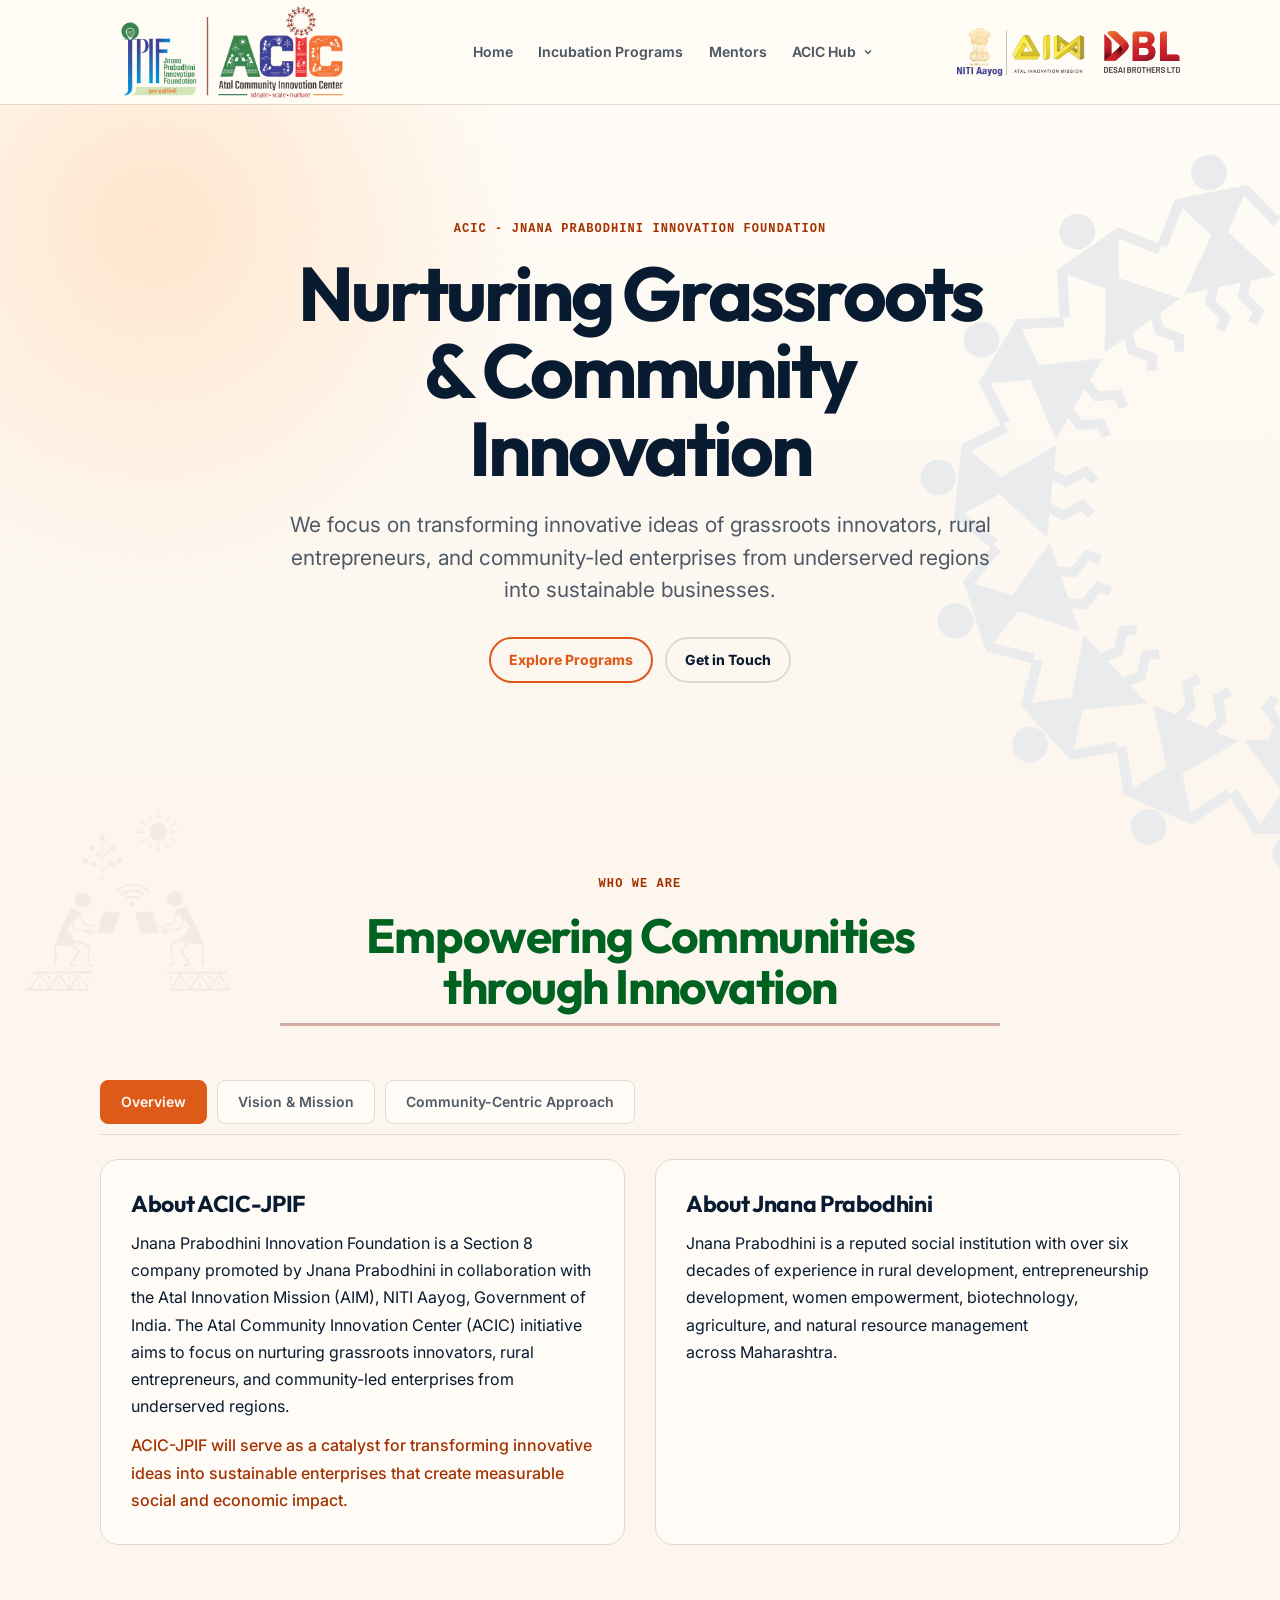
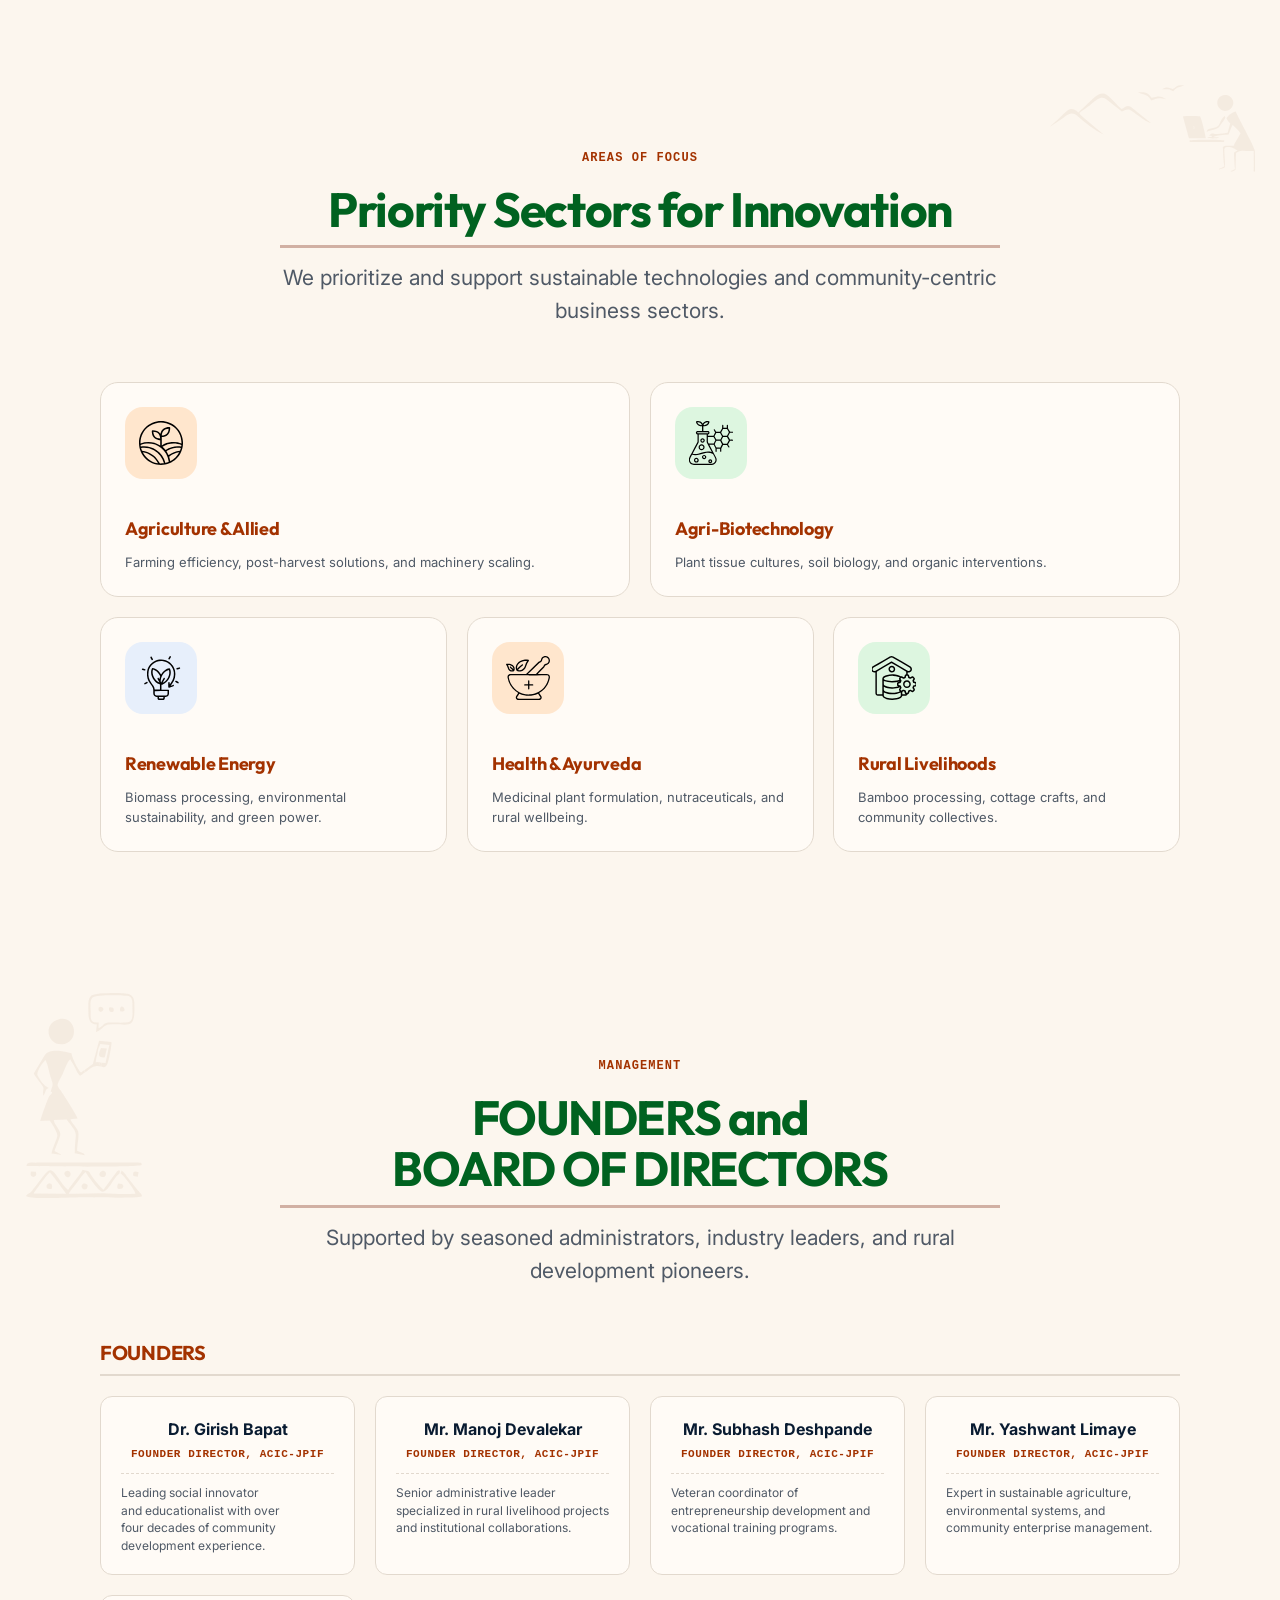
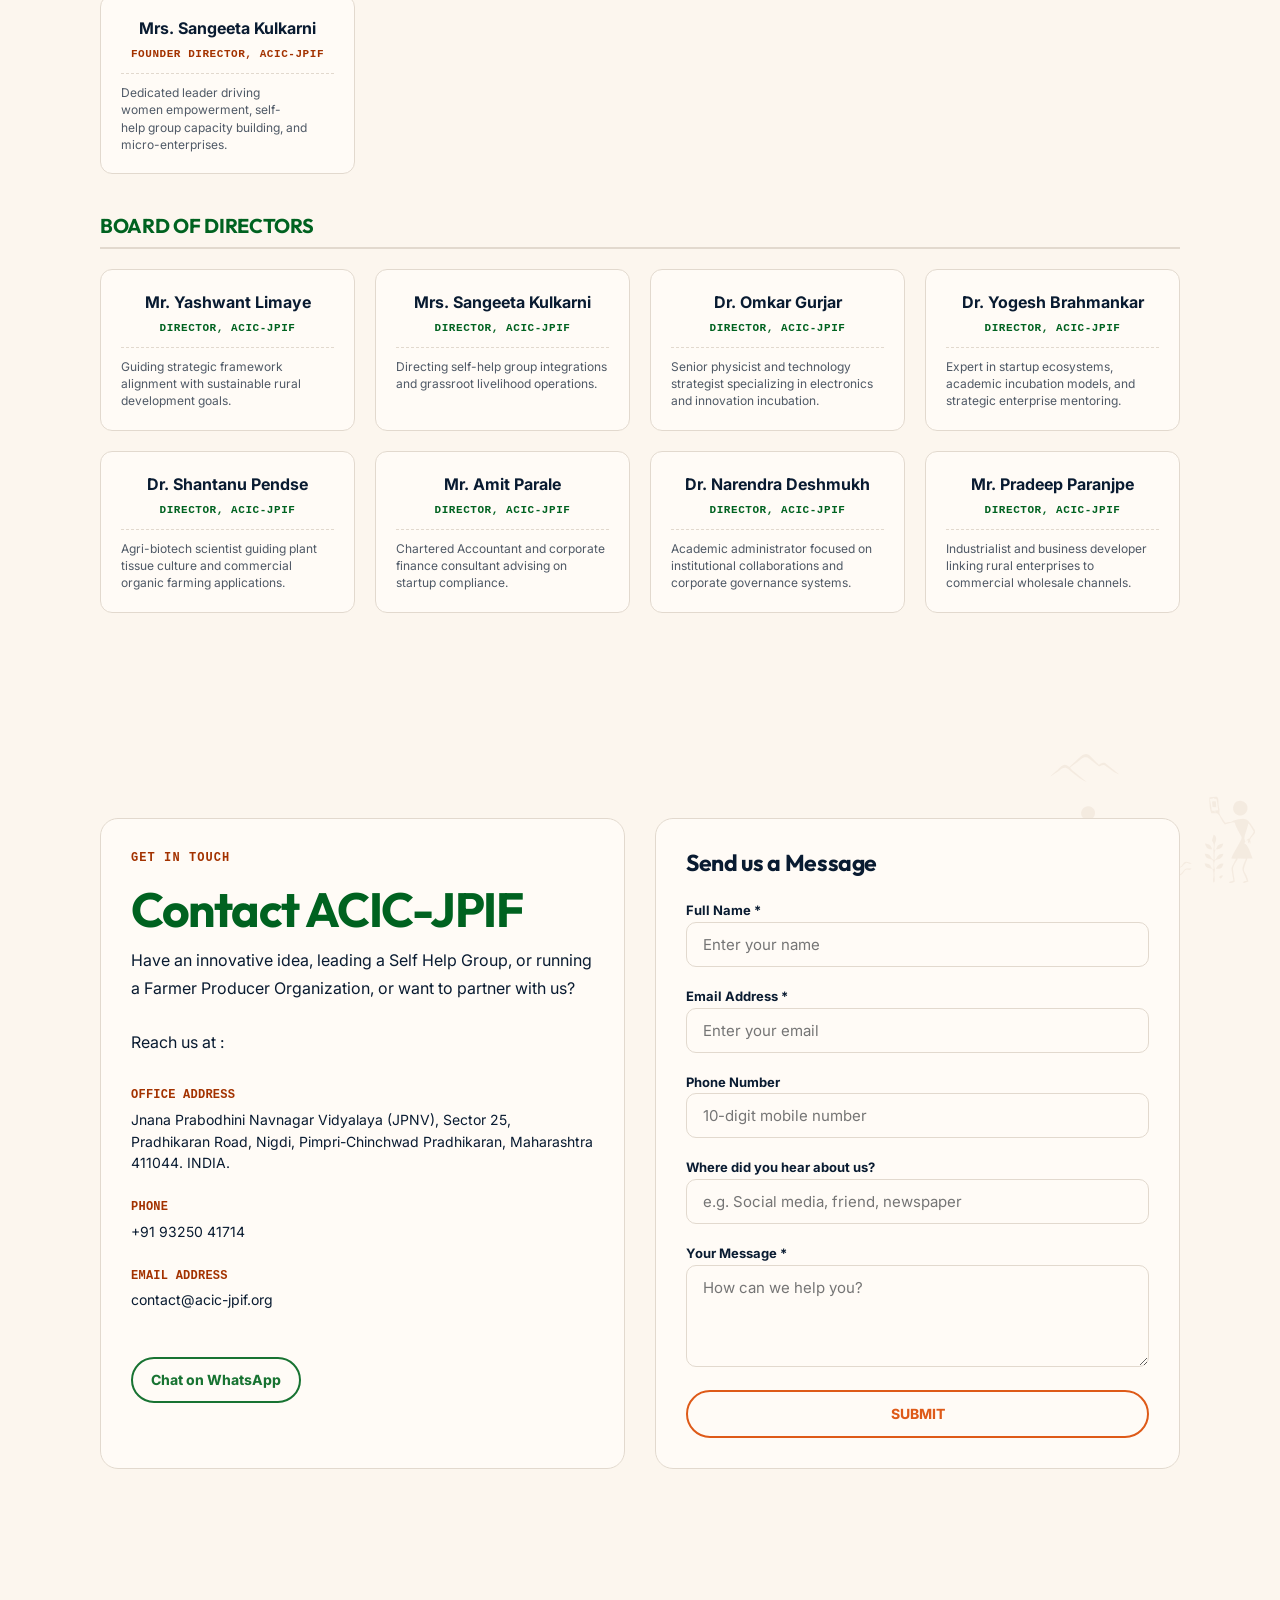
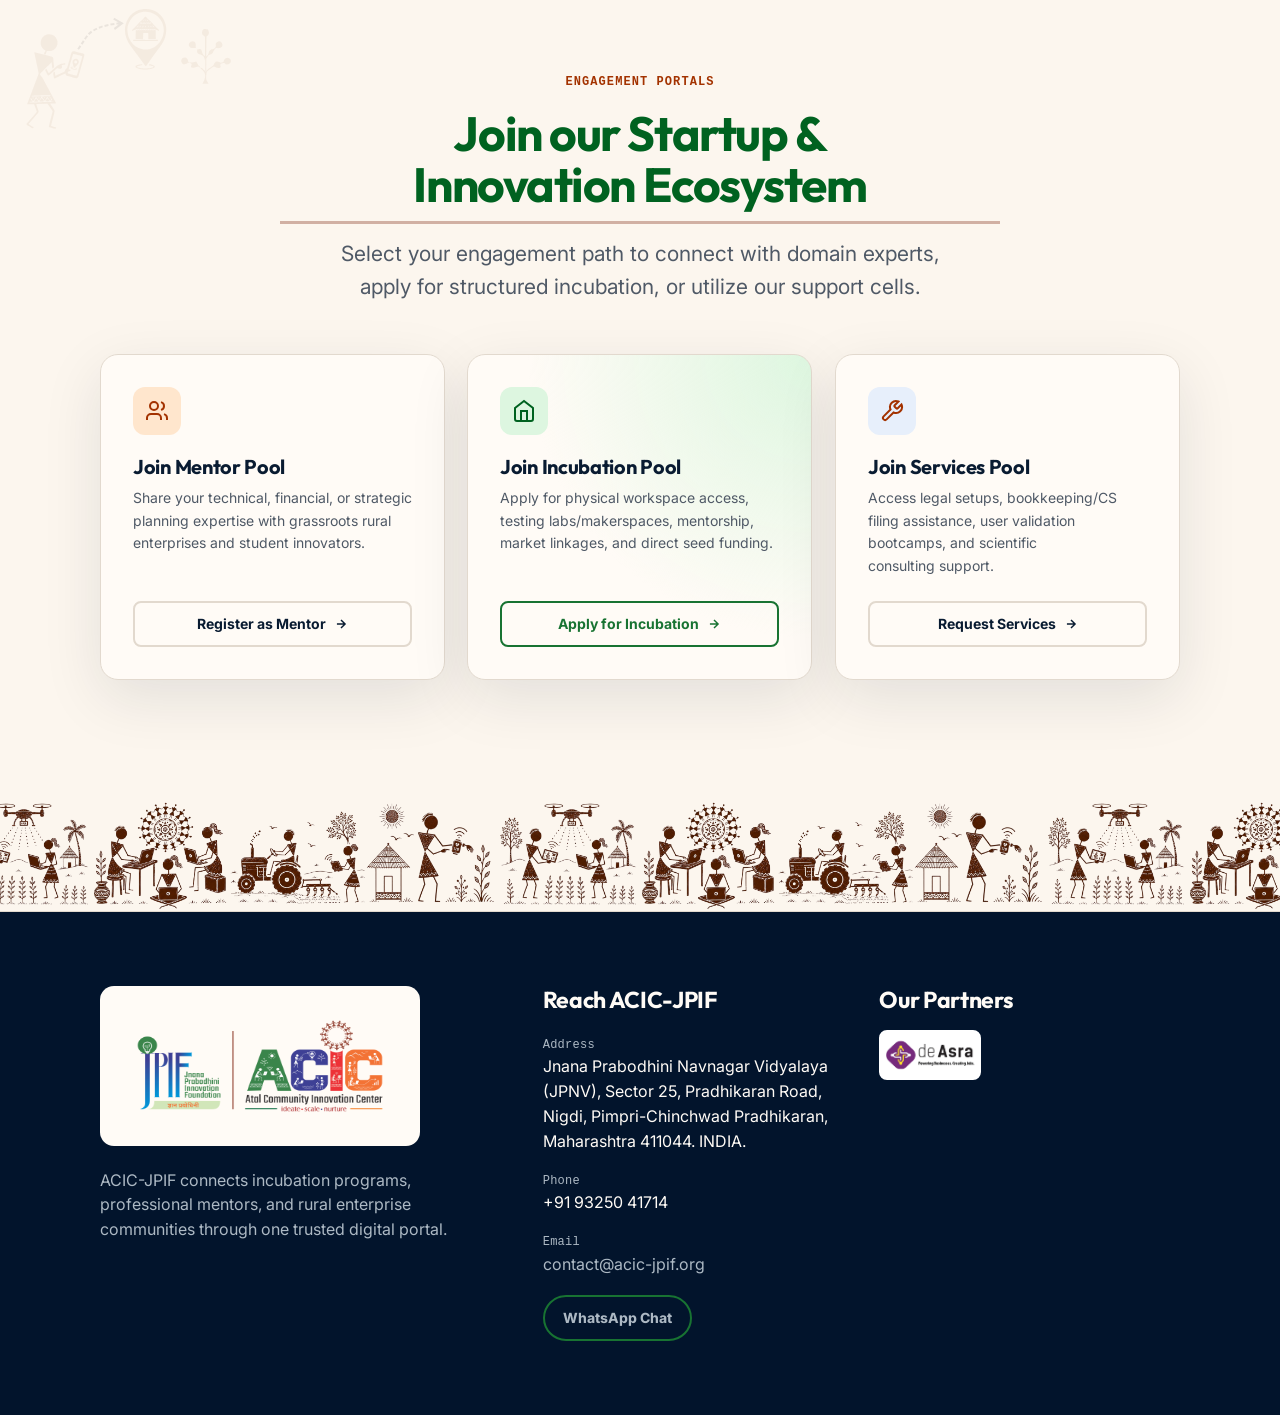
==== index.html @ b5fc8b55 "Add drift fade-in scroll animations for section background ornaments" ====
<!doctype html>
<html lang="en">
<head>
  <script>(function(){
    var data = {};
    var api = {
      getItem: function(k){ return Object.prototype.hasOwnProperty.call(data, k) ? data[k] : null; },
      setItem: function(k, v){ data[k] = String(v); },
      removeItem: function(k){ delete data[k]; },
      clear: function(){ data = {}; },
      key: function(i){ return Object.keys(data)[i] || null; }
    };
    Object.defineProperty(api, 'length', { get: function(){ return Object.keys(data).length; } });
    return api;
  }
  function tryShim(name){
    var works = false;
    try { works = !!window[name] && typeof window[name].getItem === 'function'; void window[name].length; }
    catch (_) { works = false; }
    if (works) return;
    try { Object.defineProperty(window, name, { configurable: true, value: makeStore() }); }
    catch (_) { try { window[name] = makeStore(); } catch (__) {} }
  }
  tryShim('localStorage');
  tryShim('sessionStorage');
  })();</script>
  <meta charset="utf-8" />
  <meta name="viewport" content="width=device-width, initial-scale=1" />
  <title>ACIC-Jnana Prabodhini Innovation Foundation (ACIC-JPIF)</title>
  <link rel="stylesheet" href="index.css?v=1.11" />
</head>
<body>
  <header class="topnav" data-od-id="topnav">
    <div class="container topnav-inner">
      <a class="brand-lockup" href="index.html#home" aria-label="ACIC-JPIF home">
        <img src="Images/JPIF%20ACIC%20LOGO.png" alt="JPIF ACIC logo" width="280" height="140" />
      </a>
      <nav id="primary-nav" class="navlinks" aria-label="Primary navigation">
        <a href="index.html">Home</a>
        <a href="program-detail.html">Incubation Programs</a>
        <a href="mentors.html">Mentors</a>
        <div class="nav-dropdown">
          <button class="nav-dropdown-toggle" type="button" aria-expanded="false">
            ACIC Hub
            <svg width="12" height="12" viewBox="0 0 24 24" fill="none" stroke="currentColor" stroke-width="3" style="vertical-align:middle; margin-left:2px;"><path d="m6 9 6 6 6-6"/></svg>
          </button>
          <div class="nav-dropdown-menu">
            <a href="support-cell.html">Startup Hub</a>
            <a href="community-hub.html">Community Hub</a>
            <a href="https://www.deasra.in/" target="_blank" rel="noopener noreferrer">Training Hub</a>
          </div>
        </div>
      </nav>
      <div class="topnav-logos" aria-label="Host Institute Ecosystem Partners">
        <img src="Images/NITI%20AIM%20logo.png" alt="NITI Aayog (AIM) logo" class="nav-logo logo-niti" />
        <img src="Images/DBL%20LOGO%20PNG.png" alt="Desai Brothers Ltd (DBL) logo" class="nav-logo logo-dbl" />
      </div>
      <button class="nav-toggle" type="button" aria-label="Toggle navigation menu" aria-expanded="false" aria-controls="primary-nav">
        <svg viewBox="0 0 24 24" fill="none" stroke="currentColor" stroke-width="2" aria-hidden="true"><path d="M4 6h16M4 12h16M4 18h16"/></svg>
      </button>
    </div>
  </header>

  <main id="home">
    <!-- Hero Section -->
    <section class="section hero" data-od-id="hero">
      <div class="container hero-grid">
        <div class="hero-copy">
          <p class="eyebrow">ACIC - Jnana Prabodhini Innovation Foundation</p>
          <h1>Nurturing Grassroots & Community Innovation</h1>
          <p class="lead">We focus on transforming innovative ideas of grassroots innovators, rural entrepreneurs, and community-led enterprises from underserved regions into sustainable businesses.</p>
          <div class="hero-actions">
            <a class="btn btn-primary" href="program-detail.html">Explore Programs</a>
            <a class="btn btn-secondary" href="index.html#contact">Get in Touch</a>
          </div>

        </div>
      </div>
    </section>

    <!-- About Section -->
    <section class="section decor-left decor-el-1" id="about" data-od-id="about-jpif">
      <div class="container">
        <div class="section-head">
          <div>
            <p class="eyebrow">who we are</p>
            <h2>Empowering Communities through Innovation</h2>
          </div>
        </div>
        
        <div class="about-tabs" role="tablist" aria-label="About tabs">
          <button type="button" class="about-tab-btn active" role="tab" aria-selected="true" aria-controls="pane-overview" id="tab-overview" onclick="switchAboutTab('overview')">Overview</button>
          <button type="button" class="about-tab-btn" role="tab" aria-selected="false" aria-controls="pane-vision" id="tab-vision" onclick="switchAboutTab('vision')">Vision & Mission</button>
          <button type="button" class="about-tab-btn" role="tab" aria-selected="false" aria-controls="pane-approach" id="tab-approach" onclick="switchAboutTab('approach')">Community-Centric Approach</button>
        </div>

        <div id="pane-overview" class="about-pane active" role="tabpanel" aria-labelledby="tab-overview">
          <div class="grid-2">
            <div class="card">
              <h3>About ACIC-JPIF</h3>
              <p style="margin-top:12px; line-height: 1.7;">Jnana Prabodhini Innovation Foundation is a Section 8 company promoted by Jnana Prabodhini in collaboration with the Atal Innovation Mission (AIM), NITI Aayog, Government of India. The Atal Community Innovation Center (ACIC) initiative aims to focus on nurturing grassroots innovators, rural entrepreneurs, and community-led enterprises from underserved regions.</p>
              <p style="margin-top:12px; line-height: 1.7; font-weight: 500; color: var(--accent-text);">ACIC-JPIF will serve as a catalyst for transforming innovative ideas into sustainable enterprises that create measurable social and economic impact.</p>
            </div>
            <div class="card">
              <h3>About Jnana Prabodhini</h3>
              <p style="margin-top:12px; line-height: 1.7;">Jnana Prabodhini is a reputed social institution with over six decades of experience in rural development, entrepreneurship development, women empowerment, biotechnology, agriculture, and natural resource management across Maharashtra.</p>
            </div>
          </div>
        </div>

        <div id="pane-vision" class="about-pane" role="tabpanel" aria-labelledby="tab-vision">
          <div class="grid-2">
            <div class="card">
              <h3>Our Vision</h3>
              <ul style="margin-top:12px; padding-left:20px; display:grid; gap:10px; line-height: 1.6;">
                <li>Promote grassroots innovation and entrepreneurship in underserved communities.</li>
                <li>Support startups aligned with Sustainable Development Goals (SDGs).</li>
                <li>Enable rural innovators to build financially sustainable enterprises.</li>
                <li>Create an inclusive innovation ecosystem connecting communities, institutions, mentors, and markets.</li>
              </ul>
            </div>
            <div class="card">
              <h3>Our Mission</h3>
              <ul style="margin-top:12px; padding-left:20px; display:grid; gap:10px; line-height: 1.6;">
                <li>Identify and nurture innovators from rural and semi-urban areas.</li>
                <li>Build entrepreneurship capabilities among youth, women, SHGs, farmers, FPOs, and community organizations.</li>
                <li>Provide incubation, mentoring, technical, and business support to startups.</li>
                <li>Facilitate market access, partnerships, and funding opportunities.</li>
                <li>Develop scalable solutions in agriculture, biotechnology, renewable energy, sustainability, and health sectors.</li>
              </ul>
            </div>
          </div>
        </div>

        <div id="pane-approach" class="about-pane" role="tabpanel" aria-labelledby="tab-approach">
          <div class="card">
            <h3>Bottom-Up Community Incubation</h3>
            <p style="margin-top:12px; line-height: 1.7;">The incubation model is designed around a bottom-up community entrepreneurship approach, specifically catering to underserved collective groups and local talent pools.</p>
            <div class="grid-2" style="margin-top: 24px;">
              <div>
                <h4 style="font-weight: 700; margin-bottom: 10px;">Key Target Groups</h4>
                <ul style="padding-left: 20px; display: grid; gap: 6px; font-size:14px; color: var(--muted);">
                  <li>Self Help Groups (SHGs)</li>
                  <li>Farmers and Farmer Producer Organizations (FPOs)</li>
                  <li>Rural Youth</li>
                  <li>Students & Researchers</li>
                  <li>Entrepreneurs</li>
                  <li>Voluntary Organizations</li>
                  <li>Ayurvedic Practitioners</li>
                </ul>
              </div>
              <div>
                <h4 style="font-weight: 700; margin-bottom: 10px;">Key Interventions</h4>
                <ul style="padding-left: 20px; display: grid; gap: 6px; font-size:14px; color: var(--muted);">
                  <li>Design Thinking Workshops</li>
                  <li>Ideathons & Hackathons</li>
                  <li>Capacity-Building Programs</li>
                  <li>Entrepreneurship Mentoring</li>
                  <li>Outreach & Exposure Activities</li>
                  <li>Market Linkage & Partnership Support</li>
                </ul>
              </div>
            </div>
          </div>
        </div>
      </div>
    </section>

    <!-- Focus Sectors Section -->
    <section class="section decor-right decor-el-2" id="sectors" data-od-id="focus-sectors">
      <div class="container">
        <div class="section-head">
          <div>
            <p class="eyebrow">areas of focus</p>
            <h2>Priority Sectors for Innovation</h2>
            <p class="lead">We prioritize and support sustainable technologies and community-centric business sectors.</p>
          </div>
        </div>
        <div class="grid-5">
          <div class="sector-card">
            <div class="iconbox" aria-hidden="true" style="background:var(--saffron-soft);">
              <img src="Images/Agriculture & Allied Activities.svg" alt="Agriculture & Allied Activities Icon" />
            </div>
            <h3>Agriculture & Allied</h3>
            <p style="font-size:13px; color:var(--muted);">Farming efficiency, post-harvest solutions, and machinery scaling.</p>
          </div>
          <div class="sector-card">
            <div class="iconbox" aria-hidden="true" style="background:var(--green-soft);">
              <img src="Images/Agri-Biotechnology.svg" alt="Agri-Biotechnology Icon" />
            </div>
            <h3>Agri-Biotechnology</h3>
            <p style="font-size:13px; color:var(--muted);">Plant tissue cultures, soil biology, and organic interventions.</p>
          </div>
          <div class="sector-card">
            <div class="iconbox" aria-hidden="true" style="background:var(--navy-soft);">
              <img src="Images/Renewable Energy.svg" alt="Renewable Energy Icon" />
            </div>
            <h3>Renewable Energy</h3>
            <p style="font-size:13px; color:var(--muted);">Biomass processing, environmental sustainability, and green power.</p>
          </div>
          <div class="sector-card">
            <div class="iconbox" aria-hidden="true" style="background:var(--saffron-soft);">
              <img src="Images/Ayurveda.svg" alt="Ayurveda Icon" />
            </div>
            <h3>Health & Ayurveda</h3>
            <p style="font-size:13px; color:var(--muted);">Medicinal plant formulation, nutraceuticals, and rural wellbeing.</p>
          </div>
          <div class="sector-card">
            <div class="iconbox" aria-hidden="true" style="background:var(--green-soft);">
              <img src="Images/Community Enterprises.svg" alt="Community Enterprises Icon" />
            </div>
            <h3>Rural Livelihoods</h3>
            <p style="font-size:13px; color:var(--muted);">Bamboo processing, cottage crafts, and community collectives.</p>
          </div>
        </div>
      </div>
    </section>

    <!-- Team & Board Section -->
    <section class="section decor-left decor-el-3" id="team" data-od-id="team-board">
      <div class="container">
        <div class="section-head">
          <div>
            <p class="eyebrow">management</p>
            <h2>FOUNDERS and BOARD OF DIRECTORS</h2>
            <p class="lead">Supported by seasoned administrators, industry leaders, and rural development pioneers.</p>
          </div>
        </div>
        
        <div>
          <h3 style="color: var(--accent-text); font-size: 20px; border-bottom: 2px solid var(--border); padding-bottom: 8px;">FOUNDERS</h3>
          <div class="team-grid">
            <div class="member-card">
              <h4>Dr. Girish Bapat</h4>
              <p class="designation founder-desc">Founder Director, ACIC-JPIF</p>
              <p class="bio">Leading social innovator and educationalist with over four decades of community development experience.</p>
            </div>
            <div class="member-card">
              <h4>Mr. Manoj Devalekar</h4>
              <p class="designation founder-desc">Founder Director, ACIC-JPIF</p>
              <p class="bio">Senior administrative leader specialized in rural livelihood projects and institutional collaborations.</p>
            </div>
            <div class="member-card">
              <h4>Mr. Subhash Deshpande</h4>
              <p class="designation founder-desc">Founder Director, ACIC-JPIF</p>
              <p class="bio">Veteran coordinator of entrepreneurship development and vocational training programs.</p>
            </div>
            <div class="member-card">
              <h4>Mr. Yashwant Limaye</h4>
              <p class="designation founder-desc">Founder Director, ACIC-JPIF</p>
              <p class="bio">Expert in sustainable agriculture, environmental systems, and community enterprise management.</p>
            </div>
            <div class="member-card">
              <h4>Mrs. Sangeeta Kulkarni</h4>
              <p class="designation founder-desc">Founder Director, ACIC-JPIF</p>
              <p class="bio">Dedicated leader driving women empowerment, self-help group capacity building, and micro-enterprises.</p>
            </div>
          </div>
        </div>

        <div style="margin-top: 40px;">
          <h3 style="color: var(--green-text); font-size: 20px; border-bottom: 2px solid var(--border); padding-bottom: 8px;">BOARD OF DIRECTORS</h3>
          <div class="team-grid">
            <div class="member-card">
              <h4>Mr. Yashwant Limaye</h4>
              <p class="designation bod-desc">Director, ACIC-JPIF</p>
              <p class="bio">Guiding strategic framework alignment with sustainable rural development goals.</p>
            </div>
            <div class="member-card">
              <h4>Mrs. Sangeeta Kulkarni</h4>
              <p class="designation bod-desc">Director, ACIC-JPIF</p>
              <p class="bio">Directing self-help group integrations and grassroot livelihood operations.</p>
            </div>
            <div class="member-card">
              <h4>Dr. Omkar Gurjar</h4>
              <p class="designation bod-desc">Director, ACIC-JPIF</p>
              <p class="bio">Senior physicist and technology strategist specializing in electronics and innovation incubation.</p>
            </div>
            <div class="member-card">
              <h4>Dr. Yogesh Brahmankar</h4>
              <p class="designation bod-desc">Director, ACIC-JPIF</p>
              <p class="bio">Expert in startup ecosystems, academic incubation models, and strategic enterprise mentoring.</p>
            </div>
            <div class="member-card">
              <h4>Dr. Shantanu Pendse</h4>
              <p class="designation bod-desc">Director, ACIC-JPIF</p>
              <p class="bio">Agri-biotech scientist guiding plant tissue culture and commercial organic farming applications.</p>
            </div>
            <div class="member-card">
              <h4>Mr. Amit Parale</h4>
              <p class="designation bod-desc">Director, ACIC-JPIF</p>
              <p class="bio">Chartered Accountant and corporate finance consultant advising on startup compliance.</p>
            </div>
            <div class="member-card">
              <h4>Dr. Narendra Deshmukh</h4>
              <p class="designation bod-desc">Director, ACIC-JPIF</p>
              <p class="bio">Academic administrator focused on institutional collaborations and corporate governance systems.</p>
            </div>
            <div class="member-card">
              <h4>Mr. Pradeep Paranjpe</h4>
              <p class="designation bod-desc">Director, ACIC-JPIF</p>
              <p class="bio">Industrialist and business developer linking rural enterprises to commercial wholesale channels.</p>
            </div>
          </div>
        </div>
      </div>
    </section>




    <!-- Contact Section -->
    <section class="section decor-right decor-el-4" id="contact" data-od-id="contact-section">
      <div class="container grid-2">
        <div class="card">
          <p class="eyebrow">get in touch</p>
          <h2>Contact ACIC-JPIF</h2>
          <p style="margin-top: 12px; line-height: 1.7;">Have an innovative idea, leading a Self Help Group, or running a Farmer Producer Organization, or want to partner with us?<br><br>Reach us at :</p>
          
          <ul style="list-style: none; padding: 0; margin-top: 24px; display: grid; gap: 18px;">
            <li>
              <span class="meta" style="font-weight: 700; color: var(--accent-text);">OFFICE ADDRESS</span>
              <p style="font-size:14px; margin-top: 4px;">Jnana Prabodhini Navnagar Vidyalaya (JPNV), Sector 25, Pradhikaran Road, Nigdi, Pimpri-Chinchwad Pradhikaran, Maharashtra 411044. INDIA.</p>
            </li>
            <li>
              <span class="meta" style="font-weight: 700; color: var(--accent-text);">PHONE</span>
              <p style="font-size:14px; margin-top: 4px;">+91 93250 41714</p>
            </li>
            <li>
              <span class="meta" style="font-weight: 700; color: var(--accent-text);">EMAIL ADDRESS</span>
              <p style="font-size:14px; margin-top: 4px;"><a href="mailto:contact@acic-jpif.org">contact@acic-jpif.org</a></p>
            </li>
          </ul>
          <a class="btn whatsapp" href="https://wa.me/919325041714" style="margin-top: 30px;" aria-label="Open WhatsApp chat shortcut">Chat on WhatsApp</a>
        </div>

        <div class="card">
          <h3>Send us a Message</h3>
          <form style="margin-top: 20px; display: grid; gap: 16px;" onsubmit="handleContactSubmit(event)">
            <div class="form-group">
              <label for="cName" style="font-size: 13px; font-weight:700;">Full Name *</label>
              <input type="text" id="cName" class="form-control" placeholder="Enter your name" required />
            </div>
            <div class="form-group">
              <label for="cEmail" style="font-size: 13px; font-weight:700;">Email Address *</label>
              <input type="email" id="cEmail" class="form-control" placeholder="Enter your email" required />
            </div>
            <div class="form-group">
              <label for="cPhone" style="font-size: 13px; font-weight:700;">Phone Number</label>
              <input type="tel" id="cPhone" class="form-control" placeholder="10-digit mobile number" />
            </div>
            <div class="form-group">
              <label for="cSource" style="font-size: 13px; font-weight:700;">Where did you hear about us?</label>
              <input type="text" id="cSource" class="form-control" placeholder="e.g. Social media, friend, newspaper" />
            </div>
            <div class="form-group">
              <label for="cMsg" style="font-size: 13px; font-weight:700;">Your Message *</label>
              <textarea id="cMsg" class="form-control" rows="4" placeholder="How can we help you?" required></textarea>
            </div>
            <button type="submit" class="btn btn-primary" style="width: 100%; min-height: 48px;">SUBMIT</button>
          </form>
          <div id="contact-success" style="display:none; text-align:center; padding: 20px 0; color: var(--green-text);">
            <h4 style="font-weight:700; margin-bottom:8px;">Thank you!</h4>
            <p style="font-size:14px;">Your message has been recorded. Our team will get back to you shortly.</p>
          </div>
        </div>
    </section>

    <!-- Onboarding / Apply Section -->
    <section class="section join-ecosystem-section decor-left decor-el-5" id="join-ecosystem" data-od-id="join-ecosystem">
      <div class="container">
        <div class="section-head text-center" style="text-align: center; justify-content: center; margin-bottom: 50px;">
          <div style="max-width: 720px; margin: 0 auto;">
            <p class="eyebrow">engagement portals</p>
            <h2>Join our Startup & Innovation Ecosystem</h2>
            <p class="lead">Select your engagement path to connect with domain experts,<br>apply for structured incubation, or utilize our support cells.</p>
          </div>
        </div>
        <div class="grid-3" style="margin-top: 30px;">
          <!-- Card 1: Mentor -->
          <div class="card portal-card" style="display: flex; flex-direction: column; justify-content: space-between; padding: 32px; border-radius: 18px; border: 1px solid var(--border); transition: all 0.3s ease;">
            <div>
              <div class="portal-icon" style="width: 48px; height: 48px; border-radius: 12px; background: var(--saffron-soft); color: var(--accent-text); display: grid; place-items: center; font-size: 20px; font-weight: 750; margin-bottom: 20px;">
                <svg width="24" height="24" fill="none" stroke="currentColor" stroke-width="2" viewBox="0 0 24 24"><path d="M16 21v-2a4 4 0 0 0-4-4H6a4 4 0 0 0-4 4v2"/><circle cx="9" cy="7" r="4"/><path d="M22 21v-2a4 4 0 0 0-3-3.87"/><path d="M16 3.13a4 4 0 0 1 0 7.75"/></svg>
              </div>
              <h3 style="font-size: 20px; margin-bottom: 8px; color: var(--fg);">Join Mentor Pool</h3>
              <p style="font-size: 14px; color: var(--muted); line-height: 1.6; margin-bottom: 24px;">Share your technical, financial, or strategic planning expertise with grassroots rural enterprises and student innovators.</p>
            </div>
            <a href="mentor-onboarding.html" class="btn btn-secondary" style="width: 100%; border-radius: 8px; font-weight: 700; display: inline-flex; align-items: center; justify-content: center; gap: 8px;">
              Register as Mentor
              <svg width="14" height="14" viewBox="0 0 24 24" fill="none" stroke="currentColor" stroke-width="2.5"><path d="M5 12h14M12 5l7 7-7 7"/></svg>
            </a>
          </div>

          <!-- Card 2: Incubation -->
          <div class="card portal-card" style="display: flex; flex-direction: column; justify-content: space-between; padding: 32px; border-radius: 18px; border: 1px solid var(--border); transition: all 0.3s ease; background: radial-gradient(circle at 100% 0%, var(--green-soft), transparent 60%), var(--surface);">
            <div>
              <div class="portal-icon" style="width: 48px; height: 48px; border-radius: 12px; background: var(--green-soft); color: var(--green-text); display: grid; place-items: center; font-size: 20px; font-weight: 750; margin-bottom: 20px;">
                <svg width="24" height="24" fill="none" stroke="currentColor" stroke-width="2" viewBox="0 0 24 24"><path d="M3 9l9-7 9 7v11a2 2 0 0 1-2 2H5a2 2 0 0 1-2-2z"/><polyline points="9 22 9 12 15 12 15 22"/></svg>
              </div>
              <h3 style="font-size: 20px; margin-bottom: 8px; color: var(--fg);">Join Incubation Pool</h3>
              <p style="font-size: 14px; color: var(--muted); line-height: 1.6; margin-bottom: 24px;">Apply for physical workspace access, testing labs/makerspaces, mentorship, market linkages, and direct seed funding.</p>
            </div>
            <a href="program-detail.html" class="btn btn-green" style="width: 100%; border-radius: 8px; font-weight: 700; display: inline-flex; align-items: center; justify-content: center; gap: 8px;">
              Apply for Incubation
              <svg width="14" height="14" viewBox="0 0 24 24" fill="none" stroke="currentColor" stroke-width="2.5"><path d="M5 12h14M12 5l7 7-7 7"/></svg>
            </a>
          </div>

          <!-- Card 3: Services -->
          <div class="card portal-card" style="display: flex; flex-direction: column; justify-content: space-between; padding: 32px; border-radius: 18px; border: 1px solid var(--border); transition: all 0.3s ease;">
            <div>
              <div class="portal-icon" style="width: 48px; height: 48px; border-radius: 12px; background: var(--navy-soft); color: var(--accent-text); display: grid; place-items: center; font-size: 20px; font-weight: 750; margin-bottom: 20px;">
                <svg width="24" height="24" fill="none" stroke="currentColor" stroke-width="2" viewBox="0 0 24 24"><path d="M14.7 6.3a1 1 0 0 0 0 1.4l1.6 1.6a1 1 0 0 0 1.4 0l3.77-3.77a6 6 0 0 1-7.94 7.94l-6.91 6.91a2.12 2.12 0 0 1-3-3l6.91-6.91a6 6 0 0 1 7.94-7.94l-3.76 3.76z"/></svg>
              </div>
              <h3 style="font-size: 20px; margin-bottom: 8px; color: var(--fg);">Join Services Pool</h3>
              <p style="font-size: 14px; color: var(--muted); line-height: 1.6; margin-bottom: 24px;">Access legal setups, bookkeeping/CS filing assistance, user validation bootcamps, and scientific consulting support.</p>
            </div>
            <a href="support-cell.html" class="btn btn-secondary" style="width: 100%; border-radius: 8px; font-weight: 700; display: inline-flex; align-items: center; justify-content: center; gap: 8px;">
              Request Services
              <svg width="14" height="14" viewBox="0 0 24 24" fill="none" stroke="currentColor" stroke-width="2.5"><path d="M5 12h14M12 5l7 7-7 7"/></svg>
            </a>
          </div>
        </div>
      </div>
    </section>

    <!-- Warli divider band -->
    <section class="warli-divider" data-od-id="warli-divider" aria-label="Warli art divider">
      <div class="warli-band"></div>
    </section>
  </main>

  <footer class="pagefoot" data-od-id="footer">
    <div class="container footer-grid">
      <div>
        <img class="footer-logo" src="Images/JPIF%20ACIC%20LOGO.png" alt="JPIF ACIC logo" width="320" height="160" loading="lazy" decoding="async" />
        <p>ACIC-JPIF connects incubation programs, professional mentors, and rural enterprise communities through one trusted digital portal.</p>
      </div>
      <div>
        <h3>Reach ACIC-JPIF</h3>
        <ul class="pagefoot-contact-details" style="list-style:none; margin:0; padding:0; display:grid; gap:12px;">
          <li><span class="meta">Address</span><br />Jnana Prabodhini Navnagar Vidyalaya (JPNV), Sector 25, Pradhikaran Road, Nigdi, Pimpri-Chinchwad Pradhikaran, Maharashtra 411044. INDIA.</li>
          <li><span class="meta">Phone</span><br />+91 93250 41714</li>
          <li><span class="meta">Email</span><br /><a href="mailto:contact@acic-jpif.org">contact@acic-jpif.org</a></li>
        </ul>
        <a class="btn whatsapp" href="https://wa.me/919325041714" aria-label="Open WhatsApp chat shortcut">WhatsApp Chat</a>
      </div>
      <div>
        <h3>Our Partners</h3>
        <div class="partner-slots" aria-label="Partner logos">
          <div class="partner-slot"><img src="Images/Partners/DeAsra.png" alt="deAsra Foundation logo" loading="lazy" /></div>
          <!-- Provision for future JV / partner logos -->
          <!-- <div class="partner-slot"><div class="partner-placeholder">Partner Logo</div></div> -->
        </div>
      </div>
    </div>
  </footer>

  <script>
    // Tab switching for About section
    function switchAboutTab(tabName) {
      document.querySelectorAll('.about-tab-btn').forEach(function(btn) {
        var active = btn.id === 'tab-' + tabName;
        btn.classList.toggle('active', active);
        btn.setAttribute('aria-selected', active ? 'true' : 'false');
      });
      document.querySelectorAll('.about-pane').forEach(function(pane) {
        pane.classList.toggle('active', pane.id === 'pane-' + tabName);
      });
    }


    // Contact form simulation
    function handleContactSubmit(event) {
      event.preventDefault();
      var form = event.target;
      form.style.display = 'none';
      document.getElementById('contact-success').style.display = 'block';
    }
  </script>
  <script src="app.js?v=1.1"></script>
</body>
</html>
---- index.css ----
@import url('https://fonts.googleapis.com/css2?family=Outfit:wght@300;400;500;600;700;800&family=Inter:wght@300;400;500;600;700;800&display=swap');

:root {
  --bg: oklch(97.5% 0.012 75);
  --surface: oklch(99% 0.008 80);
  --fg: oklch(22% 0.05 255);
  --muted: oklch(46% 0.025 255);
  --border: oklch(89% 0.018 75);
  --accent: oklch(63% 0.18 42);
  --green: oklch(49% 0.13 148);
  /* Darker variants reserved for small text, so accent/green meet WCAG AA (4.5:1). */
  --accent-text: oklch(48% 0.16 42);
  --green-text: oklch(43% 0.13 148);
  --warli-brown: oklch(42% 0.12 35);
  --warli-soft: oklch(95% 0.025 35);
  --navy: oklch(22% 0.05 255);
  --saffron: oklch(63% 0.18 42);
  --navy-soft: oklch(95% 0.018 255);
  --saffron-soft: oklch(94% 0.045 64);
  --green-soft: oklch(95% 0.04 148);
  --footer: oklch(19% 0.055 255);
  --footer-muted: oklch(78% 0.02 245);

  --font-display: 'Outfit', -apple-system, BlinkMacSystemFont, "Segoe UI", Roboto, system-ui, sans-serif;
  --font-body: 'Inter', -apple-system, BlinkMacSystemFont, "Segoe UI", Roboto, system-ui, sans-serif;
  --font-mono: ui-monospace, "SF Mono", "Cascadia Code", Menlo, monospace;

  --fs-h1: clamp(38px, 7vw, 76px);
  --fs-h2: clamp(28px, 4vw, 48px);
  --fs-h3: clamp(19px, 2vw, 23px);
  --fs-lead: clamp(17px, 2vw, 21px);
  --fs-body: 16px;
  --fs-sm: 14px;
  --fs-meta: 12px;
  --fs-xs: 11px;

  --gutter: clamp(12px, 3.5vw, 40px);
  --container: 1160px;
  --radius: 12px;
  --radius-lg: 18px;
  --shadow: 0 18px 60px color-mix(in oklch, var(--fg) 10%, transparent);
  --shadow-sm: 0 4px 12px color-mix(in oklch, var(--fg) 7%, transparent);
  --shadow-md: 0 12px 30px color-mix(in oklch, var(--fg) 6%, transparent);
}

*, *::before, *::after { box-sizing: border-box; }
html { -webkit-text-size-adjust: 100%; scroll-behavior: smooth; }

:focus-visible {
  outline: 2px solid var(--accent);
  outline-offset: 2px;
  border-radius: 4px;
}

@media (prefers-reduced-motion: reduce) {
  html { scroll-behavior: auto; }
  *, *::before, *::after {
    animation-duration: 0.01ms !important;
    animation-iteration-count: 1 !important;
    transition-duration: 0.01ms !important;
  }
}
body {
  margin: 0;
  background: var(--bg);
  color: var(--fg);
  font-family: var(--font-body);
  font-size: var(--fs-body);
  line-height: 1.55;
  text-rendering: optimizeLegibility;
  -webkit-font-smoothing: antialiased;
  overflow-x: hidden;
}
img, svg { display: block; max-width: 100%; }
a { color: inherit; text-decoration: none; }
button { font: inherit; cursor: pointer; border: none; background: none; }
p { margin: 0; text-wrap: pretty; }
h1, h2, h3 { margin: 0; font-family: var(--font-display); text-wrap: balance; }
h1 { font-size: var(--fs-h1); line-height: 1.02; letter-spacing: -0.04em; }
h2 { font-size: var(--fs-h2); line-height: 1.08; letter-spacing: -0.03em; color: var(--green-text); }
h3 { font-size: var(--fs-h3); line-height: 1.22; letter-spacing: -0.015em; }

.container {
  width: min(100%, var(--container));
  margin-inline: auto;
  padding-inline: var(--gutter);
}
.section { padding-block: clamp(58px, 8vw, 108px); }
.section + .section { border-top: none; }
.hero + .section { border-top: none; }
.eyebrow {
  margin-bottom: 16px;
  color: var(--accent-text);
  font-family: var(--font-mono);
  font-size: var(--fs-meta);
  font-weight: 700;
  letter-spacing: 0.09em;
  text-transform: uppercase;
}
.lead {
  color: var(--muted);
  font-size: var(--fs-lead);
  line-height: 1.55;
  max-width: 62ch;
}
.meta {
  color: var(--muted);
  font-family: var(--font-mono);
  font-size: var(--fs-meta);
  letter-spacing: 0.02em;
}
.num { font-family: var(--font-mono); font-variant-numeric: tabular-nums; }

.topnav {
  position: sticky;
  top: 0;
  z-index: 20;
  background: color-mix(in oklch, var(--surface) 92%, transparent);
  border-bottom: 1px solid var(--border);
  backdrop-filter: blur(16px);
  transition: box-shadow 0.25s cubic-bezier(0.16, 1, 0.3, 1);
}
/* Shrink the header once the page is scrolled (toggled by app.js). */
.topnav.is-scrolled {
  box-shadow: var(--shadow-sm);
}
.topnav-inner {
  min-height: 104px;
  display: grid;
  grid-template-columns: minmax(180px, 300px) 1fr auto;
  align-items: center;
  gap: 26px;
  transition: min-height 0.3s cubic-bezier(0.16, 1, 0.3, 1);
}
.topnav.is-scrolled .topnav-inner {
  min-height: 76px;
}
.brand-lockup img {
  height: 132px;
  margin-block: -16px;
  width: auto;
  object-fit: contain;
  transition: height 0.3s cubic-bezier(0.16, 1, 0.3, 1), margin-block 0.3s cubic-bezier(0.16, 1, 0.3, 1);
}
.topnav.is-scrolled .brand-lockup img {
  height: 96px;
  margin-block: -12px;
}
.navlinks {
  display: flex;
  justify-content: center;
  gap: clamp(14px, 2vw, 28px);
  color: var(--muted);
  font-size: 14px;
  font-weight: 650;
  white-space: nowrap;
}
.navlinks a:hover, .navlinks a.active {
  color: var(--accent-text);
}
.nav-toggle {
  display: none;
  width: 44px;
  height: 44px;
  place-items: center;
  border: 1px solid var(--border);
  border-radius: 12px;
  background: var(--surface);
  color: var(--fg);
}
.nav-toggle svg { width: 22px; height: 22px; }
.nav-cta { display: none; }

.btn {
  min-height: 44px;
  display: inline-flex;
  align-items: center;
  justify-content: center;
  gap: 9px;
  padding: 10px 18px;
  border: 2px solid transparent;
  border-radius: 999px;
  font-size: 14px;
  font-weight: 750;
  white-space: nowrap;
  transition: all 0.2s cubic-bezier(0.16, 1, 0.3, 1);
  background: transparent;
}
.btn:hover {
  transform: translateY(-2px);
  box-shadow: var(--shadow-sm);
}
.btn:active {
  transform: translateY(0);
}
.btn-primary {
  background: transparent;
  border-color: var(--accent);
  color: var(--accent);
}
.btn-primary:hover {
  background: var(--accent);
  border-color: var(--accent);
  color: var(--surface);
}
.btn-mentor {
  background: transparent;
  border-color: var(--green);
  color: var(--green);
}
.btn-mentor:hover {
  background: var(--green);
  border-color: var(--green);
  color: var(--surface);
}
.btn-green {
  background: transparent;
  border-color: var(--green);
  color: var(--green);
}
.btn-green:hover {
  background: var(--green);
  border-color: var(--green);
  color: var(--surface);
}
.btn-secondary {
  background: transparent;
  border-color: var(--border);
  color: var(--fg);
}
.btn-secondary:hover {
  background: var(--fg);
  border-color: var(--fg);
  color: var(--surface);
}

.form-control {
  width: 100%;
  padding: 12px 16px;
  border: 1px solid var(--border);
  border-radius: 10px;
  font-family: inherit;
  font-size: 15px;
  color: var(--fg);
  background: var(--surface);
  transition: border-color 0.2s ease;
}
.form-control:focus-visible {
  outline: none;
  border-color: var(--accent);
  box-shadow: 0 0 0 4px color-mix(in oklch, var(--accent) 15%, transparent);
}

.hero {
  position: relative;
  z-index: 2;
  padding-block: clamp(62px, 9vw, 132px) clamp(56px, 7vw, 96px);
  background: radial-gradient(circle at 12% 18%, var(--saffron-soft), transparent 30%), linear-gradient(180deg, var(--surface), var(--bg));
}
.hero::before {
  content: "";
  position: absolute;
  width: min(86vw, 720px);
  aspect-ratio: 1;
  right: 0;
  transform: translateX(50%);
  top: 48px;
  background: url("Images/circle.png") center / contain no-repeat;
  opacity: 1;
  pointer-events: none;
  animation: rotateCircle 60s linear infinite;
}
@keyframes rotateCircle {
  from {
    transform: translateX(50%) rotate(0deg);
  }
  to {
    transform: translateX(50%) rotate(-360deg);
  }
}
.hero-grid {
  position: relative;
  display: grid;
  grid-template-columns: 1fr;
  max-width: 800px;
  margin-inline: auto;
  gap: clamp(34px, 7vw, 86px);
  align-items: center;
}
.hero-art {
  width: 100%;
  height: auto;
  border-radius: var(--radius-lg);
  box-shadow: var(--shadow);
}
.hero-copy {
  text-align: center;
}
.hero-copy .lead {
  margin-top: 22px;
  margin-inline: auto;
}
.hero-actions, .trust-strip {
  display: flex;
  flex-wrap: wrap;
  gap: 12px;
  margin-top: 30px;
  justify-content: center;
}
.hub-hero, .mentor-hero, .program-hero {
  text-align: center;
}
.hub-hero .lead, .mentor-hero .lead, .program-hero .lead {
  margin-inline: auto;
}

.pill {
  padding: 7px 11px;
  border: 1px solid var(--border);
  border-radius: 999px;
  background: color-mix(in oklch, var(--surface) 86%, transparent);
  color: var(--muted);
  font-family: var(--font-mono);
  font-size: 11px;
  font-weight: 700;
  text-transform: uppercase;
}

.portal-card, .card, .screen-card {
  border: 1px solid var(--border);
  border-radius: var(--radius-lg);
  background: var(--surface);
  transition: transform 0.2s ease, box-shadow 0.2s ease;
}
.portal-card { box-shadow: var(--shadow); overflow: hidden; }
.portal-card-head {
  display: flex;
  align-items: center;
  justify-content: space-between;
  padding: 18px 20px;
  border-bottom: 1px solid var(--border);
}
.portal-card-body, .card { padding: clamp(22px, 3vw, 30px); }
.status-dot { width: 9px; height: 9px; border-radius: 50%; background: var(--green); }
.track-list { display: grid; gap: 12px; }
.track {
  display: grid;
  grid-template-columns: auto 1fr auto;
  gap: 12px;
  align-items: center;
  padding: 13px;
  border: 1px solid var(--border);
  border-radius: 14px;
}
.track-mark {
  width: 34px;
  height: 34px;
  display: grid;
  place-items: center;
  border-radius: 11px;
  background: var(--navy-soft);
  font-family: var(--font-mono);
  font-weight: 800;
}
.track span, .pillar-card p, .screen-card p, .directory-row span { color: var(--muted); }
.track > div > strong { display: block; }
.track > div > span { display: block; margin-top: 2px; font-size: var(--fs-sm); }

.section-head {
  display: flex;
  flex-direction: column;
  align-items: center;
  text-align: center;
  gap: 12px;
  margin-bottom: clamp(30px, 5vw, 54px);
}
.section-head > div {
  max-width: 720px;
  margin-inline: auto;
}
.section-head h2 {
  padding-bottom: 10px;
  border-bottom: 3px solid color-mix(in oklch, var(--warli-brown) 35%, transparent);
}
.section-head .lead {
  margin-top: 14px;
  margin-inline: auto;
}

.grid-3, .template-strip {
  display: grid;
  grid-template-columns: repeat(3, minmax(0, 1fr));
  gap: 22px;
}
.pillar-card {
  min-height: 310px;
  display: flex;
  flex-direction: column;
  justify-content: space-between;
  position: relative;
  overflow: hidden;
}
.pillar-card:hover, .screen-card:hover {
  transform: translateY(-4px);
  box-shadow: var(--shadow-md);
}
.iconbox {
  width: 72px;
  height: 72px;
  display: grid;
  place-items: center;
  border-radius: 18px;
  background: var(--navy-soft);
  margin-bottom: 22px;
}
.iconbox svg, .iconbox img { width: 44px; height: 44px; object-fit: contain; }
.mini-list {
  display: flex;
  flex-wrap: wrap;
  gap: 8px;
  margin-top: 24px;
  padding: 0;
  list-style: none;
}
.mini-list li {
  padding: 6px 9px;
  border: 1px solid var(--border);
  border-radius: 999px;
  color: var(--muted);
  font-family: var(--font-mono);
  font-size: 11px;
  font-weight: 700;
}

.registry, .support-layout {
  display: grid;
  grid-template-columns: 0.82fr 1.18fr;
  gap: 28px;
  align-items: stretch;
}
.support-layout { grid-template-columns: 1fr 1fr; }
.registry-panel { background: var(--footer); color: var(--surface); }
.registry-panel p, .field-token { color: var(--footer-muted); }
.field-grid {
  display: grid;
  grid-template-columns: repeat(2, minmax(0, 1fr));
  gap: 10px;
  margin-top: 24px;
}
.field-token {
  padding: 10px 12px;
  border: 1px solid color-mix(in oklch, var(--surface) 16%, transparent);
  border-radius: 12px;
  font-family: var(--font-mono);
  font-size: 11px;
}
.mentor-table { width: 100%; border-collapse: collapse; font-size: 14px; }
.mentor-table th, .mentor-table td {
  padding: 14px 10px;
  border-bottom: 1px solid var(--border);
  text-align: left;
  vertical-align: top;
}
.mentor-table th {
  color: var(--muted);
  font-family: var(--font-mono);
  font-size: 11px;
  text-transform: uppercase;
}
.availability { color: var(--green-text); font-family: var(--font-mono); font-size: 11px; font-weight: 800; }

.directory-card { display: grid; gap: 18px; padding: 0; overflow: hidden; }
.directory-card header { padding: 24px 24px 0; }
.directory-card .body { display: grid; gap: 12px; padding: 0 24px 24px; }
.directory-row {
  display: grid;
  grid-template-columns: 42px 1fr;
  gap: 12px;
  padding-top: 14px;
  border-top: 1px solid var(--border);
}
.directory-row > div > strong { display: block; }
.directory-row > div > span { display: block; margin-top: 3px; font-size: var(--fs-sm); }
.avatar {
  width: 42px;
  height: 42px;
  display: grid;
  place-items: center;
  border-radius: 50%;
  background: var(--green-soft);
  color: var(--green);
  font-weight: 850;
}

.screen-card { display: grid; gap: 18px; padding: 18px; cursor: pointer; }
.screen-preview {
  aspect-ratio: 4 / 3;
  border: 1px solid var(--border);
  border-radius: 14px;
  background: linear-gradient(180deg, var(--navy-soft), var(--surface));
  padding: 14px;
  display: grid;
  gap: 8px;
}
.preview-bar { height: 8px; border-radius: 99px; background: color-mix(in oklch, var(--fg) 12%, transparent); }
.preview-bar.short { width: 56%; }
.preview-grid { display: grid; grid-template-columns: 1fr 1fr; gap: 8px; margin-top: 8px; }
.preview-cell { min-height: 48px; border: 1px solid var(--border); border-radius: 10px; background: var(--surface); }

.warli-band {
  min-height: 130px;
  background-image: url("Images/figures.png");
  background-repeat: repeat-x;
  background-size: auto 112px;
  background-position: center bottom;
  border-bottom: 1px solid var(--border);
  animation: scrollWarli 150s linear infinite;
}

@keyframes scrollWarli {
  from { background-position: 0px bottom; }
  to { background-position: -2000px bottom; }
}

.pagefoot {
  background: var(--footer);
  color: var(--surface);
  padding-block: clamp(42px, 7vw, 74px);
}
.footer-grid {
  display: grid;
  grid-template-columns: 1.15fr 0.85fr 0.85fr;
  gap: 36px;
}
.footer-logo {
  max-width: 320px;
  padding: 14px;
  border-radius: 14px;
  background: var(--surface);
  margin-bottom: 22px;
}
.pagefoot p, .pagefoot a, .pagefoot .meta { color: var(--footer-muted); }
.pagefoot h3 { margin-bottom: 16px; }
.pagefoot-contact-details { margin: 0; }
.partner-slots {
  display: flex;
  justify-content: flex-start;
  gap: 10px;
  align-items: center;
  flex-wrap: wrap;
}
.partner-slot {
  display: flex;
  align-items: center;
}
.partner-slot img {
  max-height: 50px;
  width: auto;
  object-fit: contain;
  background: #fff;
  border: 6px solid #fff;
  border-radius: 8px;
}

.whatsapp {
  margin-top: 18px;
  background: transparent;
  border-color: var(--green);
  color: var(--green);
}
.whatsapp:hover {
  background: var(--green);
  border-color: var(--green);
  color: var(--surface);
}

@media (max-width: 980px) {
  .topnav-inner {
    grid-template-columns: 1fr auto;
    gap: 12px;
    min-height: 84px;
    transition: min-height 0.3s cubic-bezier(0.16, 1, 0.3, 1);
  }
  .topnav.is-scrolled .topnav-inner {
    min-height: 68px;
  }
  .brand-lockup img {
    height: 104px;
    margin-block: -12px;
    width: auto;
    object-fit: contain;
    transition: height 0.3s cubic-bezier(0.16, 1, 0.3, 1), margin-block 0.3s cubic-bezier(0.16, 1, 0.3, 1);
  }
  .topnav.is-scrolled .brand-lockup img {
    height: 84px;
    margin-block: -10px;
  }
  .nav-toggle { display: inline-grid; }
  .topnav .btn-mentor { display: none; }
  .navlinks { display: none; }
  .navlinks.is-open .nav-cta {
    display: block;
    margin-top: 8px;
    background: var(--green);
    border: 1px solid var(--green);
    color: var(--surface);
    text-align: center;
    font-weight: 750;
  }
  .navlinks.is-open {
    display: grid;
    gap: 2px;
    position: absolute;
    top: 100%;
    left: 0;
    right: 0;
    padding: 12px var(--gutter) 18px;
    background: color-mix(in oklch, var(--surface) 97%, transparent);
    backdrop-filter: blur(16px);
    border-bottom: 1px solid var(--border);
    box-shadow: var(--shadow);
    justify-content: stretch;
    max-height: calc(100vh - 90px);
    overflow-y: auto;
  }
  .navlinks.is-open a {
    padding: 12px 10px;
    border-radius: 10px;
    font-size: 15px;
    text-align: left;
  }
  .navlinks.is-open a:hover { background: var(--navy-soft); }
  .hero-grid, .registry, .support-layout, .template-strip { grid-template-columns: 1fr; }
  .grid-3 {
    grid-template-columns: repeat(2, 1fr);
  }
  .grid-3 > *:last-child:nth-child(odd) {
    grid-column: span 2;
  }
  .footer-grid {
    grid-template-columns: repeat(2, 1fr);
  }
  .footer-grid > *:first-child {
    grid-column: span 2;
    margin-bottom: 20px;
  }
  .section-head { display: block; }
}
@media (max-width: 620px) {
  .topnav-inner {
    min-height: 72px;
  }
  .topnav.is-scrolled .topnav-inner {
    min-height: 58px;
  }
  .brand-lockup img {
    height: 84px;
    margin-block: -8px;
  }
  .topnav.is-scrolled .brand-lockup img {
    height: 68px;
    margin-block: -6px;
  }
  .topnav .btn { padding-inline: 13px; font-size: 13px; }
  .hero-actions .btn { width: 100%; }
  .trust-strip { display: grid; grid-template-columns: 1fr; }
  .track { grid-template-columns: auto 1fr; }
  .field-grid { grid-template-columns: 1fr; }
  .mentor-table th:nth-child(2), .mentor-table td:nth-child(2) { display: none; }
  .warli-band { min-height: 90px; background-size: auto 76px; }
  .partner-slots { justify-content: center; gap: 12px; }
  
  /* Stacking layout for mobile screens */
  .grid-5, .grid-2, .services-grid, .mentor-grid, .grid-3, .footer-grid {
    grid-template-columns: 1fr;
  }
  .grid-3 > *:last-child:nth-child(odd) {
    grid-column: auto;
  }
  .footer-grid > *:first-child {
    grid-column: auto;
    margin-bottom: 0;
  }
}

/* Extra small mobile adjustments */
@media (max-width: 360px) {
  .brand-lockup img {
    height: 72px;
  }
  .topnav.is-scrolled .brand-lockup img {
    height: 60px;
  }
}

/* Custom Added Styles for Client Content */
.grid-5 {
  display: grid;
  grid-template-columns: repeat(6, minmax(0, 1fr));
  gap: 20px;
}
.sector-card {
  grid-column: span 2;
}
.sector-card:nth-child(1), .sector-card:nth-child(2) {
  grid-column: span 3;
}
.grid-2 {
  display: grid;
  grid-template-columns: repeat(2, minmax(0, 1fr));
  gap: 30px;
}
.sector-card {
  padding: 24px;
  background: var(--surface);
  border: 1px solid var(--border);
  border-radius: var(--radius-lg);
  display: flex;
  flex-direction: column;
  gap: 12px;
  transition: transform 0.2s ease, box-shadow 0.2s ease;
}
.sector-card:hover {
  transform: translateY(-4px);
  box-shadow: var(--shadow-md);
}
.sector-card h3 {
  font-size: 18px;
  color: var(--accent-text);
  margin-top: 5px;
}
.about-tabs {
  display: flex;
  gap: 10px;
  margin-bottom: 24px;
  border-bottom: 1px solid var(--border);
  padding-bottom: 10px;
  flex-wrap: wrap;
}
.about-tab-btn {
  padding: 10px 20px;
  border-radius: 8px;
  font-weight: 600;
  font-size: 14px;
  color: var(--muted);
  cursor: pointer;
  transition: all 0.2s ease;
  background: var(--surface);
  border: 1px solid var(--border);
}
.about-tab-btn:hover {
  background: var(--navy-soft);
  color: var(--fg);
  border-color: var(--muted);
}
.about-tab-btn.active {
  background: var(--accent);
  border-color: var(--accent);
  color: var(--surface);
}
.about-pane {
  display: none;
  animation: fadeIn 0.4s ease-out forwards;
}
.about-pane.active {
  display: block;
}
.team-grid {
  display: grid;
  grid-template-columns: repeat(auto-fill, minmax(220px, 1fr));
  gap: 20px;
  margin-top: 20px;
}
.member-card {
  padding: 20px;
  background: var(--surface);
  border: 1px solid var(--border);
  border-radius: var(--radius);
  text-align: center;
  transition: transform 0.2s ease;
}
.member-card:hover {
  transform: translateY(-2px);
  border-color: var(--accent);
}
.member-card h4 {
  margin: 0;
  font-size: 16px;
  font-weight: 700;
}
.member-card p {
  margin: 5px 0 0;
  font-size: 13px;
  color: var(--muted);
}
.member-card .designation {
  font-weight: 700;
  font-size: 11px;
  margin-top: 5px;
  letter-spacing: 0.05em;
  text-transform: uppercase;
  font-family: var(--font-mono);
}
.member-card .designation.founder-desc {
  color: var(--accent-text);
}
.member-card .designation.bod-desc {
  color: var(--green-text);
}
.member-card .bio {
  font-size: 12px;
  color: var(--muted);
  margin-top: 10px;
  line-height: 1.45;
  border-top: 1px dashed var(--border);
  padding-top: 10px;
  text-align: left;
}
.services-grid {
  display: grid;
  grid-template-columns: repeat(3, minmax(0, 1fr));
  gap: 24px;
}
.service-card {
  background: var(--surface);
  border: 1px solid var(--border);
  border-radius: var(--radius-lg);
  padding: 24px;
  display: flex;
  flex-direction: column;
  gap: 12px;
}
.service-card h3 {
  font-size: 18px;
  border-bottom: 1px solid var(--border);
  padding-bottom: 10px;
  margin-top: 5px;
}
.service-card ul {
  padding-left: 20px;
  margin: 0;
  color: var(--muted);
  font-size: 14px;
  line-height: 1.6;
}
.mentor-grid {
  display: grid;
  grid-template-columns: repeat(2, minmax(0, 1fr));
  gap: 20px;
}
.mentor-card {
  padding: 20px;
  background: var(--surface);
  border: 1px solid var(--border);
  border-radius: var(--radius);
  display: grid;
  grid-template-columns: 60px 1fr;
  gap: 16px;
  align-items: flex-start;
}
.mentor-avatar {
  width: 60px;
  height: 60px;
  border-radius: 50%;
  background: var(--navy-soft);
  color: var(--accent-text);
  font-size: 20px;
  font-weight: 750;
  display: grid;
  place-items: center;
  border: 2px solid var(--border);
  flex-shrink: 0;
}
.mentor-info {
  display: flex;
  flex-direction: column;
  gap: 6px;
}
.mentor-card h4 {
  margin: 0;
  font-size: 16px;
  color: var(--fg);
}
.mentor-card .meta {
  font-size: 12px;
  color: var(--accent-text);
  font-weight: 600;
}
.mentor-card p {
  font-size: 14px;
  color: var(--muted);
}
@media (max-width: 980px) {
  .grid-2, .services-grid, .mentor-grid {
    grid-template-columns: repeat(2, minmax(0, 1fr));
  }
  .grid-5 {
    grid-template-columns: repeat(2, 1fr);
  }
  .sector-card, .sector-card:nth-child(1), .sector-card:nth-child(2) {
    grid-column: auto;
  }
}

/* Scroll entrance animations */
.animate-on-scroll {
  opacity: 0;
  transform: translateY(24px);
  transition: opacity 0.6s cubic-bezier(0.16, 1, 0.3, 1), transform 0.6s cubic-bezier(0.16, 1, 0.3, 1);
  will-change: transform, opacity;
}
.animate-on-scroll.is-visible {
  opacity: 1;
  transform: translateY(0);
}

/* CSS-based validation indicators */
.form-control:focus-visible:valid {
  border-color: var(--green);
  box-shadow: 0 0 0 4px color-mix(in oklch, var(--green) 15%, transparent);
}
.form-control:not(:placeholder-shown):not(:focus-visible):invalid {
  border-color: oklch(50% 0.15 20);
  box-shadow: 0 0 0 4px color-mix(in oklch, oklch(50% 0.15 20) 15%, transparent);
}

/* Global Card Hover Shadows */
.card, 
.sector-card, 
.service-card, 
.mentor-card, 
.member-card, 
.level-card, 
.journey-step-card, 
.comm-program-card, 
.coordinator-card, 
.portal-card {
  transition: transform 0.3s cubic-bezier(0.16, 1, 0.3, 1), 
              box-shadow 0.3s cubic-bezier(0.16, 1, 0.3, 1), 
              border-color 0.3s cubic-bezier(0.16, 1, 0.3, 1);
}

.card:hover, 
.sector-card:hover, 
.service-card:hover, 
.mentor-card:hover, 
.member-card:hover, 
.level-card:hover, 
.journey-step-card:hover, 
.comm-program-card:hover, 
.coordinator-card:hover, 
.portal-card:hover {
  transform: translateY(-4px);
  box-shadow: var(--shadow-md);
}

/* Navigation Dropdown Menu & Topnav Partner Logos */
.nav-dropdown {
  position: relative;
  display: inline-block;
}
.nav-dropdown-toggle {
  color: var(--muted);
  font-size: 14px;
  font-weight: 650;
  white-space: nowrap;
  display: flex;
  align-items: center;
  gap: 4px;
  padding: 0;
  cursor: pointer;
  background: transparent;
  border: none;
  font-family: var(--font-body);
}
.nav-dropdown-toggle:hover, 
.nav-dropdown-toggle.active {
  color: var(--accent-text);
}
.nav-dropdown-menu {
  opacity: 0;
  visibility: hidden;
  position: absolute;
  top: 100%;
  left: 50%;
  transform: translateX(-50%) translateY(8px);
  background: var(--surface);
  border: 1px solid var(--border);
  border-radius: var(--radius);
  padding: 8px;
  min-width: 180px;
  box-shadow: var(--shadow-sm);
  z-index: 100;
  margin-top: 8px;
  transition: opacity 0.2s ease, transform 0.2s ease, visibility 0.2s ease;
  transition-delay: 0.5s; /* Keep dropdown for 0.5 sec so it's easier to tap into */
}
.nav-dropdown-menu a {
  display: block;
  padding: 8px 12px;
  border-radius: 6px;
  color: var(--muted);
  font-size: 13px;
  font-weight: 600;
  text-align: left;
  white-space: nowrap;
}
.nav-dropdown-menu a:hover, 
.nav-dropdown-menu a.active {
  background: var(--navy-soft);
  color: var(--accent-text);
}
.nav-dropdown:hover .nav-dropdown-menu {
  opacity: 1;
  visibility: visible;
  transform: translateX(-50%) translateY(0);
  transition-delay: 0s;
}

.topnav-logos {
  display: flex;
  align-items: center;
  gap: clamp(10px, 1.5vw, 20px);
  margin-left: 10px;
}
.nav-logo {
  height: 48px;
  width: auto;
  object-fit: contain;
  transition: height 0.3s cubic-bezier(0.16, 1, 0.3, 1);
}
.topnav.is-scrolled .nav-logo {
  height: 38px;
}
.nav-logo.logo-dbl {
  height: 42px;
}
.topnav.is-scrolled .nav-logo.logo-dbl {
  height: 33px;
}


@media (max-width: 980px) {
  .topnav-logos {
    display: none; /* Hide in mobile sticky bar */
  }
  .nav-dropdown {
    display: grid;
    gap: 2px;
  }
  .nav-dropdown-toggle {
    padding: 12px 10px;
    border-radius: 10px;
    font-size: 15px;
    text-align: left;
    width: 100%;
    color: var(--muted);
    font-weight: 650;
    display: flex;
    justify-content: space-between;
    align-items: center;
  }
  .nav-dropdown-toggle svg {
    transition: transform 0.2s ease;
  }
  .nav-dropdown-toggle.is-active svg {
    transform: rotate(180deg);
  }
  .nav-dropdown-menu {
    display: none;
    opacity: 1;
    visibility: visible;
    position: static;
    transform: none;
    background: transparent;
    border: none;
    box-shadow: none;
    padding-left: 20px;
    margin-top: 0;
    min-width: unset;
    transition: none;
    transition-delay: 0s;
  }
  .nav-dropdown-menu.is-open {
    display: grid;
    gap: 2px;
  }
  .nav-dropdown-menu a {
    padding: 10px 10px;
    font-size: 14px;
  }
}

@media (max-width: 480px) {
  .mentor-card {
    grid-template-columns: 1fr;
    text-align: center;
    justify-items: center;
  }
  .mentor-info {
    align-items: center;
  }
}

/* Responsiveness for very large screens and ultra-wide monitors (e.g. 27" to 33" display) */
@media (min-width: 1440px) {
  :root {
    --container: 1320px;
  }
  .hero::before {
    width: min(86vw, 840px);
  }
}

@media (min-width: 1920px) {
  :root {
    --container: 1560px;
    --fs-body: 18px;
    --fs-sm: 15px;
    --fs-meta: 13px;
  }
  .hero::before {
    width: min(86vw, 1000px);
    top: 60px;
  }
  .btn {
    min-height: 48px;
    padding: 12px 22px;
    font-size: 15px;
  }
  .brand-lockup img {
    height: 150px;
  }
  .topnav.is-scrolled .brand-lockup img {
    height: 110px;
  }
  .topnav-inner {
    min-height: 120px;
  }
  .topnav.is-scrolled .topnav-inner {
    min-height: 86px;
  }
  .nav-logo {
    height: 56px;
  }
  .topnav.is-scrolled .nav-logo {
    height: 44px;
  }
  .nav-logo.logo-dbl {
    height: 50px;
  }
  .topnav.is-scrolled .nav-logo.logo-dbl {
    height: 39px;
  }
  .warli-band {
    min-height: 180px;
    background-size: auto 148px;
  }
}

@media (min-width: 2560px) {
  :root {
    --container: 1800px;
    --fs-body: 20px;
    --fs-sm: 16px;
    --fs-meta: 14px;
  }
  .hero::before {
    width: min(86vw, 1200px);
    top: 80px;
  }
  .btn {
    min-height: 52px;
    padding: 14px 26px;
    font-size: 16px;
  }
  .brand-lockup img {
    height: 170px;
  }
  .topnav.is-scrolled .brand-lockup img {
    height: 125px;
  }
  .topnav-inner {
    min-height: 136px;
  }
  .topnav.is-scrolled .topnav-inner {
    min-height: 96px;
  }
  .nav-logo {
    height: 64px;
  }
  .topnav.is-scrolled .nav-logo {
    height: 48px;
  }
  .nav-logo.logo-dbl {
    height: 56px;
  }
  .topnav.is-scrolled .nav-logo.logo-dbl {
    height: 42px;
  }
  .warli-band {
    min-height: 220px;
    background-size: auto 178px;
  }
}

/* ==================== BACKGROUND DECORATION SYSTEM ==================== */
.section {
  position: relative;
}

.section > .container {
  position: relative;
  z-index: 2;
}

.decor-left,
.decor-right {
  overflow: hidden;
}

.decor-left::before,
.decor-right::before {
  content: "";
  position: absolute;
  top: clamp(20px, 3vw, 50px);
  width: clamp(140px, 16vw, 280px);
  height: clamp(140px, 16vw, 280px);
  background-repeat: no-repeat;
  background-size: contain;
  pointer-events: none;
  z-index: 1;
  transition: opacity 1.2s cubic-bezier(0.16, 1, 0.3, 1), transform 1.2s cubic-bezier(0.16, 1, 0.3, 1);
  will-change: transform, opacity;
}

/* Default visible state (fallback if JS is off/not loaded) */
.decor-left::before {
  left: 2%;
  opacity: 0.07;
  transform: translateX(0);
}

.decor-right::before {
  right: 2%;
  opacity: 0.07;
  transform: translateX(0);
}

/* Hidden State (staged by JS before scroll) */
.decor-left.decor-animate::before {
  opacity: 0;
  transform: translateX(-40px);
}
.decor-right.decor-animate::before {
  opacity: 0;
  transform: translateX(40px);
}

/* Visible State (after scroll intersection) */
.decor-left.decor-visible::before {
  opacity: 0.07;
  transform: translateX(0);
}
.decor-right.decor-visible::before {
  opacity: 0.07;
  transform: translateX(0);
}

@media (min-width: 1440px) {
  .decor-left::before,
  .decor-left.decor-visible::before {
    left: 4%;
    opacity: 0.12;
  }
  .decor-right::before,
  .decor-right.decor-visible::before {
    right: 4%;
    opacity: 0.12;
  }
}

.decor-el-1::before { background-image: url("Images/element%20svg/LOGO%20ELEMENTS-01.svg"); }
.decor-el-2::before { background-image: url("Images/element%20svg/LOGO%20ELEMENTS-02.svg"); }
.decor-el-3::before { background-image: url("Images/element%20svg/LOGO%20ELEMENTS-03.svg"); }
.decor-el-4::before { background-image: url("Images/element%20svg/LOGO%20ELEMENTS-04.svg"); }
.decor-el-5::before { background-image: url("Images/element%20svg/LOGO%20ELEMENTS-05.svg"); }
.decor-el-6::before { background-image: url("Images/element%20svg/LOGO%20ELEMENTS-06.svg"); }
.decor-el-7::before { background-image: url("Images/element%20svg/LOGO%20ELEMENTS-07.svg"); }
.decor-el-8::before { background-image: url("Images/element%20svg/LOGO%20ELEMENTS-08.svg"); }
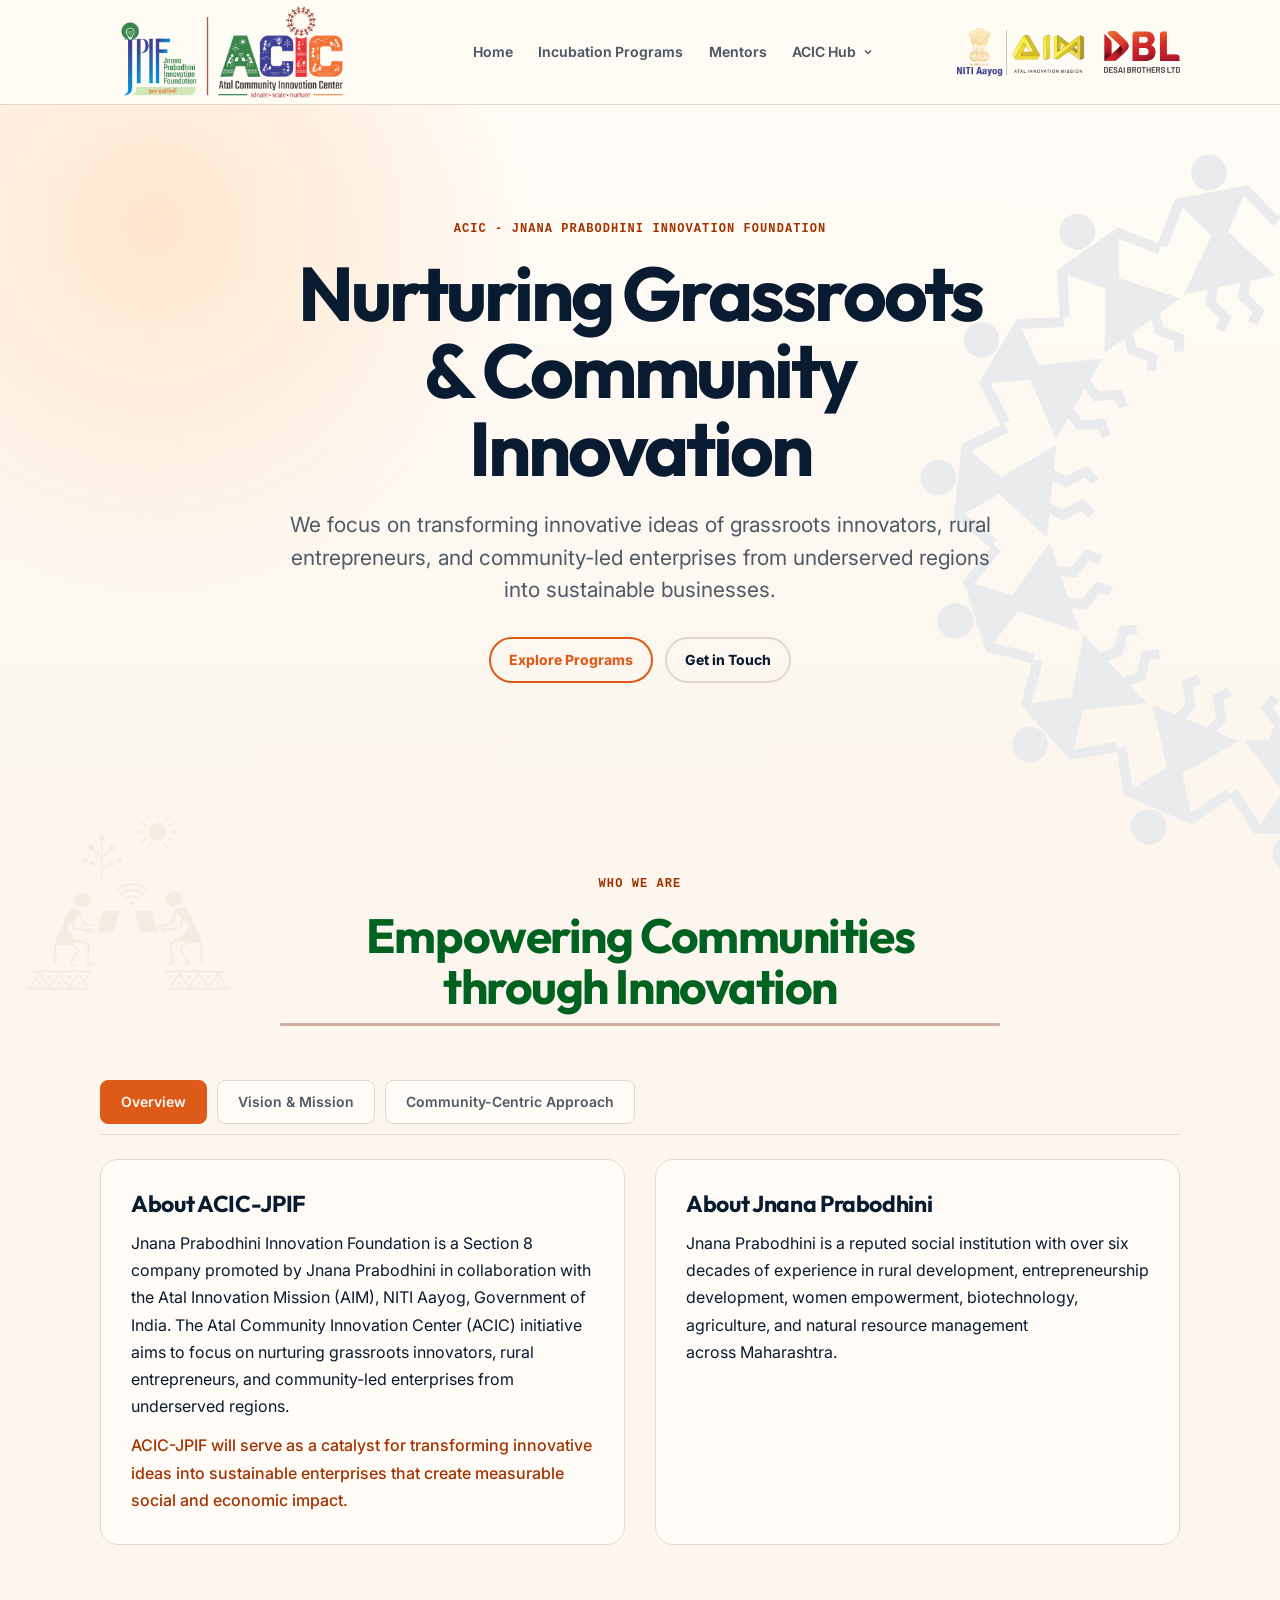
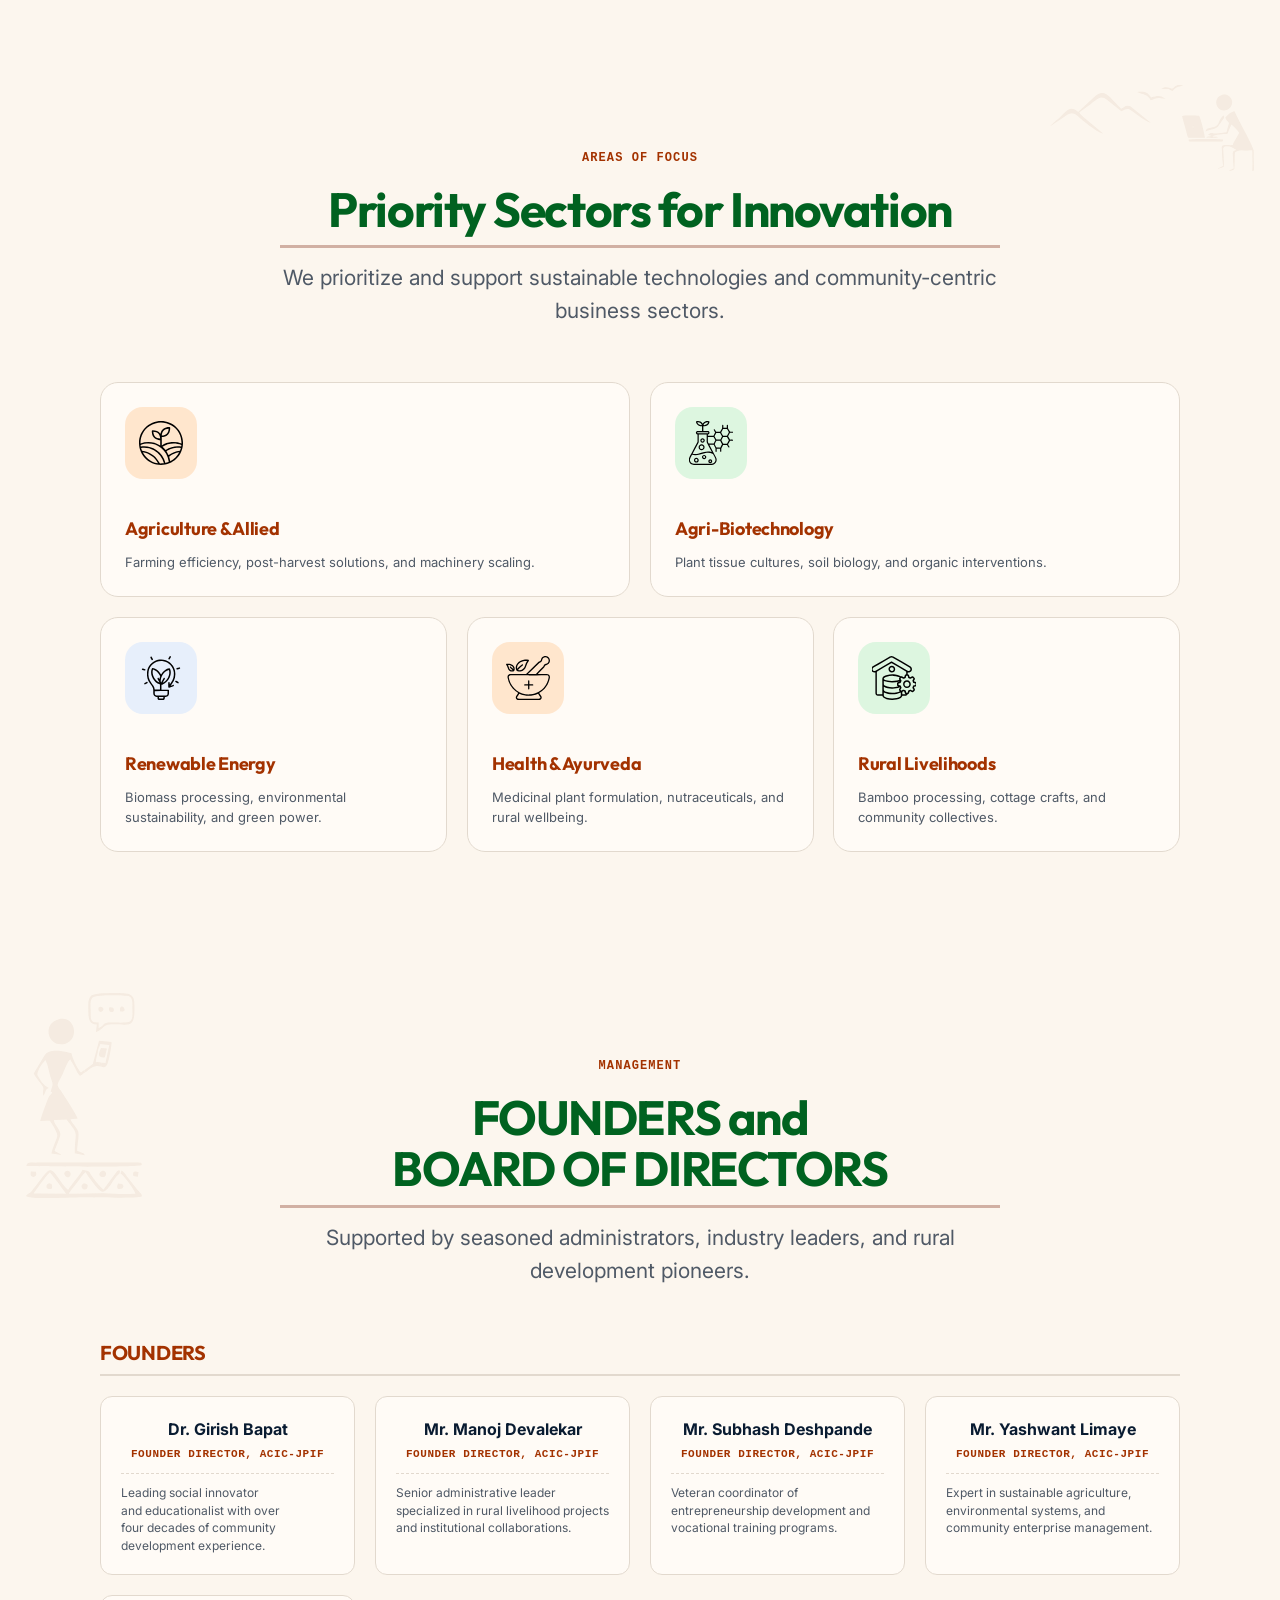
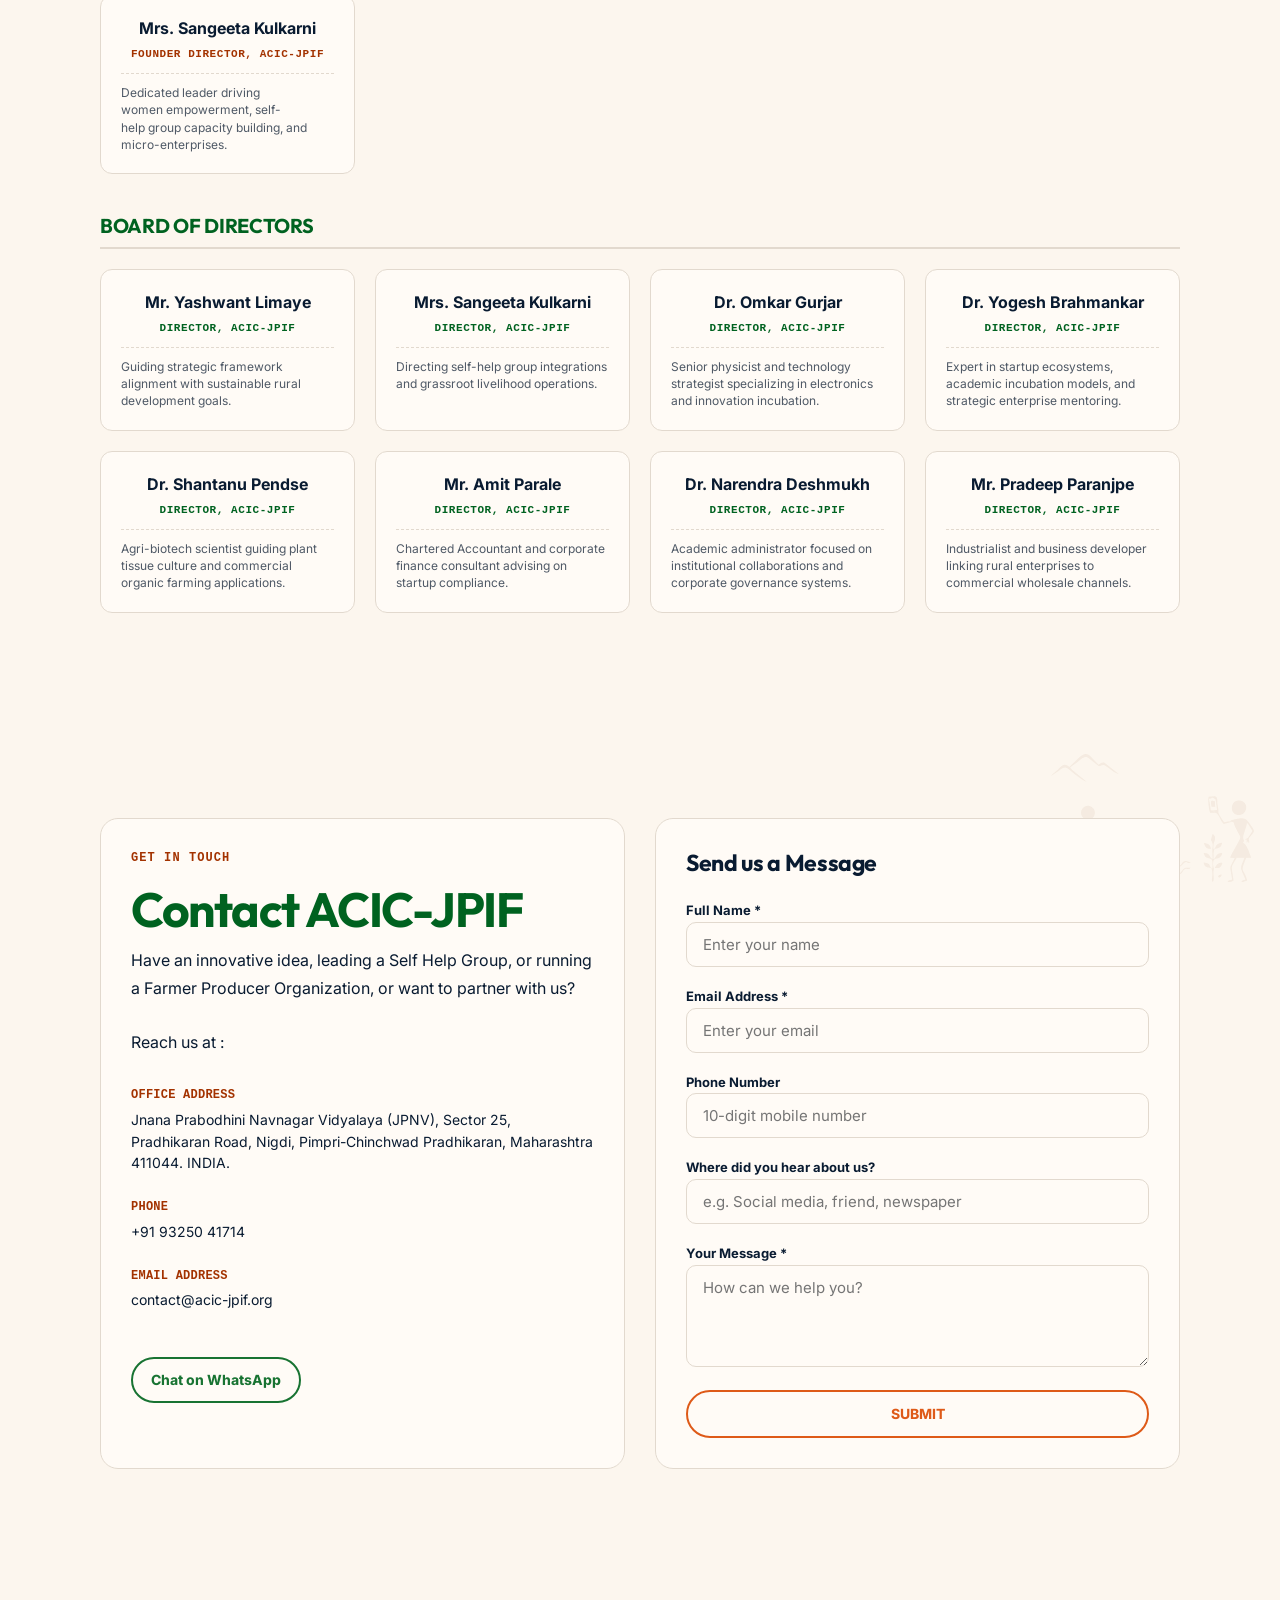
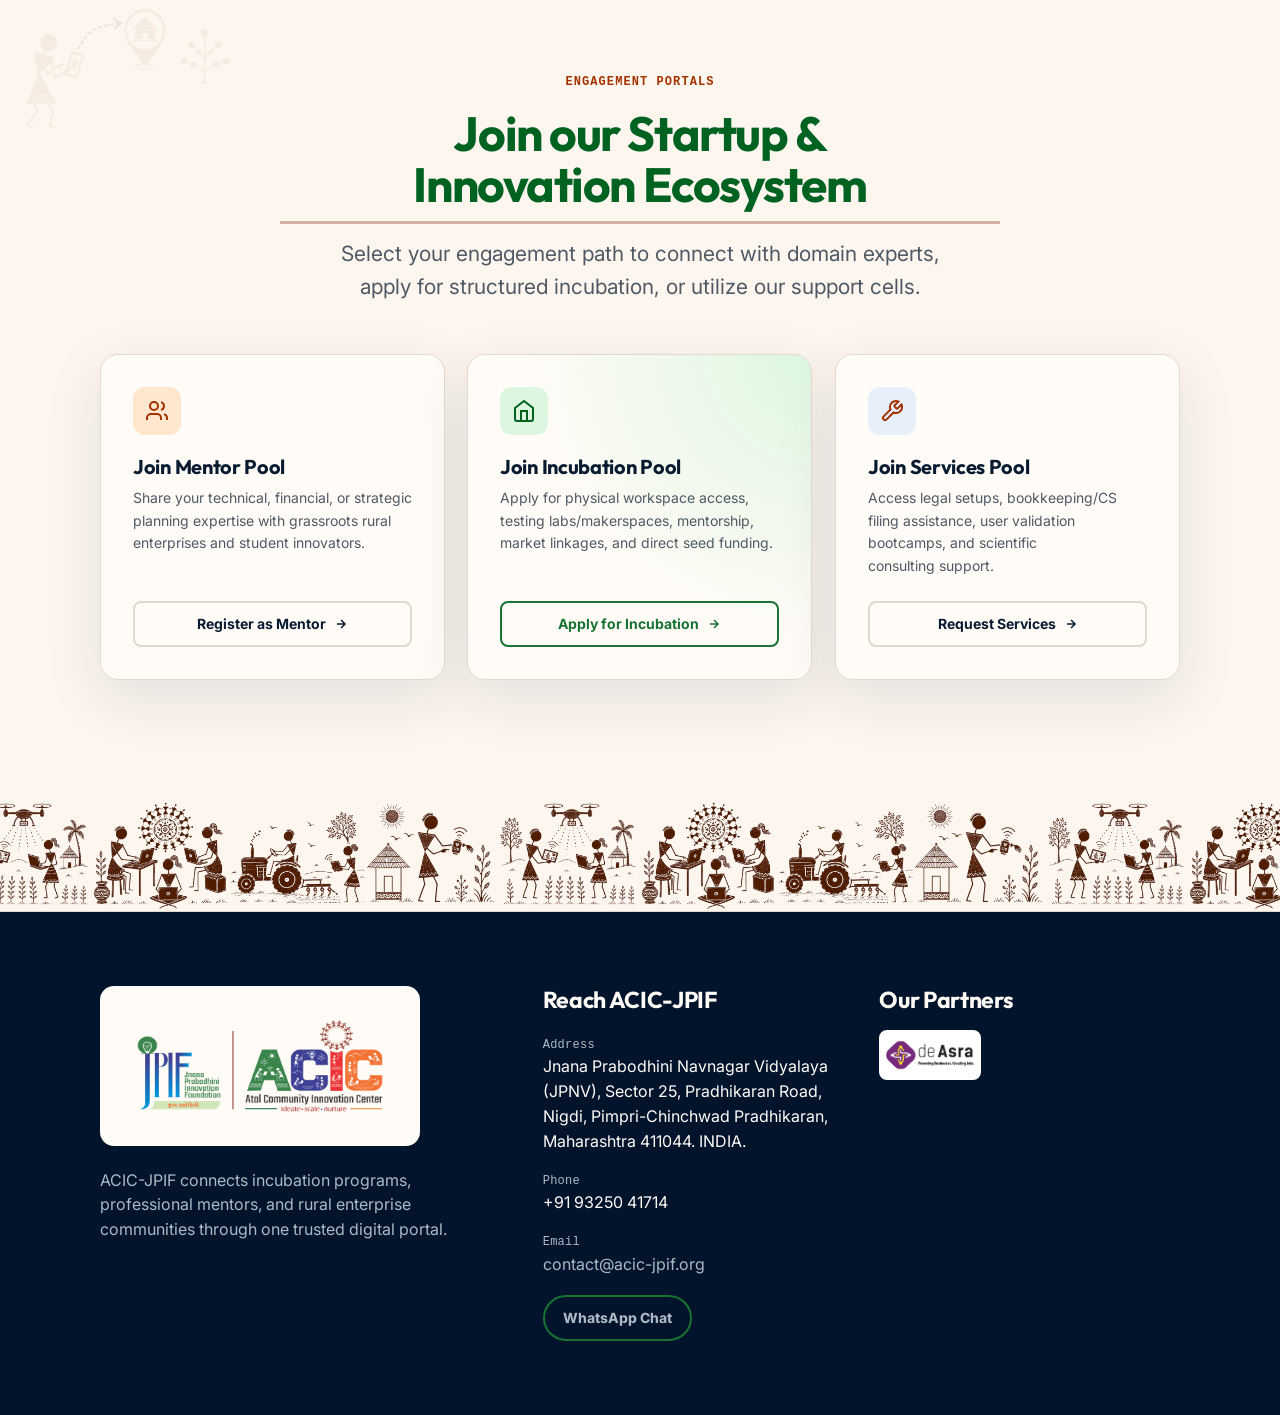
==== commit d1904f82: "Update background decoration animation to use opacity fade and blur-to-clear instead of translateX s" ====
--- a/index.html
+++ b/index.html
@@ -27,7 +27,7 @@
   <meta charset="utf-8" />
   <meta name="viewport" content="width=device-width, initial-scale=1" />
   <title>ACIC-Jnana Prabodhini Innovation Foundation (ACIC-JPIF)</title>
-  <link rel="stylesheet" href="index.css?v=1.11" />
+  <link rel="stylesheet" href="index.css?v=1.12" />
 </head>
 <body>
   <header class="topnav" data-od-id="topnav">
@@ -479,6 +479,6 @@
       document.getElementById('contact-success').style.display = 'block';
     }
   </script>
-  <script src="app.js?v=1.1"></script>
+  <script src="app.js?v=1.2"></script>
 </body>
 </html>
--- a/index.css
+++ b/index.css
@@ -1230,41 +1230,41 @@
   background-size: contain;
   pointer-events: none;
   z-index: 1;
-  transition: opacity 1.2s cubic-bezier(0.16, 1, 0.3, 1), transform 1.2s cubic-bezier(0.16, 1, 0.3, 1);
-  will-change: transform, opacity;
+  transition: opacity 1.2s cubic-bezier(0.16, 1, 0.3, 1), filter 1.2s cubic-bezier(0.16, 1, 0.3, 1);
+  will-change: filter, opacity;
 }
 
 /* Default visible state (fallback if JS is off/not loaded) */
 .decor-left::before {
   left: 2%;
   opacity: 0.07;
-  transform: translateX(0);
+  filter: blur(0);
 }
 
 .decor-right::before {
   right: 2%;
   opacity: 0.07;
-  transform: translateX(0);
+  filter: blur(0);
 }
 
 /* Hidden State (staged by JS before scroll) */
 .decor-left.decor-animate::before {
   opacity: 0;
-  transform: translateX(-40px);
+  filter: blur(12px);
 }
 .decor-right.decor-animate::before {
   opacity: 0;
-  transform: translateX(40px);
+  filter: blur(12px);
 }
 
 /* Visible State (after scroll intersection) */
 .decor-left.decor-visible::before {
   opacity: 0.07;
-  transform: translateX(0);
+  filter: blur(0);
 }
 .decor-right.decor-visible::before {
   opacity: 0.07;
-  transform: translateX(0);
+  filter: blur(0);
 }
 
 @media (min-width: 1440px) {
@@ -1272,11 +1272,13 @@
   .decor-left.decor-visible::before {
     left: 4%;
     opacity: 0.12;
+    filter: blur(0);
   }
   .decor-right::before,
   .decor-right.decor-visible::before {
     right: 4%;
     opacity: 0.12;
+    filter: blur(0);
   }
 }
 
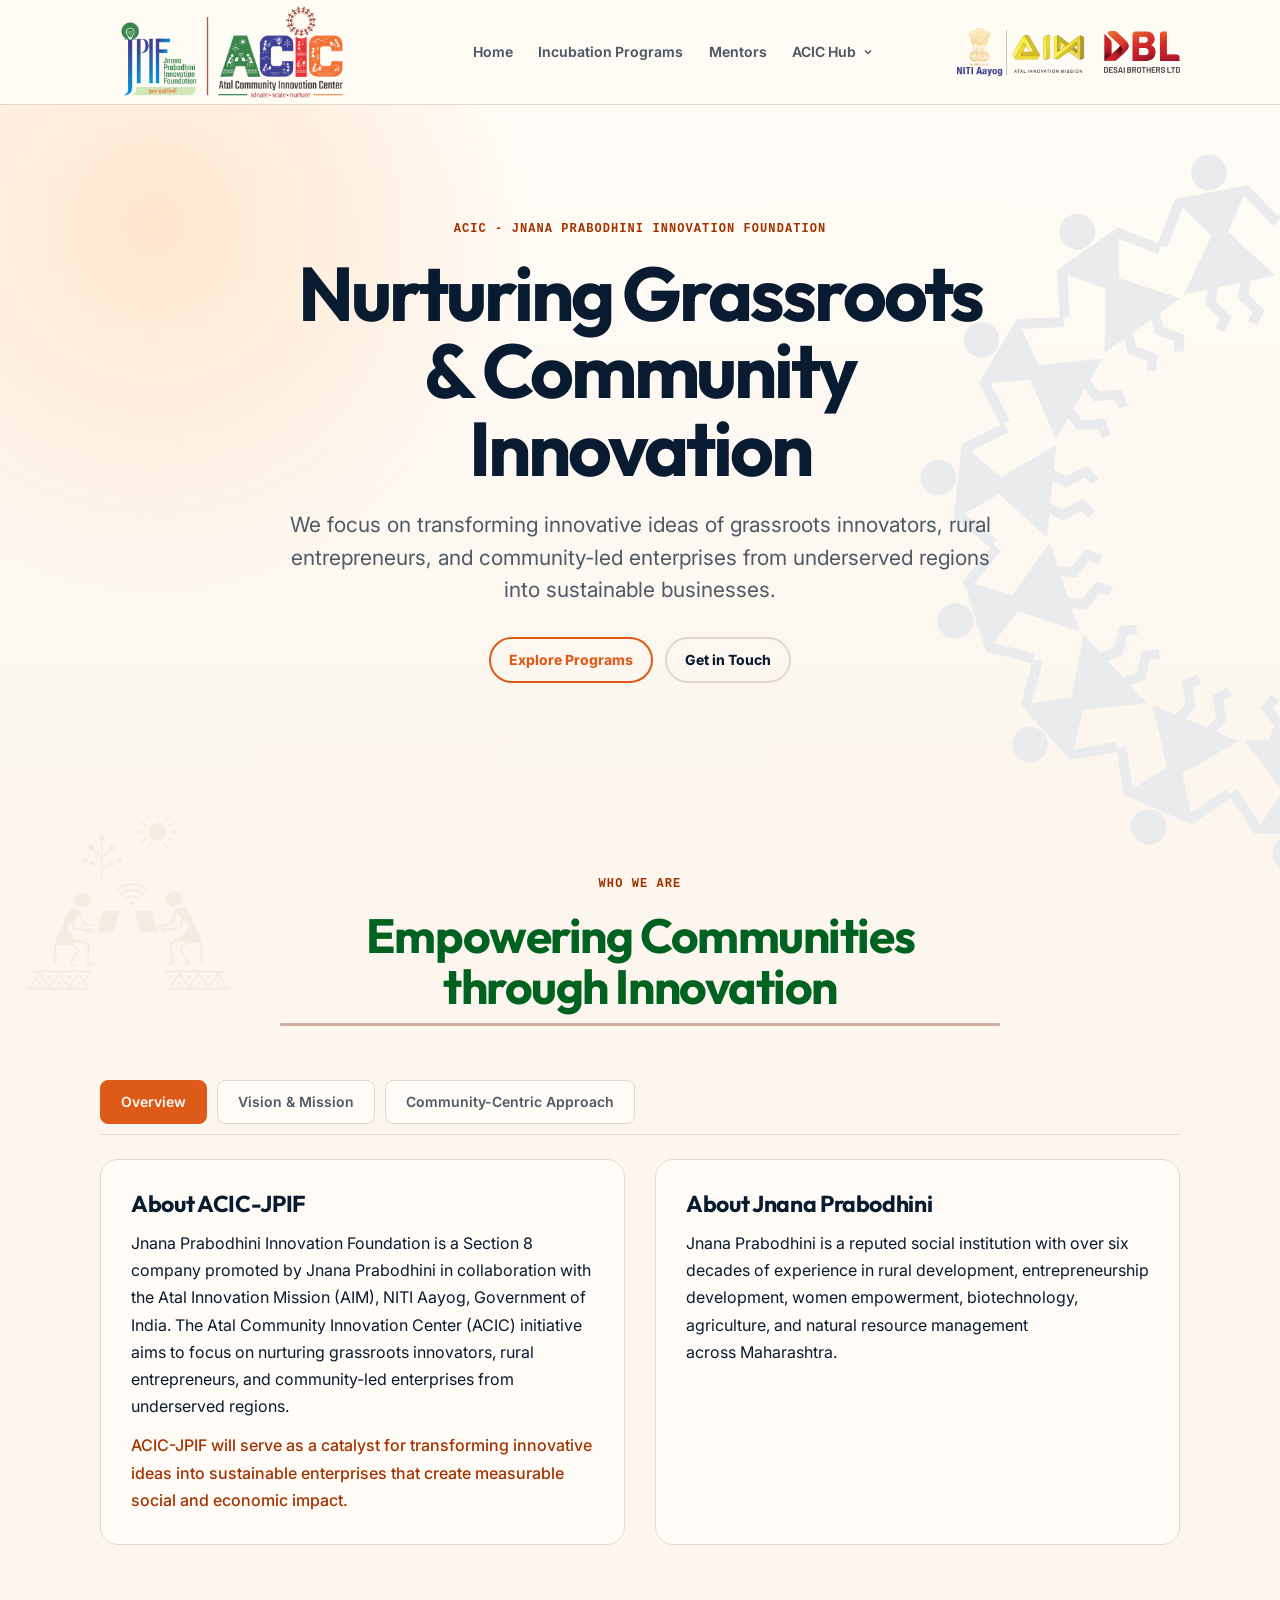
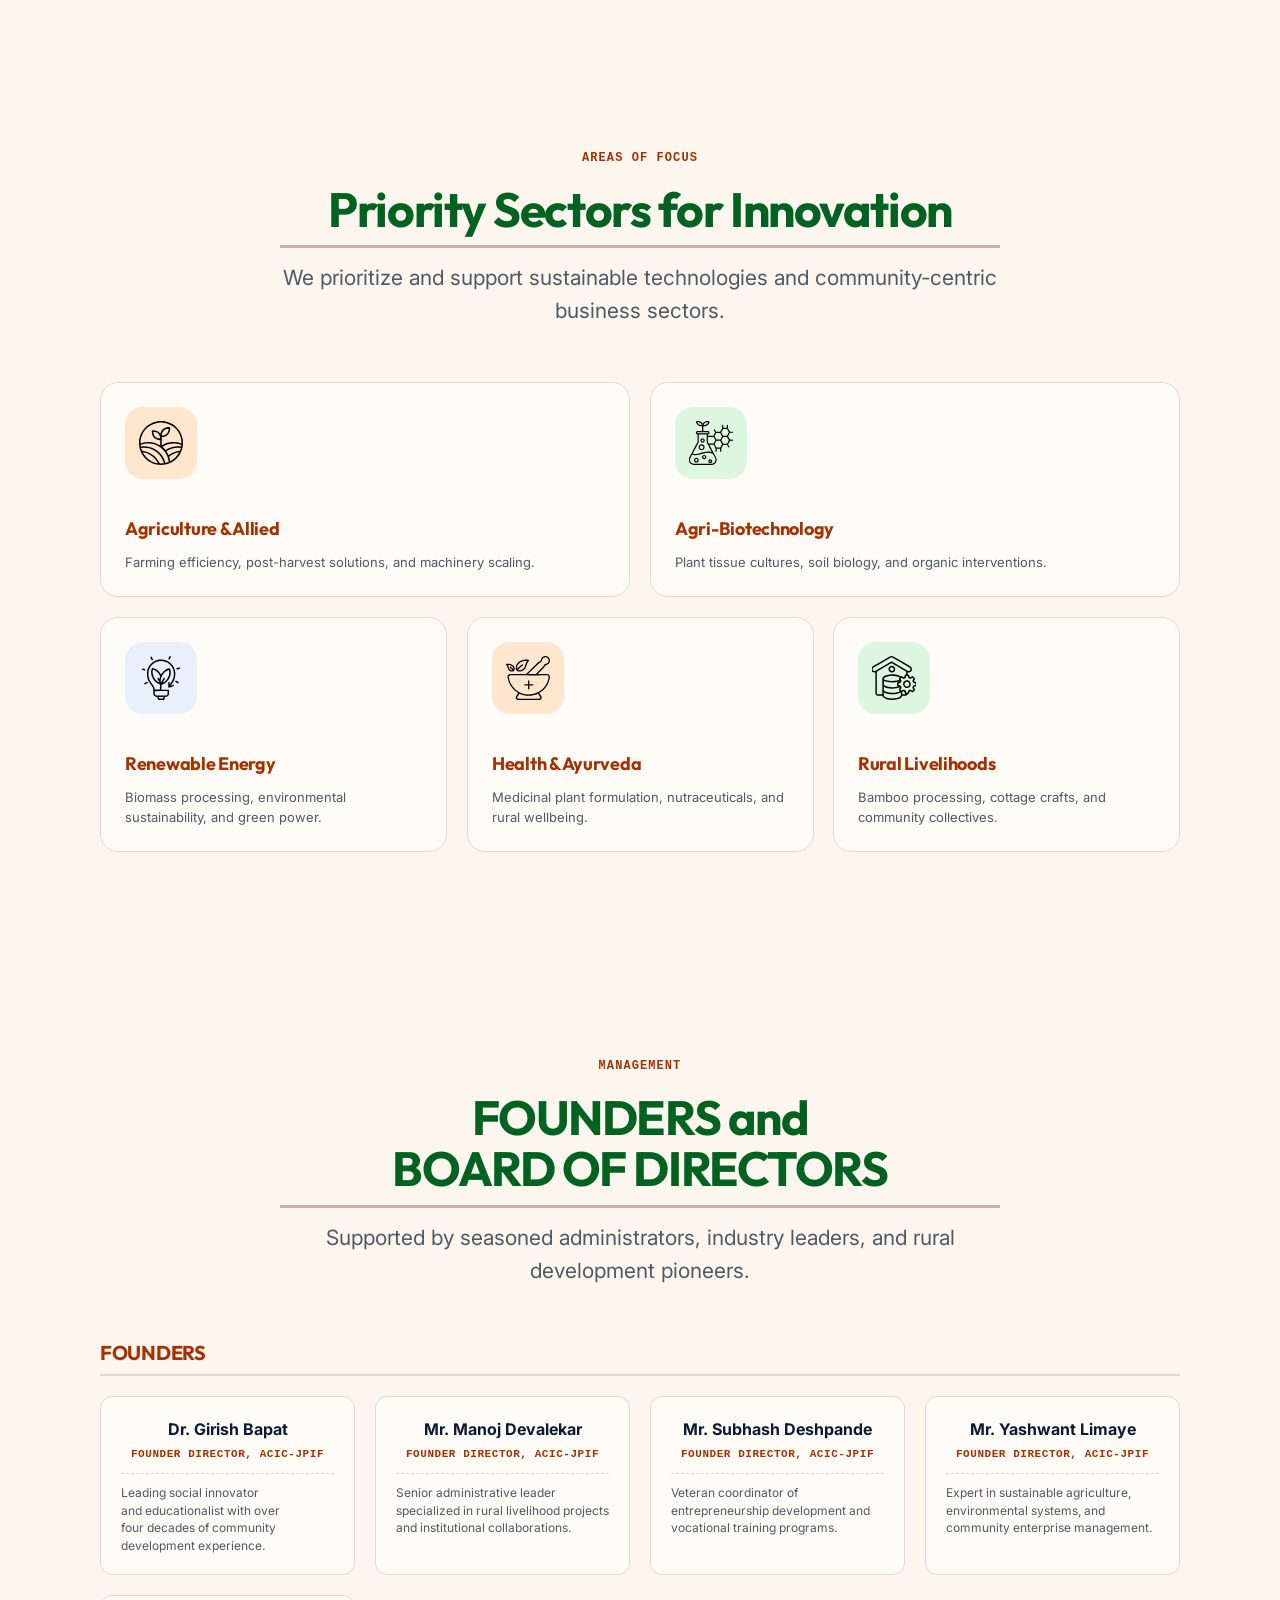
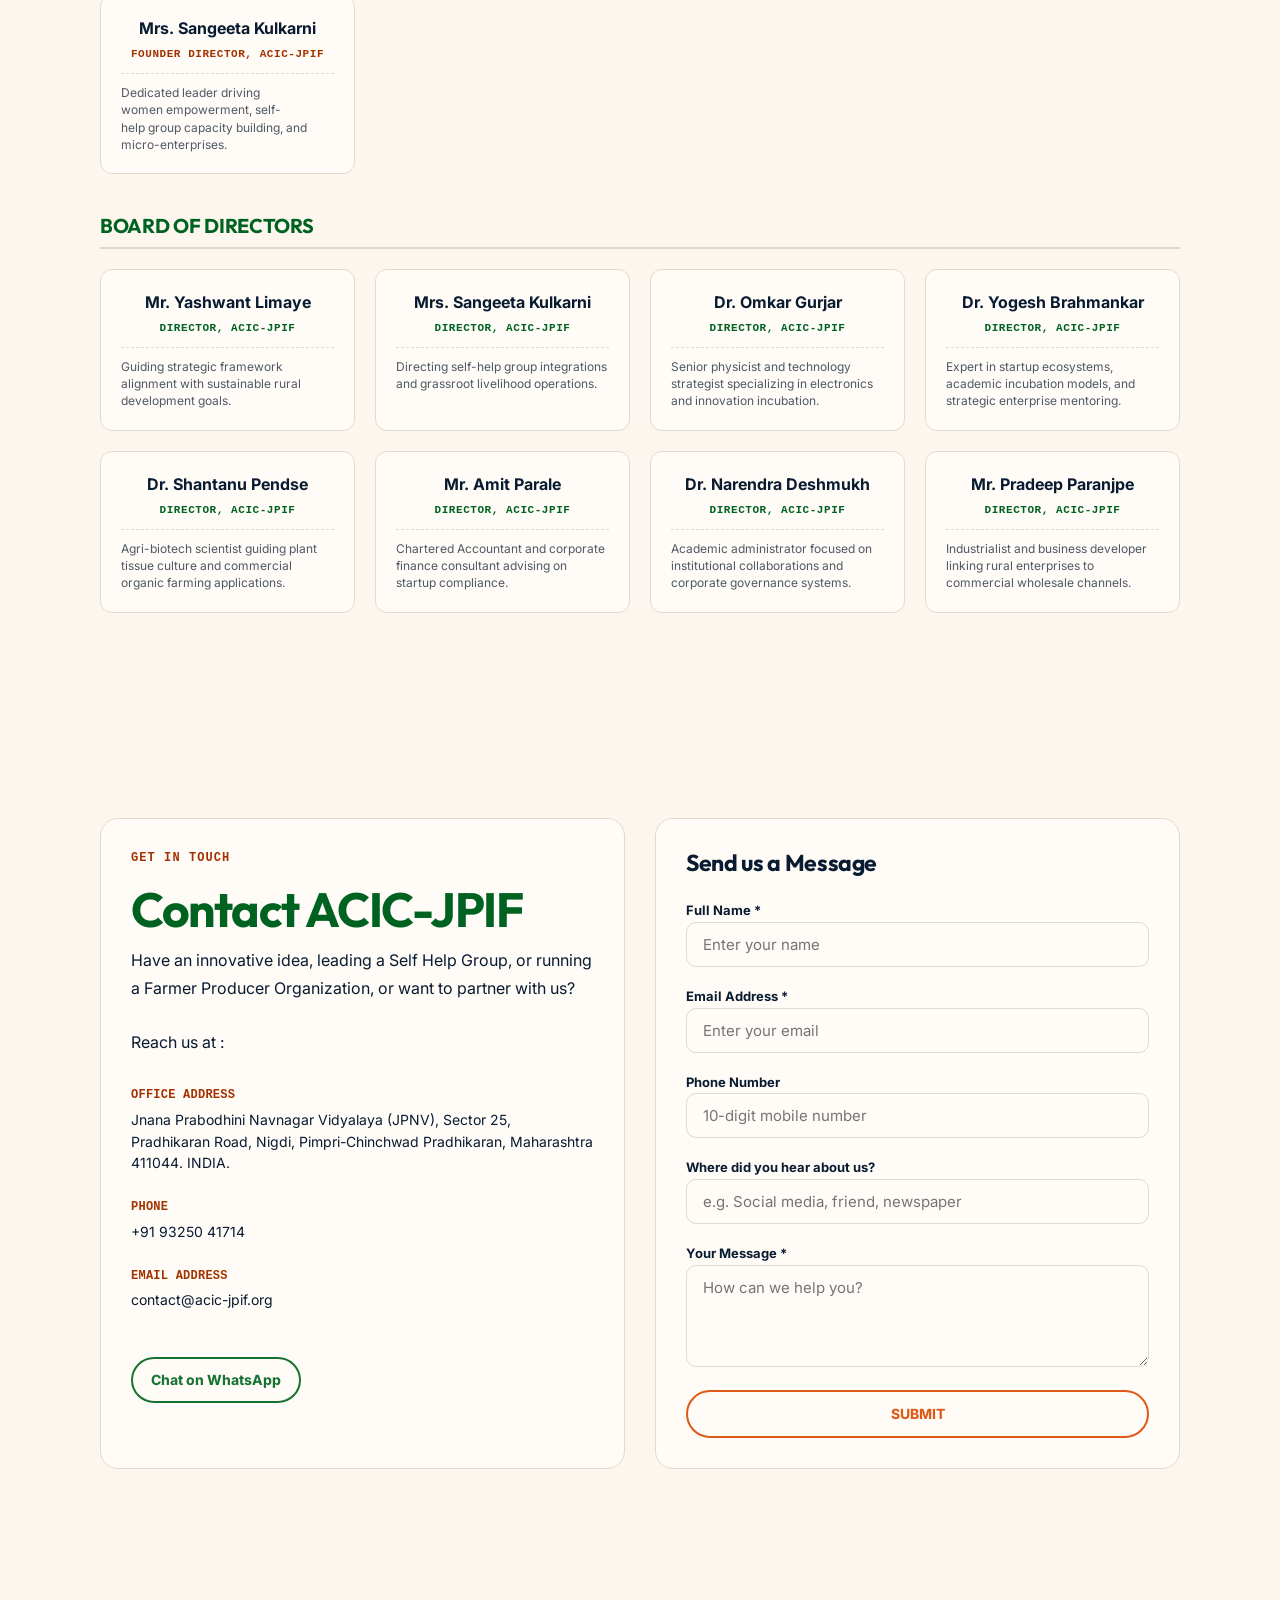
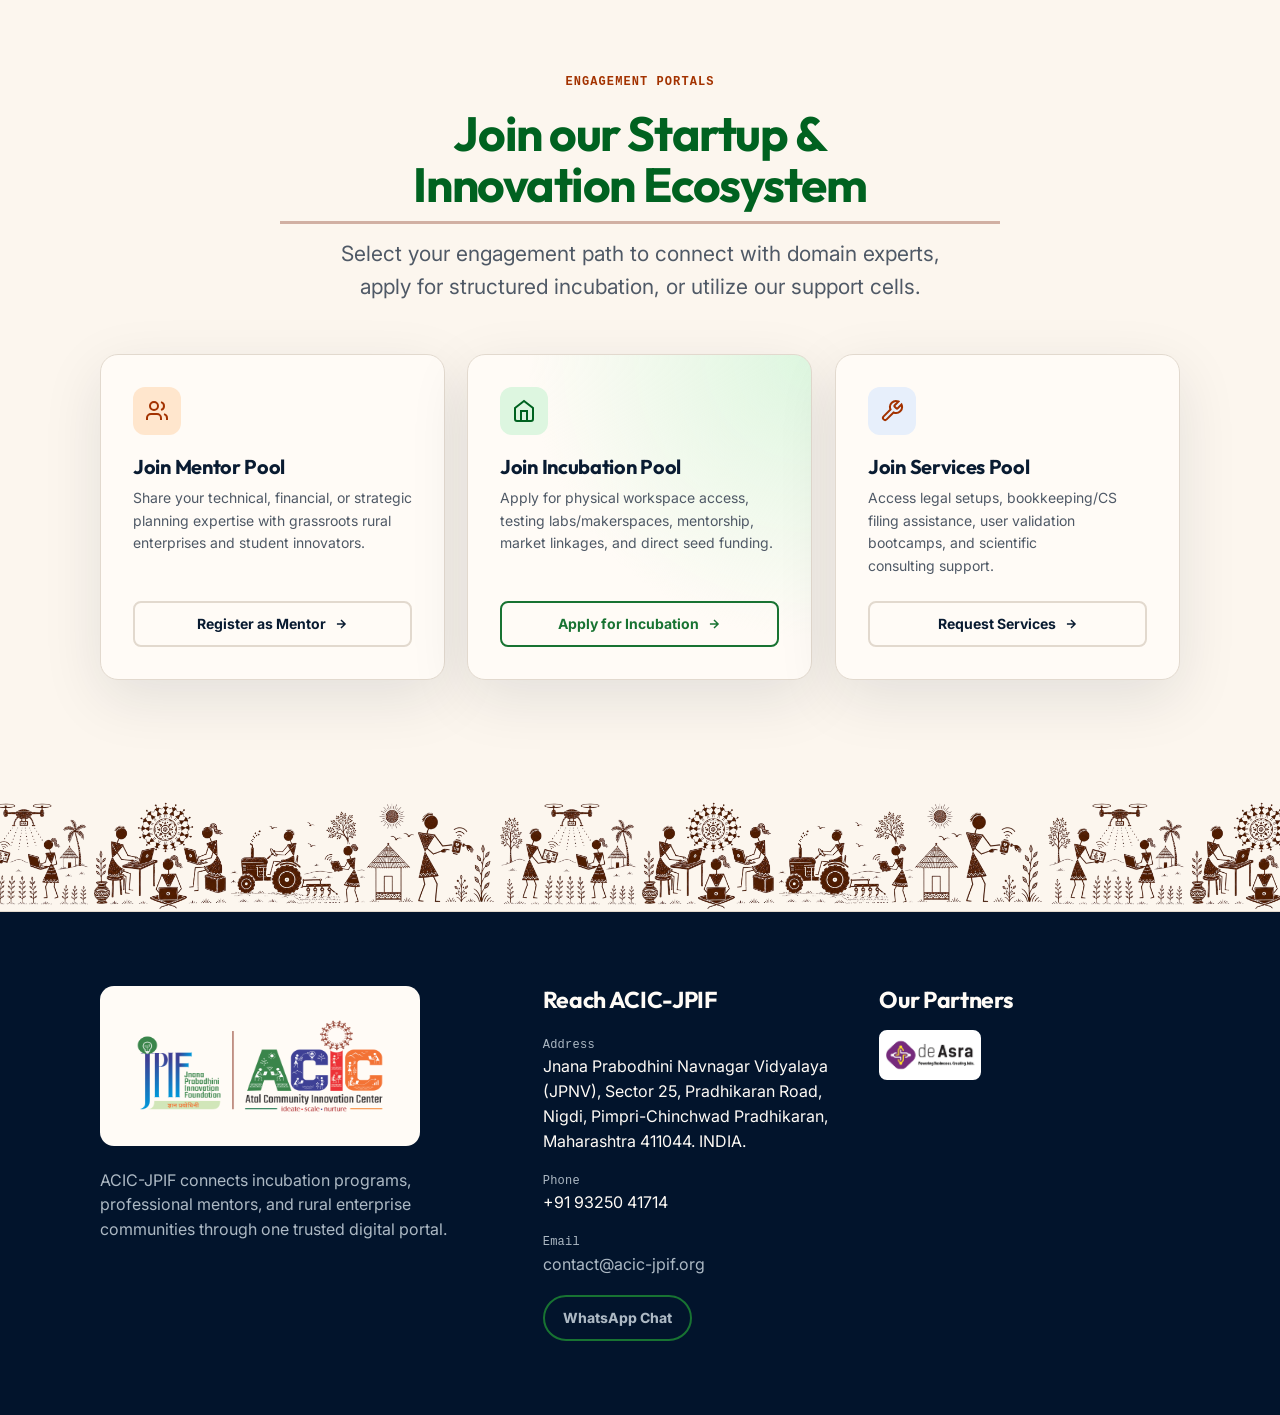
==== commit ac49cfe7: "Configure active toggle in ornament IntersectionObserver to hide them when scrolled past" ====
--- a/index.html
+++ b/index.html
@@ -479,6 +479,6 @@
       document.getElementById('contact-success').style.display = 'block';
     }
   </script>
-  <script src="app.js?v=1.2"></script>
+  <script src="app.js?v=1.3"></script>
 </body>
 </html>
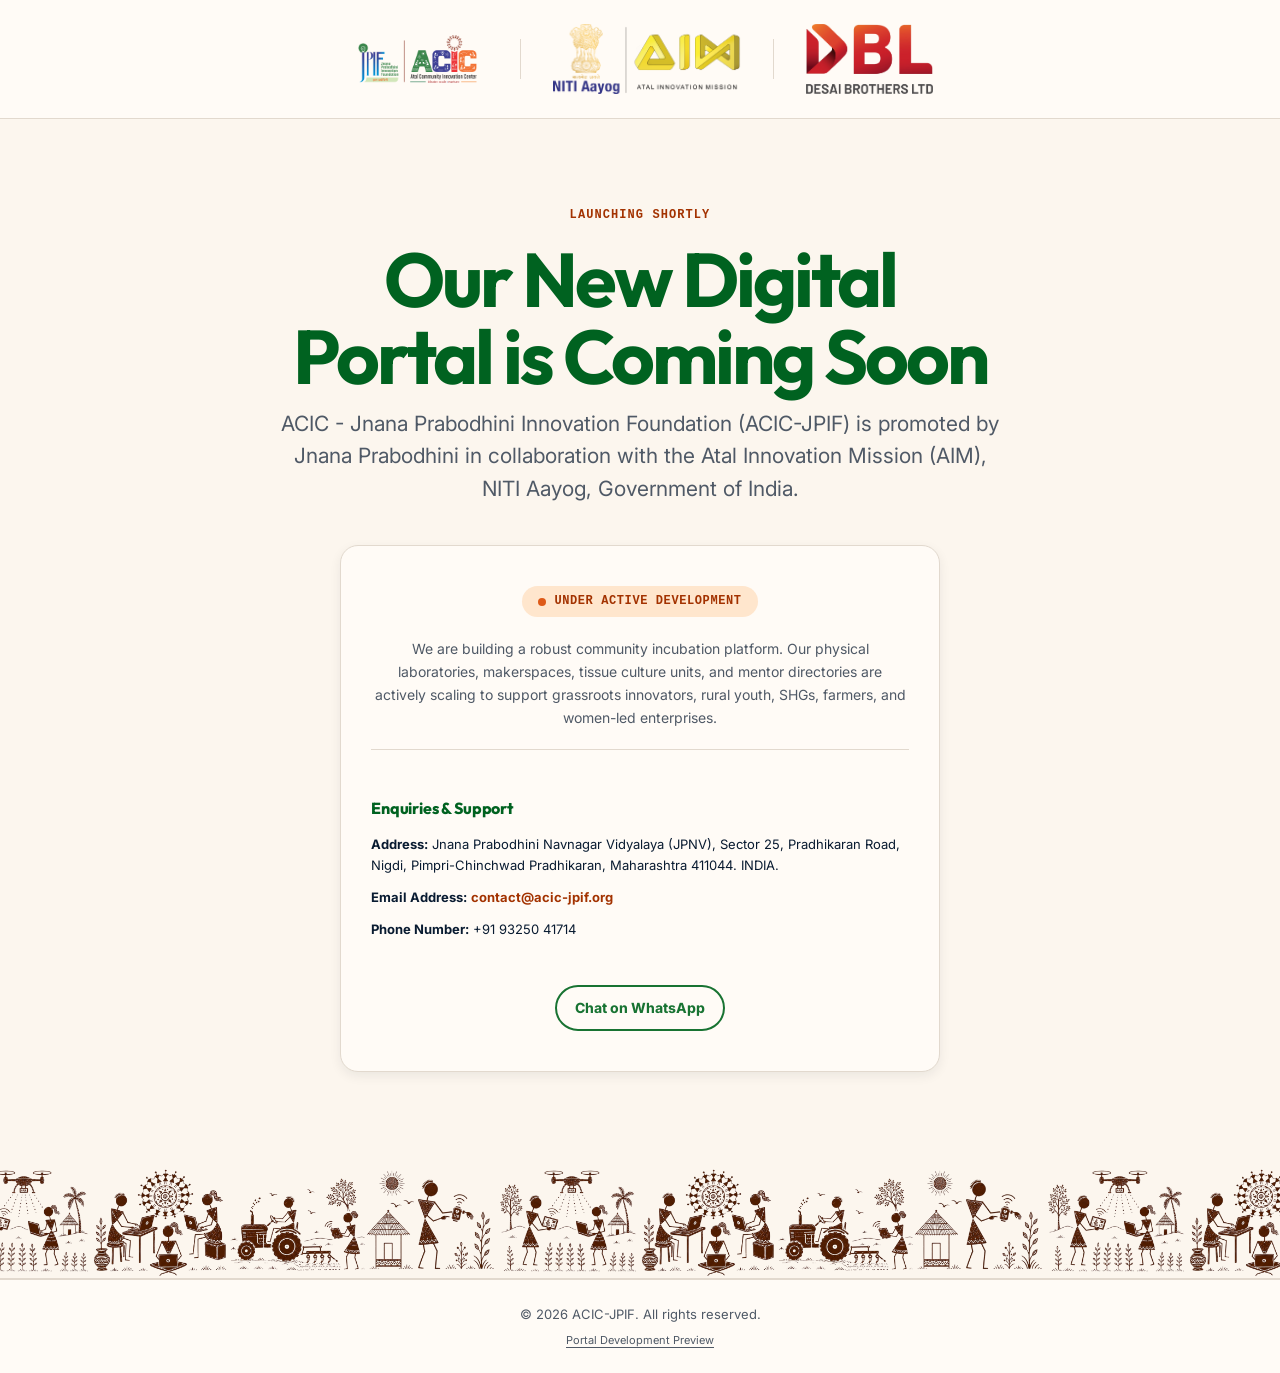
==== commit 3df89c99: "feat: rename original index to index1 and create Coming Soon landing page" ====
--- a/index.html
+++ b/index.html
@@ -1,484 +1,243 @@
 <!doctype html>
 <html lang="en">
 <head>
-  <script>(function(){
-    var data = {};
-    var api = {
-      getItem: function(k){ return Object.prototype.hasOwnProperty.call(data, k) ? data[k] : null; },
-      setItem: function(k, v){ data[k] = String(v); },
-      removeItem: function(k){ delete data[k]; },
-      clear: function(){ data = {}; },
-      key: function(i){ return Object.keys(data)[i] || null; }
-    };
-    Object.defineProperty(api, 'length', { get: function(){ return Object.keys(data).length; } });
-    return api;
-  }
-  function tryShim(name){
-    var works = false;
-    try { works = !!window[name] && typeof window[name].getItem === 'function'; void window[name].length; }
-    catch (_) { works = false; }
-    if (works) return;
-    try { Object.defineProperty(window, name, { configurable: true, value: makeStore() }); }
-    catch (_) { try { window[name] = makeStore(); } catch (__) {} }
-  }
-  tryShim('localStorage');
-  tryShim('sessionStorage');
-  })();</script>
   <meta charset="utf-8" />
   <meta name="viewport" content="width=device-width, initial-scale=1" />
-  <title>ACIC-Jnana Prabodhini Innovation Foundation (ACIC-JPIF)</title>
+  <title>ACIC-Jnana Prabodhini Innovation Foundation (ACIC-JPIF) - Coming Soon</title>
   <link rel="stylesheet" href="index.css?v=1.12" />
+  
+  <style>
+    body {
+      display: flex;
+      flex-direction: column;
+      min-height: 100vh;
+      background-color: var(--bg);
+    }
+    
+    main {
+      flex: 1;
+      display: flex;
+      flex-direction: column;
+      justify-content: center;
+      align-items: center;
+      padding-block: clamp(40px, 6vw, 80px);
+    }
+    
+    .coming-soon-header {
+      padding-block: 24px;
+      display: flex;
+      justify-content: center;
+      border-bottom: 1px solid var(--border);
+      background: var(--surface);
+      width: 100%;
+    }
+    
+    .logo-group {
+      display: flex;
+      align-items: center;
+      gap: clamp(16px, 3.5vw, 32px);
+      flex-wrap: wrap;
+      justify-content: center;
+    }
+    
+    .logo-group img {
+      height: clamp(50px, 5.5vw, 72px);
+      width: auto;
+      object-fit: contain;
+    }
+    
+    .logo-group .separator {
+      width: 1px;
+      height: 40px;
+      background-color: var(--border);
+    }
+    
+    .coming-soon-content {
+      text-align: center;
+      max-width: 800px;
+      display: flex;
+      flex-direction: column;
+      align-items: center;
+      margin-top: 10px;
+    }
+    
+    .status-card {
+      max-width: 600px;
+      margin-top: 40px;
+      padding: 40px 30px;
+      border-radius: var(--radius-lg);
+      background: var(--surface);
+      border: 1px solid var(--border);
+      box-shadow: var(--shadow-sm);
+      text-align: center;
+      display: flex;
+      flex-direction: column;
+      align-items: center;
+      gap: 20px;
+    }
+    
+    .status-badge {
+      display: inline-flex;
+      align-items: center;
+      gap: 8px;
+      background: var(--saffron-soft);
+      color: var(--accent-text);
+      padding: 6px 16px;
+      border-radius: 99px;
+      font-family: var(--font-mono);
+      font-size: var(--fs-meta);
+      font-weight: 700;
+      text-transform: uppercase;
+      letter-spacing: 0.05em;
+    }
+    
+    .pulse-dot {
+      width: 8px;
+      height: 8px;
+      border-radius: 50%;
+      background-color: var(--accent);
+      animation: pulse 1.5s infinite ease-in-out;
+    }
+    
+    @keyframes pulse {
+      0%, 100% { transform: scale(1); opacity: 1; }
+      50% { transform: scale(1.3); opacity: 0.4; }
+    }
+    
+    .status-desc {
+      font-size: 14px;
+      line-height: 1.65;
+      color: var(--muted);
+    }
+    
+    .contact-details {
+      width: 100%;
+      border-top: 1px solid var(--border);
+      padding-top: 24px;
+      text-align: left;
+      display: grid;
+      gap: 12px;
+    }
+    
+    .contact-details h4 {
+      font-family: var(--font-display);
+      color: var(--green-text);
+      font-size: 16px;
+      font-weight: 750;
+      margin-bottom: 2px;
+      letter-spacing: -0.01em;
+    }
+    
+    .contact-details p {
+      font-size: 13px;
+      color: var(--fg);
+      line-height: 1.55;
+    }
+    
+    .contact-details a {
+      color: var(--accent-text);
+      font-weight: 700;
+      transition: opacity 0.2s;
+    }
+    .contact-details a:hover {
+      opacity: 0.8;
+    }
+    
+    .action-buttons {
+      margin-top: 8px;
+      width: 100%;
+    }
+    
+    .coming-soon-foot {
+      padding-block: 24px;
+      text-align: center;
+      font-size: 13px;
+      color: var(--muted);
+      border-top: 1px solid var(--border);
+      background: var(--surface);
+      display: flex;
+      flex-direction: column;
+      align-items: center;
+      gap: 8px;
+      width: 100%;
+    }
+    
+    .preview-link {
+      font-size: 11px;
+      color: var(--muted);
+      text-decoration: underline;
+      text-underline-offset: 3px;
+      transition: color 0.2s;
+    }
+    
+    .preview-link:hover {
+      color: var(--accent-text);
+    }
+    
+    @media (max-width: 640px) {
+      .logo-group {
+        gap: 16px;
+      }
+      .logo-group .separator {
+        display: none;
+      }
+    }
+  </style>
 </head>
 <body>
-  <header class="topnav" data-od-id="topnav">
-    <div class="container topnav-inner">
-      <a class="brand-lockup" href="index.html#home" aria-label="ACIC-JPIF home">
-        <img src="Images/JPIF%20ACIC%20LOGO.png" alt="JPIF ACIC logo" width="280" height="140" />
-      </a>
-      <nav id="primary-nav" class="navlinks" aria-label="Primary navigation">
-        <a href="index.html">Home</a>
-        <a href="program-detail.html">Incubation Programs</a>
-        <a href="mentors.html">Mentors</a>
-        <div class="nav-dropdown">
-          <button class="nav-dropdown-toggle" type="button" aria-expanded="false">
-            ACIC Hub
-            <svg width="12" height="12" viewBox="0 0 24 24" fill="none" stroke="currentColor" stroke-width="3" style="vertical-align:middle; margin-left:2px;"><path d="m6 9 6 6 6-6"/></svg>
-          </button>
-          <div class="nav-dropdown-menu">
-            <a href="support-cell.html">Startup Hub</a>
-            <a href="community-hub.html">Community Hub</a>
-            <a href="https://www.deasra.in/" target="_blank" rel="noopener noreferrer">Training Hub</a>
-          </div>
-        </div>
-      </nav>
-      <div class="topnav-logos" aria-label="Host Institute Ecosystem Partners">
-        <img src="Images/NITI%20AIM%20logo.png" alt="NITI Aayog (AIM) logo" class="nav-logo logo-niti" />
-        <img src="Images/DBL%20LOGO%20PNG.png" alt="Desai Brothers Ltd (DBL) logo" class="nav-logo logo-dbl" />
-      </div>
-      <button class="nav-toggle" type="button" aria-label="Toggle navigation menu" aria-expanded="false" aria-controls="primary-nav">
-        <svg viewBox="0 0 24 24" fill="none" stroke="currentColor" stroke-width="2" aria-hidden="true"><path d="M4 6h16M4 12h16M4 18h16"/></svg>
-      </button>
+
+  <!-- Top Logo Bar -->
+  <header class="coming-soon-header">
+    <div class="container logo-group">
+      <img src="Images/JPIF%20ACIC%20LOGO.png" alt="ACIC-JPIF Logo" />
+      <div class="separator"></div>
+      <img src="Images/NITI%20AIM%20logo.png" alt="NITI Aayog (AIM) Logo" />
+      <div class="separator"></div>
+      <img src="Images/DBL%20LOGO%20PNG.png" alt="Desai Brothers Ltd Logo" />
     </div>
   </header>
 
-  <main id="home">
-    <!-- Hero Section -->
-    <section class="section hero" data-od-id="hero">
-      <div class="container hero-grid">
-        <div class="hero-copy">
-          <p class="eyebrow">ACIC - Jnana Prabodhini Innovation Foundation</p>
-          <h1>Nurturing Grassroots & Community Innovation</h1>
-          <p class="lead">We focus on transforming innovative ideas of grassroots innovators, rural entrepreneurs, and community-led enterprises from underserved regions into sustainable businesses.</p>
-          <div class="hero-actions">
-            <a class="btn btn-primary" href="program-detail.html">Explore Programs</a>
-            <a class="btn btn-secondary" href="index.html#contact">Get in Touch</a>
-          </div>
-
+  <!-- Main Construction Section -->
+  <main>
+    <div class="container coming-soon-content">
+      <p class="eyebrow">Launching Shortly</p>
+      <h1 style="color: var(--green-text);">Our New Digital Portal is Coming Soon</h1>
+      <p class="lead" style="margin-top: 12px;">ACIC - Jnana Prabodhini Innovation Foundation (ACIC-JPIF) is promoted by Jnana Prabodhini in collaboration with the Atal Innovation Mission (AIM), NITI Aayog, Government of India.</p>
+
+      <!-- Glassmorphic Status Box -->
+      <div class="card status-card">
+        <div class="status-badge">
+          <span class="pulse-dot"></span>
+          <span>Under Active Development</span>
         </div>
-      </div>
-    </section>
-
-    <!-- About Section -->
-    <section class="section decor-left decor-el-1" id="about" data-od-id="about-jpif">
-      <div class="container">
-        <div class="section-head">
-          <div>
-            <p class="eyebrow">who we are</p>
-            <h2>Empowering Communities through Innovation</h2>
-          </div>
+        <p class="status-desc">We are building a robust community incubation platform. Our physical laboratories, makerspaces, tissue culture units, and mentor directories are actively scaling to support grassroots innovators, rural youth, SHGs, farmers, and women-led enterprises.</p>
+        
+        <div class="contact-details">
+          <h4>Enquiries & Support</h4>
+          <p><strong>Address:</strong> Jnana Prabodhini Navnagar Vidyalaya (JPNV), Sector 25, Pradhikaran Road, Nigdi, Pimpri-Chinchwad Pradhikaran, Maharashtra 411044. INDIA.</p>
+          <p><strong>Email Address:</strong> <a href="mailto:contact@acic-jpif.org">contact@acic-jpif.org</a></p>
+          <p><strong>Phone Number:</strong> +91 93250 41714</p>
         </div>
         
-        <div class="about-tabs" role="tablist" aria-label="About tabs">
-          <button type="button" class="about-tab-btn active" role="tab" aria-selected="true" aria-controls="pane-overview" id="tab-overview" onclick="switchAboutTab('overview')">Overview</button>
-          <button type="button" class="about-tab-btn" role="tab" aria-selected="false" aria-controls="pane-vision" id="tab-vision" onclick="switchAboutTab('vision')">Vision & Mission</button>
-          <button type="button" class="about-tab-btn" role="tab" aria-selected="false" aria-controls="pane-approach" id="tab-approach" onclick="switchAboutTab('approach')">Community-Centric Approach</button>
-        </div>
-
-        <div id="pane-overview" class="about-pane active" role="tabpanel" aria-labelledby="tab-overview">
-          <div class="grid-2">
-            <div class="card">
-              <h3>About ACIC-JPIF</h3>
-              <p style="margin-top:12px; line-height: 1.7;">Jnana Prabodhini Innovation Foundation is a Section 8 company promoted by Jnana Prabodhini in collaboration with the Atal Innovation Mission (AIM), NITI Aayog, Government of India. The Atal Community Innovation Center (ACIC) initiative aims to focus on nurturing grassroots innovators, rural entrepreneurs, and community-led enterprises from underserved regions.</p>
-              <p style="margin-top:12px; line-height: 1.7; font-weight: 500; color: var(--accent-text);">ACIC-JPIF will serve as a catalyst for transforming innovative ideas into sustainable enterprises that create measurable social and economic impact.</p>
-            </div>
-            <div class="card">
-              <h3>About Jnana Prabodhini</h3>
-              <p style="margin-top:12px; line-height: 1.7;">Jnana Prabodhini is a reputed social institution with over six decades of experience in rural development, entrepreneurship development, women empowerment, biotechnology, agriculture, and natural resource management across Maharashtra.</p>
-            </div>
-          </div>
-        </div>
-
-        <div id="pane-vision" class="about-pane" role="tabpanel" aria-labelledby="tab-vision">
-          <div class="grid-2">
-            <div class="card">
-              <h3>Our Vision</h3>
-              <ul style="margin-top:12px; padding-left:20px; display:grid; gap:10px; line-height: 1.6;">
-                <li>Promote grassroots innovation and entrepreneurship in underserved communities.</li>
-                <li>Support startups aligned with Sustainable Development Goals (SDGs).</li>
-                <li>Enable rural innovators to build financially sustainable enterprises.</li>
-                <li>Create an inclusive innovation ecosystem connecting communities, institutions, mentors, and markets.</li>
-              </ul>
-            </div>
-            <div class="card">
-              <h3>Our Mission</h3>
-              <ul style="margin-top:12px; padding-left:20px; display:grid; gap:10px; line-height: 1.6;">
-                <li>Identify and nurture innovators from rural and semi-urban areas.</li>
-                <li>Build entrepreneurship capabilities among youth, women, SHGs, farmers, FPOs, and community organizations.</li>
-                <li>Provide incubation, mentoring, technical, and business support to startups.</li>
-                <li>Facilitate market access, partnerships, and funding opportunities.</li>
-                <li>Develop scalable solutions in agriculture, biotechnology, renewable energy, sustainability, and health sectors.</li>
-              </ul>
-            </div>
-          </div>
-        </div>
-
-        <div id="pane-approach" class="about-pane" role="tabpanel" aria-labelledby="tab-approach">
-          <div class="card">
-            <h3>Bottom-Up Community Incubation</h3>
-            <p style="margin-top:12px; line-height: 1.7;">The incubation model is designed around a bottom-up community entrepreneurship approach, specifically catering to underserved collective groups and local talent pools.</p>
-            <div class="grid-2" style="margin-top: 24px;">
-              <div>
-                <h4 style="font-weight: 700; margin-bottom: 10px;">Key Target Groups</h4>
-                <ul style="padding-left: 20px; display: grid; gap: 6px; font-size:14px; color: var(--muted);">
-                  <li>Self Help Groups (SHGs)</li>
-                  <li>Farmers and Farmer Producer Organizations (FPOs)</li>
-                  <li>Rural Youth</li>
-                  <li>Students & Researchers</li>
-                  <li>Entrepreneurs</li>
-                  <li>Voluntary Organizations</li>
-                  <li>Ayurvedic Practitioners</li>
-                </ul>
-              </div>
-              <div>
-                <h4 style="font-weight: 700; margin-bottom: 10px;">Key Interventions</h4>
-                <ul style="padding-left: 20px; display: grid; gap: 6px; font-size:14px; color: var(--muted);">
-                  <li>Design Thinking Workshops</li>
-                  <li>Ideathons & Hackathons</li>
-                  <li>Capacity-Building Programs</li>
-                  <li>Entrepreneurship Mentoring</li>
-                  <li>Outreach & Exposure Activities</li>
-                  <li>Market Linkage & Partnership Support</li>
-                </ul>
-              </div>
-            </div>
-          </div>
-        </div>
-      </div>
-    </section>
-
-    <!-- Focus Sectors Section -->
-    <section class="section decor-right decor-el-2" id="sectors" data-od-id="focus-sectors">
-      <div class="container">
-        <div class="section-head">
-          <div>
-            <p class="eyebrow">areas of focus</p>
-            <h2>Priority Sectors for Innovation</h2>
-            <p class="lead">We prioritize and support sustainable technologies and community-centric business sectors.</p>
-          </div>
-        </div>
-        <div class="grid-5">
-          <div class="sector-card">
-            <div class="iconbox" aria-hidden="true" style="background:var(--saffron-soft);">
-              <img src="Images/Agriculture & Allied Activities.svg" alt="Agriculture & Allied Activities Icon" />
-            </div>
-            <h3>Agriculture & Allied</h3>
-            <p style="font-size:13px; color:var(--muted);">Farming efficiency, post-harvest solutions, and machinery scaling.</p>
-          </div>
-          <div class="sector-card">
-            <div class="iconbox" aria-hidden="true" style="background:var(--green-soft);">
-              <img src="Images/Agri-Biotechnology.svg" alt="Agri-Biotechnology Icon" />
-            </div>
-            <h3>Agri-Biotechnology</h3>
-            <p style="font-size:13px; color:var(--muted);">Plant tissue cultures, soil biology, and organic interventions.</p>
-          </div>
-          <div class="sector-card">
-            <div class="iconbox" aria-hidden="true" style="background:var(--navy-soft);">
-              <img src="Images/Renewable Energy.svg" alt="Renewable Energy Icon" />
-            </div>
-            <h3>Renewable Energy</h3>
-            <p style="font-size:13px; color:var(--muted);">Biomass processing, environmental sustainability, and green power.</p>
-          </div>
-          <div class="sector-card">
-            <div class="iconbox" aria-hidden="true" style="background:var(--saffron-soft);">
-              <img src="Images/Ayurveda.svg" alt="Ayurveda Icon" />
-            </div>
-            <h3>Health & Ayurveda</h3>
-            <p style="font-size:13px; color:var(--muted);">Medicinal plant formulation, nutraceuticals, and rural wellbeing.</p>
-          </div>
-          <div class="sector-card">
-            <div class="iconbox" aria-hidden="true" style="background:var(--green-soft);">
-              <img src="Images/Community Enterprises.svg" alt="Community Enterprises Icon" />
-            </div>
-            <h3>Rural Livelihoods</h3>
-            <p style="font-size:13px; color:var(--muted);">Bamboo processing, cottage crafts, and community collectives.</p>
-          </div>
-        </div>
-      </div>
-    </section>
-
-    <!-- Team & Board Section -->
-    <section class="section decor-left decor-el-3" id="team" data-od-id="team-board">
-      <div class="container">
-        <div class="section-head">
-          <div>
-            <p class="eyebrow">management</p>
-            <h2>FOUNDERS and BOARD OF DIRECTORS</h2>
-            <p class="lead">Supported by seasoned administrators, industry leaders, and rural development pioneers.</p>
-          </div>
-        </div>
-        
-        <div>
-          <h3 style="color: var(--accent-text); font-size: 20px; border-bottom: 2px solid var(--border); padding-bottom: 8px;">FOUNDERS</h3>
-          <div class="team-grid">
-            <div class="member-card">
-              <h4>Dr. Girish Bapat</h4>
-              <p class="designation founder-desc">Founder Director, ACIC-JPIF</p>
-              <p class="bio">Leading social innovator and educationalist with over four decades of community development experience.</p>
-            </div>
-            <div class="member-card">
-              <h4>Mr. Manoj Devalekar</h4>
-              <p class="designation founder-desc">Founder Director, ACIC-JPIF</p>
-              <p class="bio">Senior administrative leader specialized in rural livelihood projects and institutional collaborations.</p>
-            </div>
-            <div class="member-card">
-              <h4>Mr. Subhash Deshpande</h4>
-              <p class="designation founder-desc">Founder Director, ACIC-JPIF</p>
-              <p class="bio">Veteran coordinator of entrepreneurship development and vocational training programs.</p>
-            </div>
-            <div class="member-card">
-              <h4>Mr. Yashwant Limaye</h4>
-              <p class="designation founder-desc">Founder Director, ACIC-JPIF</p>
-              <p class="bio">Expert in sustainable agriculture, environmental systems, and community enterprise management.</p>
-            </div>
-            <div class="member-card">
-              <h4>Mrs. Sangeeta Kulkarni</h4>
-              <p class="designation founder-desc">Founder Director, ACIC-JPIF</p>
-              <p class="bio">Dedicated leader driving women empowerment, self-help group capacity building, and micro-enterprises.</p>
-            </div>
-          </div>
-        </div>
-
-        <div style="margin-top: 40px;">
-          <h3 style="color: var(--green-text); font-size: 20px; border-bottom: 2px solid var(--border); padding-bottom: 8px;">BOARD OF DIRECTORS</h3>
-          <div class="team-grid">
-            <div class="member-card">
-              <h4>Mr. Yashwant Limaye</h4>
-              <p class="designation bod-desc">Director, ACIC-JPIF</p>
-              <p class="bio">Guiding strategic framework alignment with sustainable rural development goals.</p>
-            </div>
-            <div class="member-card">
-              <h4>Mrs. Sangeeta Kulkarni</h4>
-              <p class="designation bod-desc">Director, ACIC-JPIF</p>
-              <p class="bio">Directing self-help group integrations and grassroot livelihood operations.</p>
-            </div>
-            <div class="member-card">
-              <h4>Dr. Omkar Gurjar</h4>
-              <p class="designation bod-desc">Director, ACIC-JPIF</p>
-              <p class="bio">Senior physicist and technology strategist specializing in electronics and innovation incubation.</p>
-            </div>
-            <div class="member-card">
-              <h4>Dr. Yogesh Brahmankar</h4>
-              <p class="designation bod-desc">Director, ACIC-JPIF</p>
-              <p class="bio">Expert in startup ecosystems, academic incubation models, and strategic enterprise mentoring.</p>
-            </div>
-            <div class="member-card">
-              <h4>Dr. Shantanu Pendse</h4>
-              <p class="designation bod-desc">Director, ACIC-JPIF</p>
-              <p class="bio">Agri-biotech scientist guiding plant tissue culture and commercial organic farming applications.</p>
-            </div>
-            <div class="member-card">
-              <h4>Mr. Amit Parale</h4>
-              <p class="designation bod-desc">Director, ACIC-JPIF</p>
-              <p class="bio">Chartered Accountant and corporate finance consultant advising on startup compliance.</p>
-            </div>
-            <div class="member-card">
-              <h4>Dr. Narendra Deshmukh</h4>
-              <p class="designation bod-desc">Director, ACIC-JPIF</p>
-              <p class="bio">Academic administrator focused on institutional collaborations and corporate governance systems.</p>
-            </div>
-            <div class="member-card">
-              <h4>Mr. Pradeep Paranjpe</h4>
-              <p class="designation bod-desc">Director, ACIC-JPIF</p>
-              <p class="bio">Industrialist and business developer linking rural enterprises to commercial wholesale channels.</p>
-            </div>
-          </div>
-        </div>
-      </div>
-    </section>
-
-
-
-
-    <!-- Contact Section -->
-    <section class="section decor-right decor-el-4" id="contact" data-od-id="contact-section">
-      <div class="container grid-2">
-        <div class="card">
-          <p class="eyebrow">get in touch</p>
-          <h2>Contact ACIC-JPIF</h2>
-          <p style="margin-top: 12px; line-height: 1.7;">Have an innovative idea, leading a Self Help Group, or running a Farmer Producer Organization, or want to partner with us?<br><br>Reach us at :</p>
-          
-          <ul style="list-style: none; padding: 0; margin-top: 24px; display: grid; gap: 18px;">
-            <li>
-              <span class="meta" style="font-weight: 700; color: var(--accent-text);">OFFICE ADDRESS</span>
-              <p style="font-size:14px; margin-top: 4px;">Jnana Prabodhini Navnagar Vidyalaya (JPNV), Sector 25, Pradhikaran Road, Nigdi, Pimpri-Chinchwad Pradhikaran, Maharashtra 411044. INDIA.</p>
-            </li>
-            <li>
-              <span class="meta" style="font-weight: 700; color: var(--accent-text);">PHONE</span>
-              <p style="font-size:14px; margin-top: 4px;">+91 93250 41714</p>
-            </li>
-            <li>
-              <span class="meta" style="font-weight: 700; color: var(--accent-text);">EMAIL ADDRESS</span>
-              <p style="font-size:14px; margin-top: 4px;"><a href="mailto:contact@acic-jpif.org">contact@acic-jpif.org</a></p>
-            </li>
-          </ul>
-          <a class="btn whatsapp" href="https://wa.me/919325041714" style="margin-top: 30px;" aria-label="Open WhatsApp chat shortcut">Chat on WhatsApp</a>
-        </div>
-
-        <div class="card">
-          <h3>Send us a Message</h3>
-          <form style="margin-top: 20px; display: grid; gap: 16px;" onsubmit="handleContactSubmit(event)">
-            <div class="form-group">
-              <label for="cName" style="font-size: 13px; font-weight:700;">Full Name *</label>
-              <input type="text" id="cName" class="form-control" placeholder="Enter your name" required />
-            </div>
-            <div class="form-group">
-              <label for="cEmail" style="font-size: 13px; font-weight:700;">Email Address *</label>
-              <input type="email" id="cEmail" class="form-control" placeholder="Enter your email" required />
-            </div>
-            <div class="form-group">
-              <label for="cPhone" style="font-size: 13px; font-weight:700;">Phone Number</label>
-              <input type="tel" id="cPhone" class="form-control" placeholder="10-digit mobile number" />
-            </div>
-            <div class="form-group">
-              <label for="cSource" style="font-size: 13px; font-weight:700;">Where did you hear about us?</label>
-              <input type="text" id="cSource" class="form-control" placeholder="e.g. Social media, friend, newspaper" />
-            </div>
-            <div class="form-group">
-              <label for="cMsg" style="font-size: 13px; font-weight:700;">Your Message *</label>
-              <textarea id="cMsg" class="form-control" rows="4" placeholder="How can we help you?" required></textarea>
-            </div>
-            <button type="submit" class="btn btn-primary" style="width: 100%; min-height: 48px;">SUBMIT</button>
-          </form>
-          <div id="contact-success" style="display:none; text-align:center; padding: 20px 0; color: var(--green-text);">
-            <h4 style="font-weight:700; margin-bottom:8px;">Thank you!</h4>
-            <p style="font-size:14px;">Your message has been recorded. Our team will get back to you shortly.</p>
-          </div>
-        </div>
-    </section>
-
-    <!-- Onboarding / Apply Section -->
-    <section class="section join-ecosystem-section decor-left decor-el-5" id="join-ecosystem" data-od-id="join-ecosystem">
-      <div class="container">
-        <div class="section-head text-center" style="text-align: center; justify-content: center; margin-bottom: 50px;">
-          <div style="max-width: 720px; margin: 0 auto;">
-            <p class="eyebrow">engagement portals</p>
-            <h2>Join our Startup & Innovation Ecosystem</h2>
-            <p class="lead">Select your engagement path to connect with domain experts,<br>apply for structured incubation, or utilize our support cells.</p>
-          </div>
-        </div>
-        <div class="grid-3" style="margin-top: 30px;">
-          <!-- Card 1: Mentor -->
-          <div class="card portal-card" style="display: flex; flex-direction: column; justify-content: space-between; padding: 32px; border-radius: 18px; border: 1px solid var(--border); transition: all 0.3s ease;">
-            <div>
-              <div class="portal-icon" style="width: 48px; height: 48px; border-radius: 12px; background: var(--saffron-soft); color: var(--accent-text); display: grid; place-items: center; font-size: 20px; font-weight: 750; margin-bottom: 20px;">
-                <svg width="24" height="24" fill="none" stroke="currentColor" stroke-width="2" viewBox="0 0 24 24"><path d="M16 21v-2a4 4 0 0 0-4-4H6a4 4 0 0 0-4 4v2"/><circle cx="9" cy="7" r="4"/><path d="M22 21v-2a4 4 0 0 0-3-3.87"/><path d="M16 3.13a4 4 0 0 1 0 7.75"/></svg>
-              </div>
-              <h3 style="font-size: 20px; margin-bottom: 8px; color: var(--fg);">Join Mentor Pool</h3>
-              <p style="font-size: 14px; color: var(--muted); line-height: 1.6; margin-bottom: 24px;">Share your technical, financial, or strategic planning expertise with grassroots rural enterprises and student innovators.</p>
-            </div>
-            <a href="mentor-onboarding.html" class="btn btn-secondary" style="width: 100%; border-radius: 8px; font-weight: 700; display: inline-flex; align-items: center; justify-content: center; gap: 8px;">
-              Register as Mentor
-              <svg width="14" height="14" viewBox="0 0 24 24" fill="none" stroke="currentColor" stroke-width="2.5"><path d="M5 12h14M12 5l7 7-7 7"/></svg>
-            </a>
-          </div>
-
-          <!-- Card 2: Incubation -->
-          <div class="card portal-card" style="display: flex; flex-direction: column; justify-content: space-between; padding: 32px; border-radius: 18px; border: 1px solid var(--border); transition: all 0.3s ease; background: radial-gradient(circle at 100% 0%, var(--green-soft), transparent 60%), var(--surface);">
-            <div>
-              <div class="portal-icon" style="width: 48px; height: 48px; border-radius: 12px; background: var(--green-soft); color: var(--green-text); display: grid; place-items: center; font-size: 20px; font-weight: 750; margin-bottom: 20px;">
-                <svg width="24" height="24" fill="none" stroke="currentColor" stroke-width="2" viewBox="0 0 24 24"><path d="M3 9l9-7 9 7v11a2 2 0 0 1-2 2H5a2 2 0 0 1-2-2z"/><polyline points="9 22 9 12 15 12 15 22"/></svg>
-              </div>
-              <h3 style="font-size: 20px; margin-bottom: 8px; color: var(--fg);">Join Incubation Pool</h3>
-              <p style="font-size: 14px; color: var(--muted); line-height: 1.6; margin-bottom: 24px;">Apply for physical workspace access, testing labs/makerspaces, mentorship, market linkages, and direct seed funding.</p>
-            </div>
-            <a href="program-detail.html" class="btn btn-green" style="width: 100%; border-radius: 8px; font-weight: 700; display: inline-flex; align-items: center; justify-content: center; gap: 8px;">
-              Apply for Incubation
-              <svg width="14" height="14" viewBox="0 0 24 24" fill="none" stroke="currentColor" stroke-width="2.5"><path d="M5 12h14M12 5l7 7-7 7"/></svg>
-            </a>
-          </div>
-
-          <!-- Card 3: Services -->
-          <div class="card portal-card" style="display: flex; flex-direction: column; justify-content: space-between; padding: 32px; border-radius: 18px; border: 1px solid var(--border); transition: all 0.3s ease;">
-            <div>
-              <div class="portal-icon" style="width: 48px; height: 48px; border-radius: 12px; background: var(--navy-soft); color: var(--accent-text); display: grid; place-items: center; font-size: 20px; font-weight: 750; margin-bottom: 20px;">
-                <svg width="24" height="24" fill="none" stroke="currentColor" stroke-width="2" viewBox="0 0 24 24"><path d="M14.7 6.3a1 1 0 0 0 0 1.4l1.6 1.6a1 1 0 0 0 1.4 0l3.77-3.77a6 6 0 0 1-7.94 7.94l-6.91 6.91a2.12 2.12 0 0 1-3-3l6.91-6.91a6 6 0 0 1 7.94-7.94l-3.76 3.76z"/></svg>
-              </div>
-              <h3 style="font-size: 20px; margin-bottom: 8px; color: var(--fg);">Join Services Pool</h3>
-              <p style="font-size: 14px; color: var(--muted); line-height: 1.6; margin-bottom: 24px;">Access legal setups, bookkeeping/CS filing assistance, user validation bootcamps, and scientific consulting support.</p>
-            </div>
-            <a href="support-cell.html" class="btn btn-secondary" style="width: 100%; border-radius: 8px; font-weight: 700; display: inline-flex; align-items: center; justify-content: center; gap: 8px;">
-              Request Services
-              <svg width="14" height="14" viewBox="0 0 24 24" fill="none" stroke="currentColor" stroke-width="2.5"><path d="M5 12h14M12 5l7 7-7 7"/></svg>
-            </a>
-          </div>
-        </div>
-      </div>
-    </section>
-
-    <!-- Warli divider band -->
-    <section class="warli-divider" data-od-id="warli-divider" aria-label="Warli art divider">
-      <div class="warli-band"></div>
-    </section>
-  </main>
-
-  <footer class="pagefoot" data-od-id="footer">
-    <div class="container footer-grid">
-      <div>
-        <img class="footer-logo" src="Images/JPIF%20ACIC%20LOGO.png" alt="JPIF ACIC logo" width="320" height="160" loading="lazy" decoding="async" />
-        <p>ACIC-JPIF connects incubation programs, professional mentors, and rural enterprise communities through one trusted digital portal.</p>
-      </div>
-      <div>
-        <h3>Reach ACIC-JPIF</h3>
-        <ul class="pagefoot-contact-details" style="list-style:none; margin:0; padding:0; display:grid; gap:12px;">
-          <li><span class="meta">Address</span><br />Jnana Prabodhini Navnagar Vidyalaya (JPNV), Sector 25, Pradhikaran Road, Nigdi, Pimpri-Chinchwad Pradhikaran, Maharashtra 411044. INDIA.</li>
-          <li><span class="meta">Phone</span><br />+91 93250 41714</li>
-          <li><span class="meta">Email</span><br /><a href="mailto:contact@acic-jpif.org">contact@acic-jpif.org</a></li>
-        </ul>
-        <a class="btn whatsapp" href="https://wa.me/919325041714" aria-label="Open WhatsApp chat shortcut">WhatsApp Chat</a>
-      </div>
-      <div>
-        <h3>Our Partners</h3>
-        <div class="partner-slots" aria-label="Partner logos">
-          <div class="partner-slot"><img src="Images/Partners/DeAsra.png" alt="deAsra Foundation logo" loading="lazy" /></div>
-          <!-- Provision for future JV / partner logos -->
-          <!-- <div class="partner-slot"><div class="partner-placeholder">Partner Logo</div></div> -->
+        <div class="action-buttons">
+          <a class="btn whatsapp" href="https://wa.me/919325041714" style="display: inline-flex; align-items: center; justify-content: center; gap: 8px;">
+            Chat on WhatsApp
+          </a>
         </div>
       </div>
     </div>
+  </main>
+
+  <!-- Moving Warli divider band -->
+  <section class="warli-divider" aria-label="Warli art divider">
+    <div class="warli-band"></div>
+  </section>
+
+  <!-- Footer -->
+  <footer class="coming-soon-foot">
+    <p>© 2026 ACIC-JPIF. All rights reserved.</p>
+    <a href="index1.html" class="preview-link">Portal Development Preview</a>
   </footer>
 
-  <script>
-    // Tab switching for About section
-    function switchAboutTab(tabName) {
-      document.querySelectorAll('.about-tab-btn').forEach(function(btn) {
-        var active = btn.id === 'tab-' + tabName;
-        btn.classList.toggle('active', active);
-        btn.setAttribute('aria-selected', active ? 'true' : 'false');
-      });
-      document.querySelectorAll('.about-pane').forEach(function(pane) {
-        pane.classList.toggle('active', pane.id === 'pane-' + tabName);
-      });
-    }
-
-
-    // Contact form simulation
-    function handleContactSubmit(event) {
-      event.preventDefault();
-      var form = event.target;
-      form.style.display = 'none';
-      document.getElementById('contact-success').style.display = 'block';
-    }
-  </script>
-  <script src="app.js?v=1.3"></script>
 </body>
 </html>
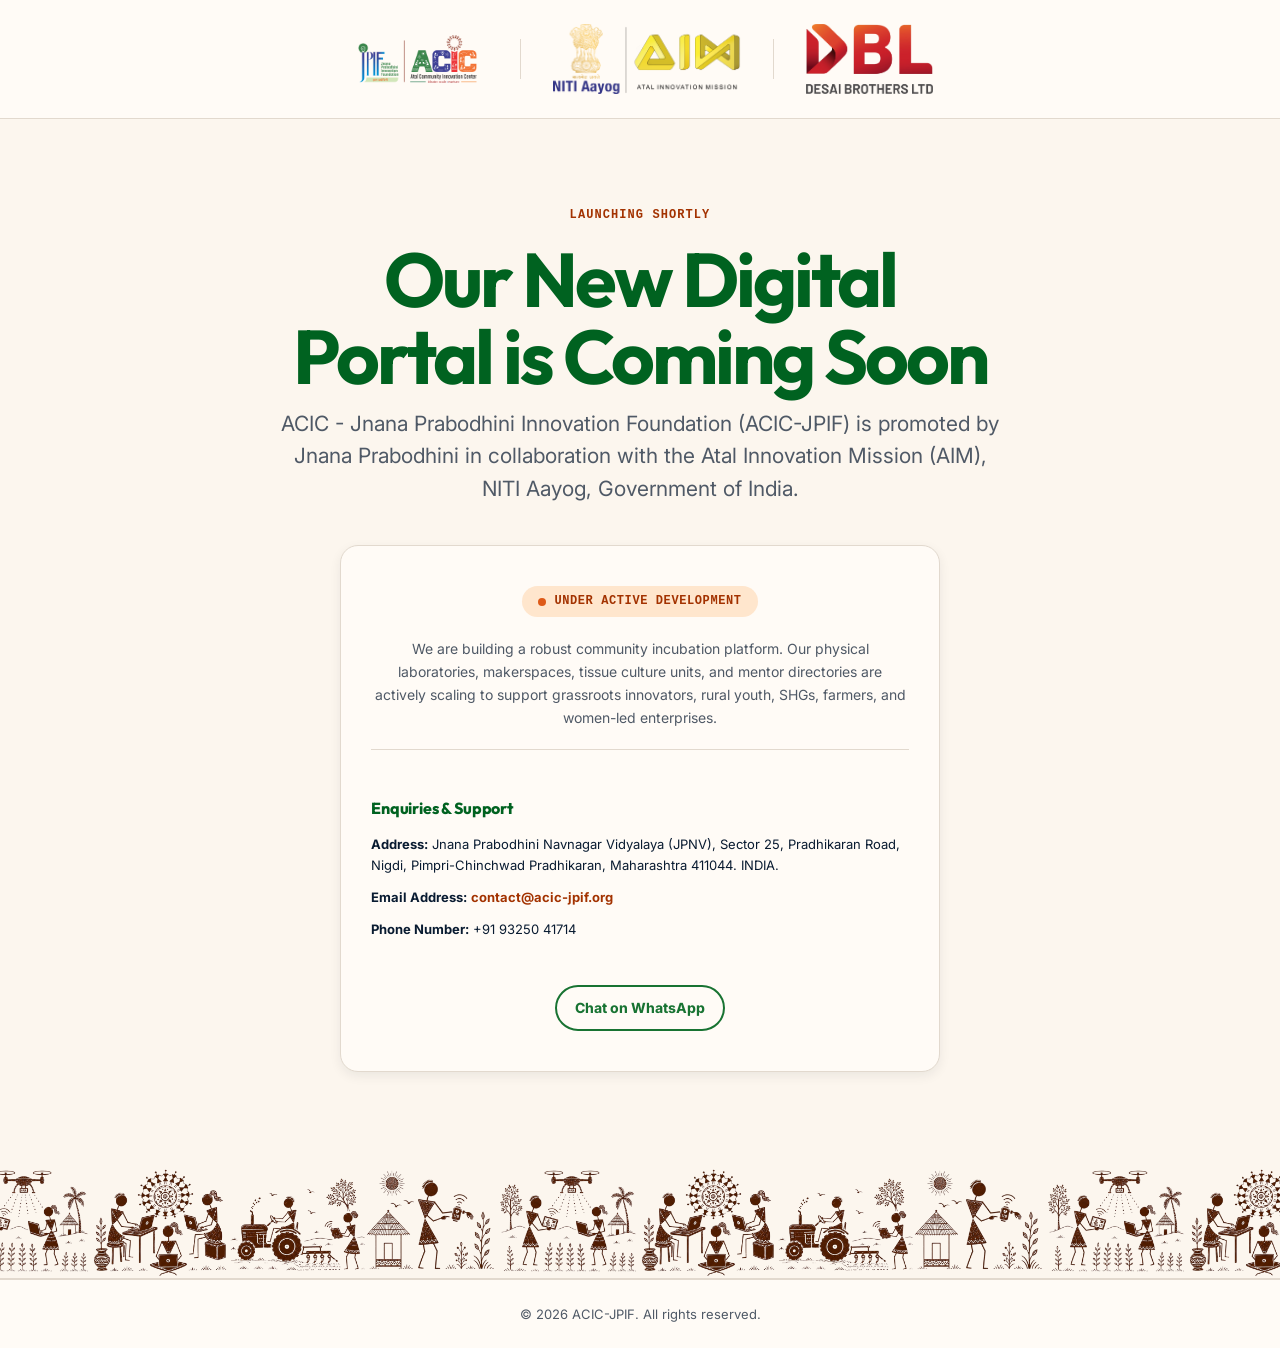
==== commit 60709417: "feat: remove dev portal preview link from coming soon page footer" ====
--- a/index.html
+++ b/index.html
@@ -162,17 +162,7 @@
       width: 100%;
     }
     
-    .preview-link {
-      font-size: 11px;
-      color: var(--muted);
-      text-decoration: underline;
-      text-underline-offset: 3px;
-      transition: color 0.2s;
-    }
-    
-    .preview-link:hover {
-      color: var(--accent-text);
-    }
+
     
     @media (max-width: 640px) {
       .logo-group {
@@ -236,7 +226,6 @@
   <!-- Footer -->
   <footer class="coming-soon-foot">
     <p>© 2026 ACIC-JPIF. All rights reserved.</p>
-    <a href="index1.html" class="preview-link">Portal Development Preview</a>
   </footer>
 
 </body>
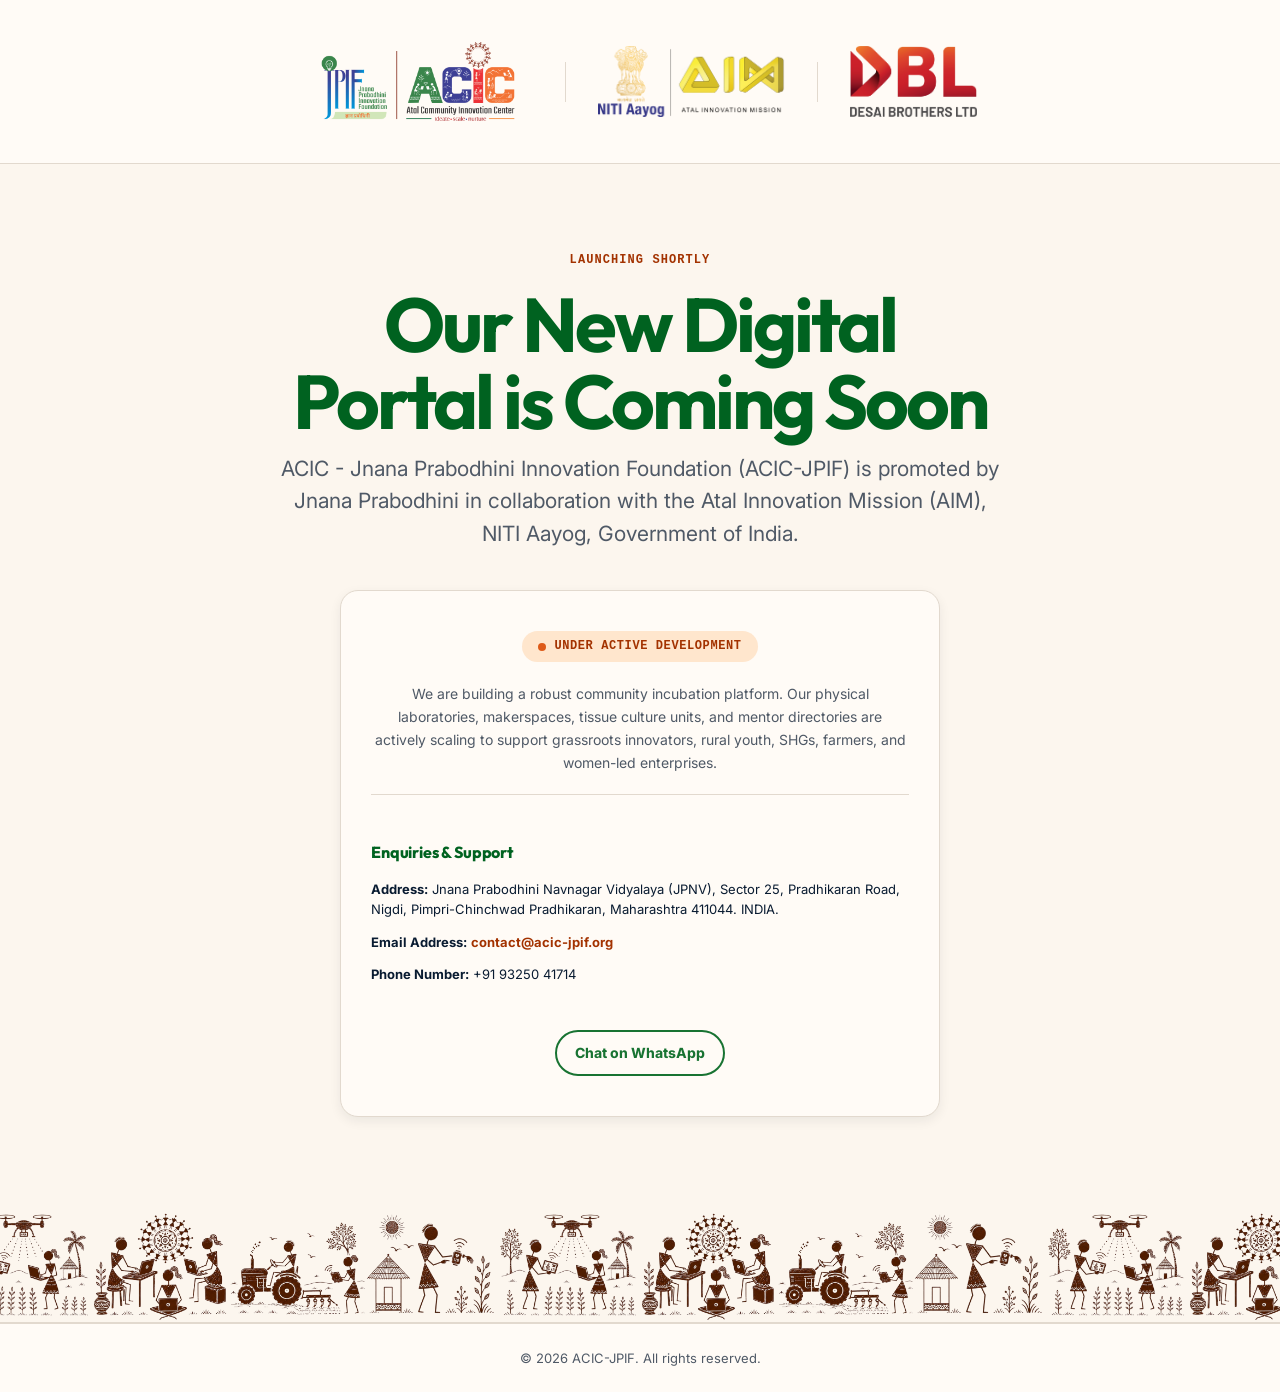
==== commit 0a5b4782: "style: increase JPIF logo size on coming soon page" ====
--- a/index.html
+++ b/index.html
@@ -45,6 +45,10 @@
       width: auto;
       object-fit: contain;
     }
+
+    .logo-group img.logo-jpif {
+      height: clamp(80px, 9vw, 120px);
+    }
     
     .logo-group .separator {
       width: 1px;
@@ -179,7 +183,7 @@
   <!-- Top Logo Bar -->
   <header class="coming-soon-header">
     <div class="container logo-group">
-      <img src="Images/JPIF%20ACIC%20LOGO.png" alt="ACIC-JPIF Logo" />
+      <img src="Images/JPIF%20ACIC%20LOGO.png" alt="ACIC-JPIF Logo" class="logo-jpif" />
       <div class="separator"></div>
       <img src="Images/NITI%20AIM%20logo.png" alt="NITI Aayog (AIM) Logo" />
       <div class="separator"></div>
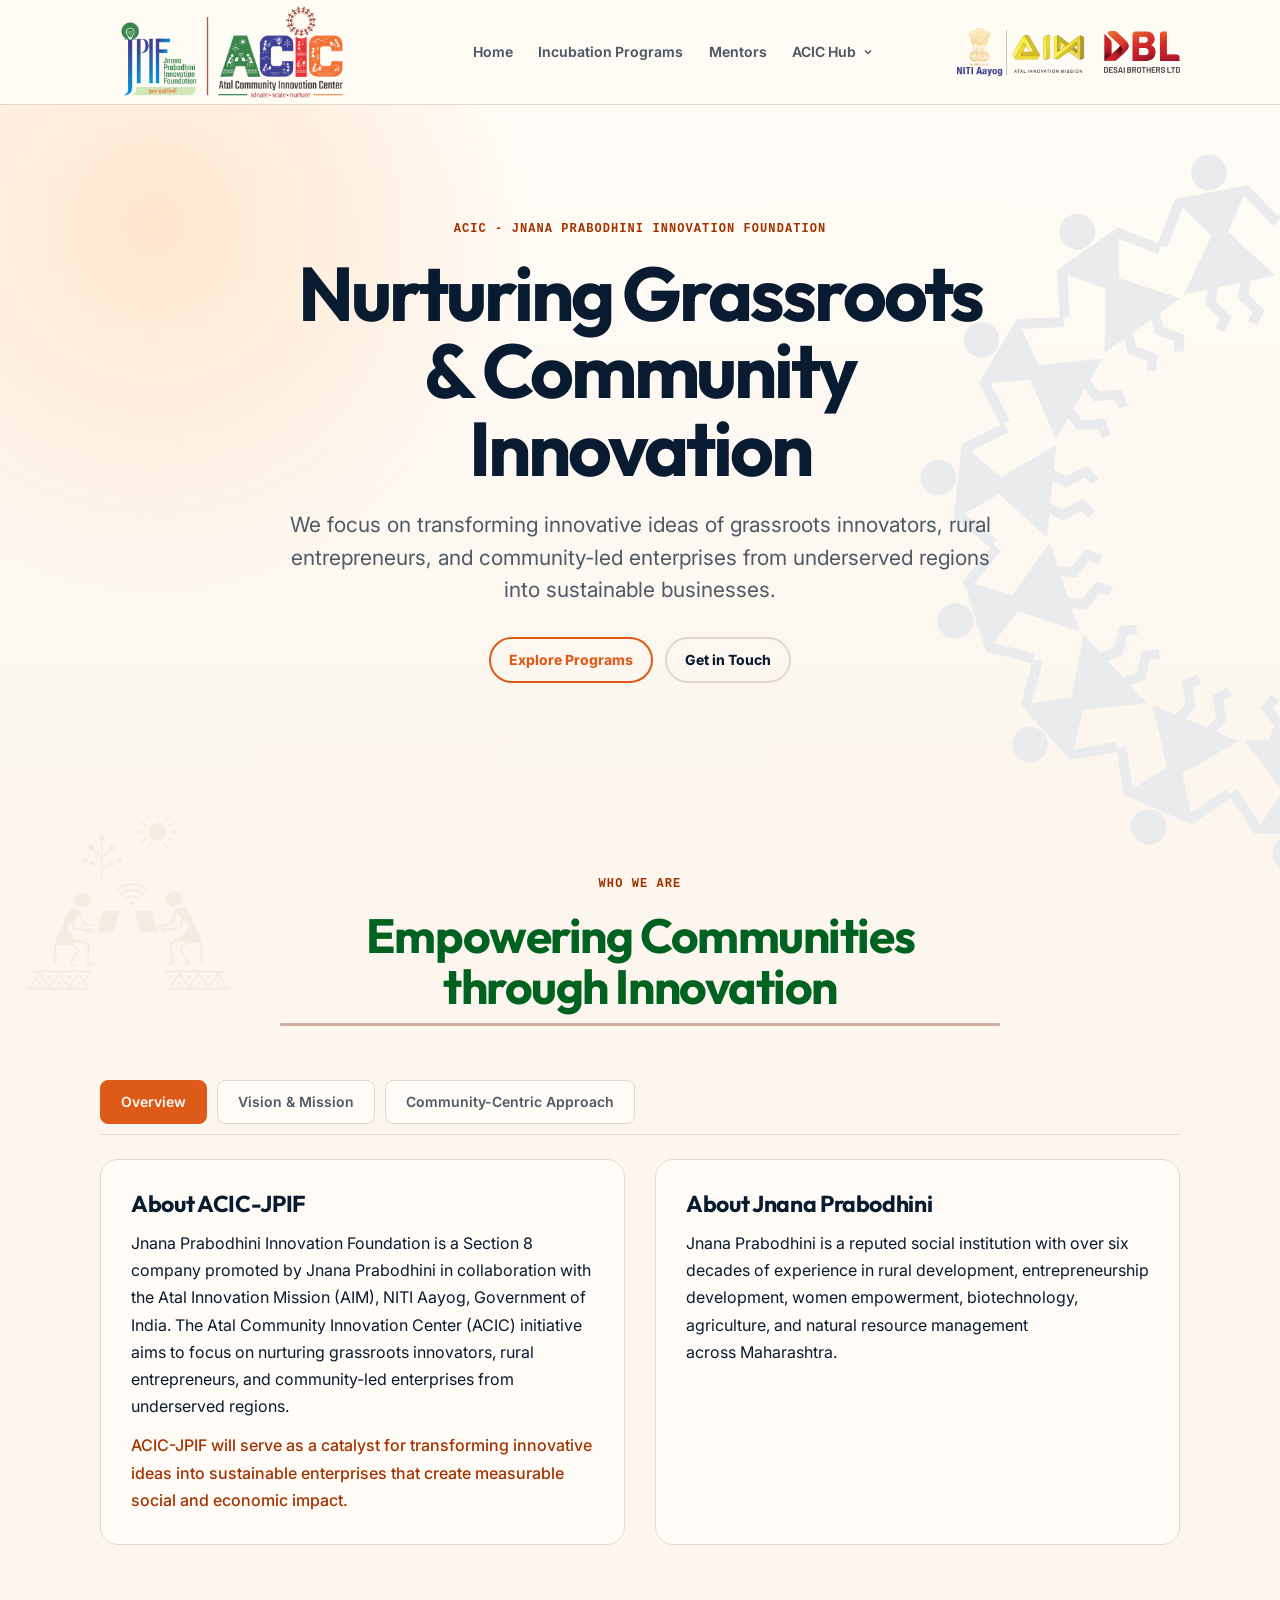
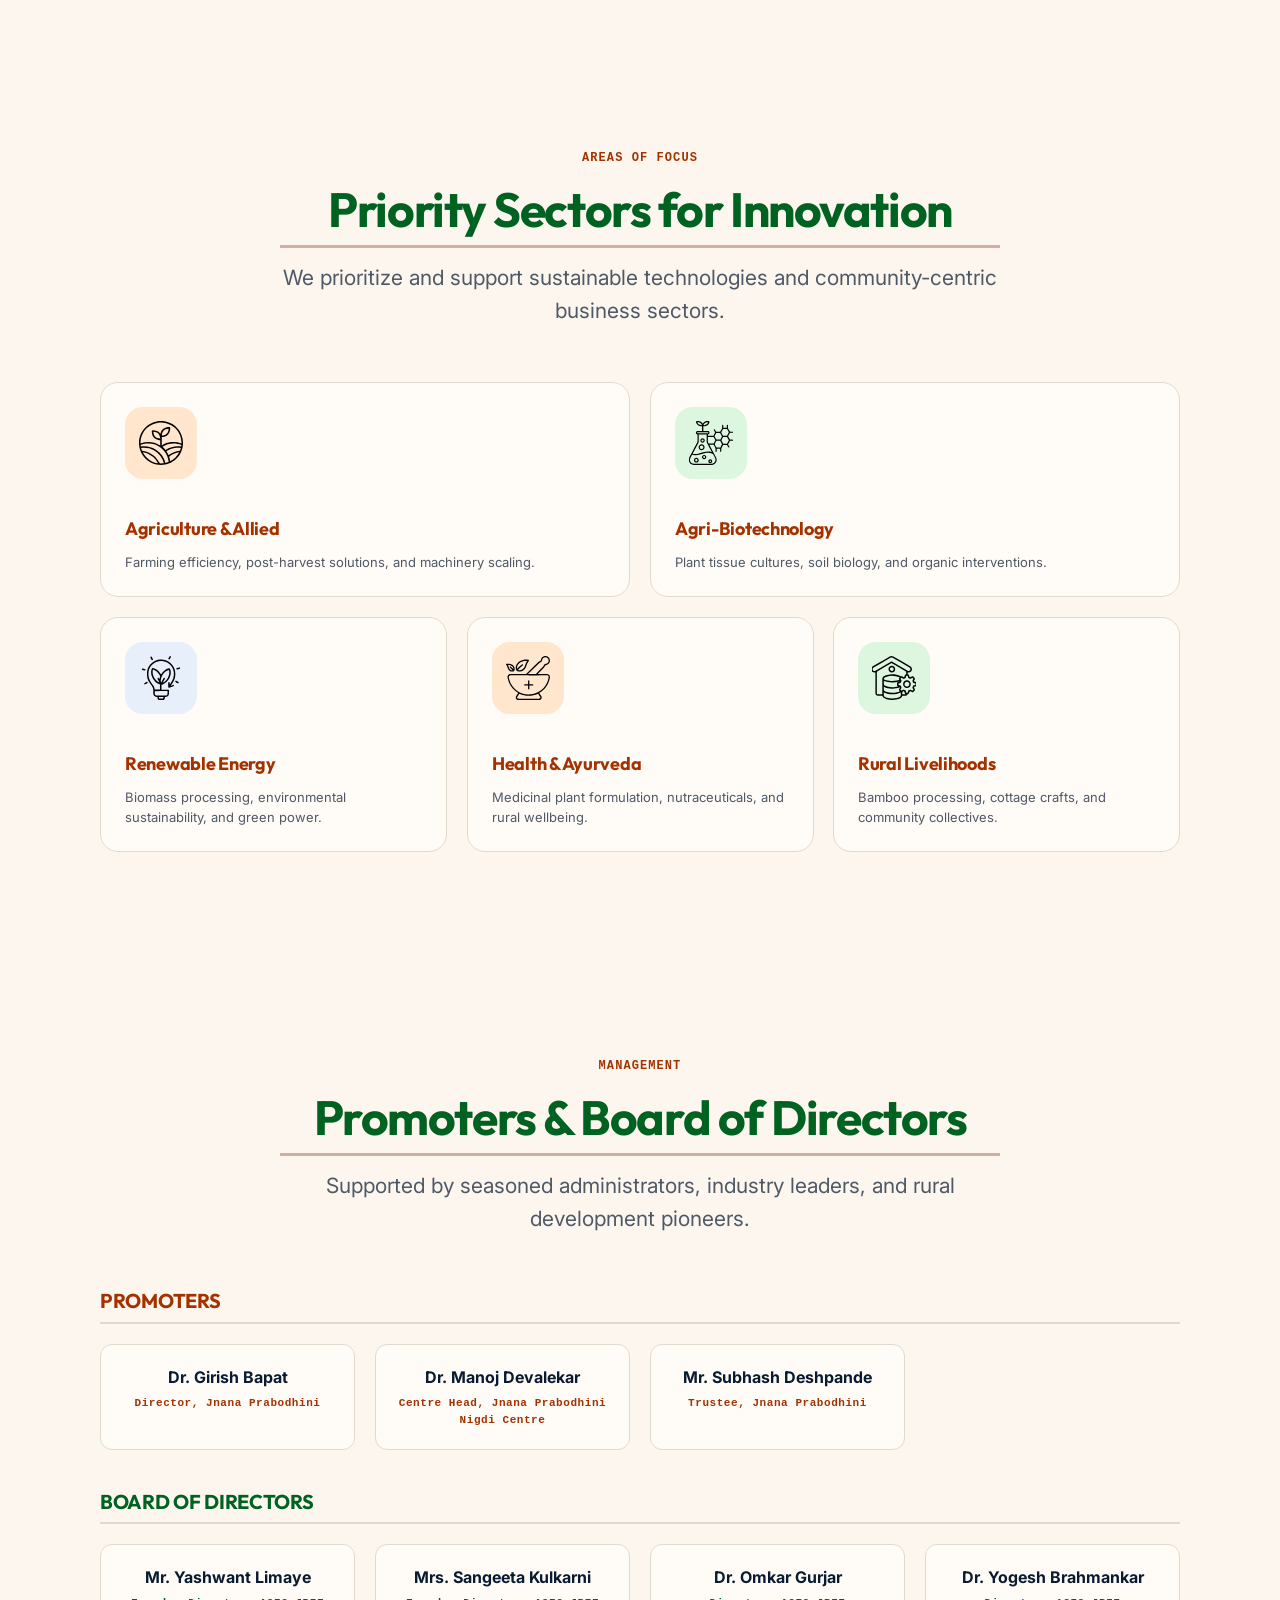
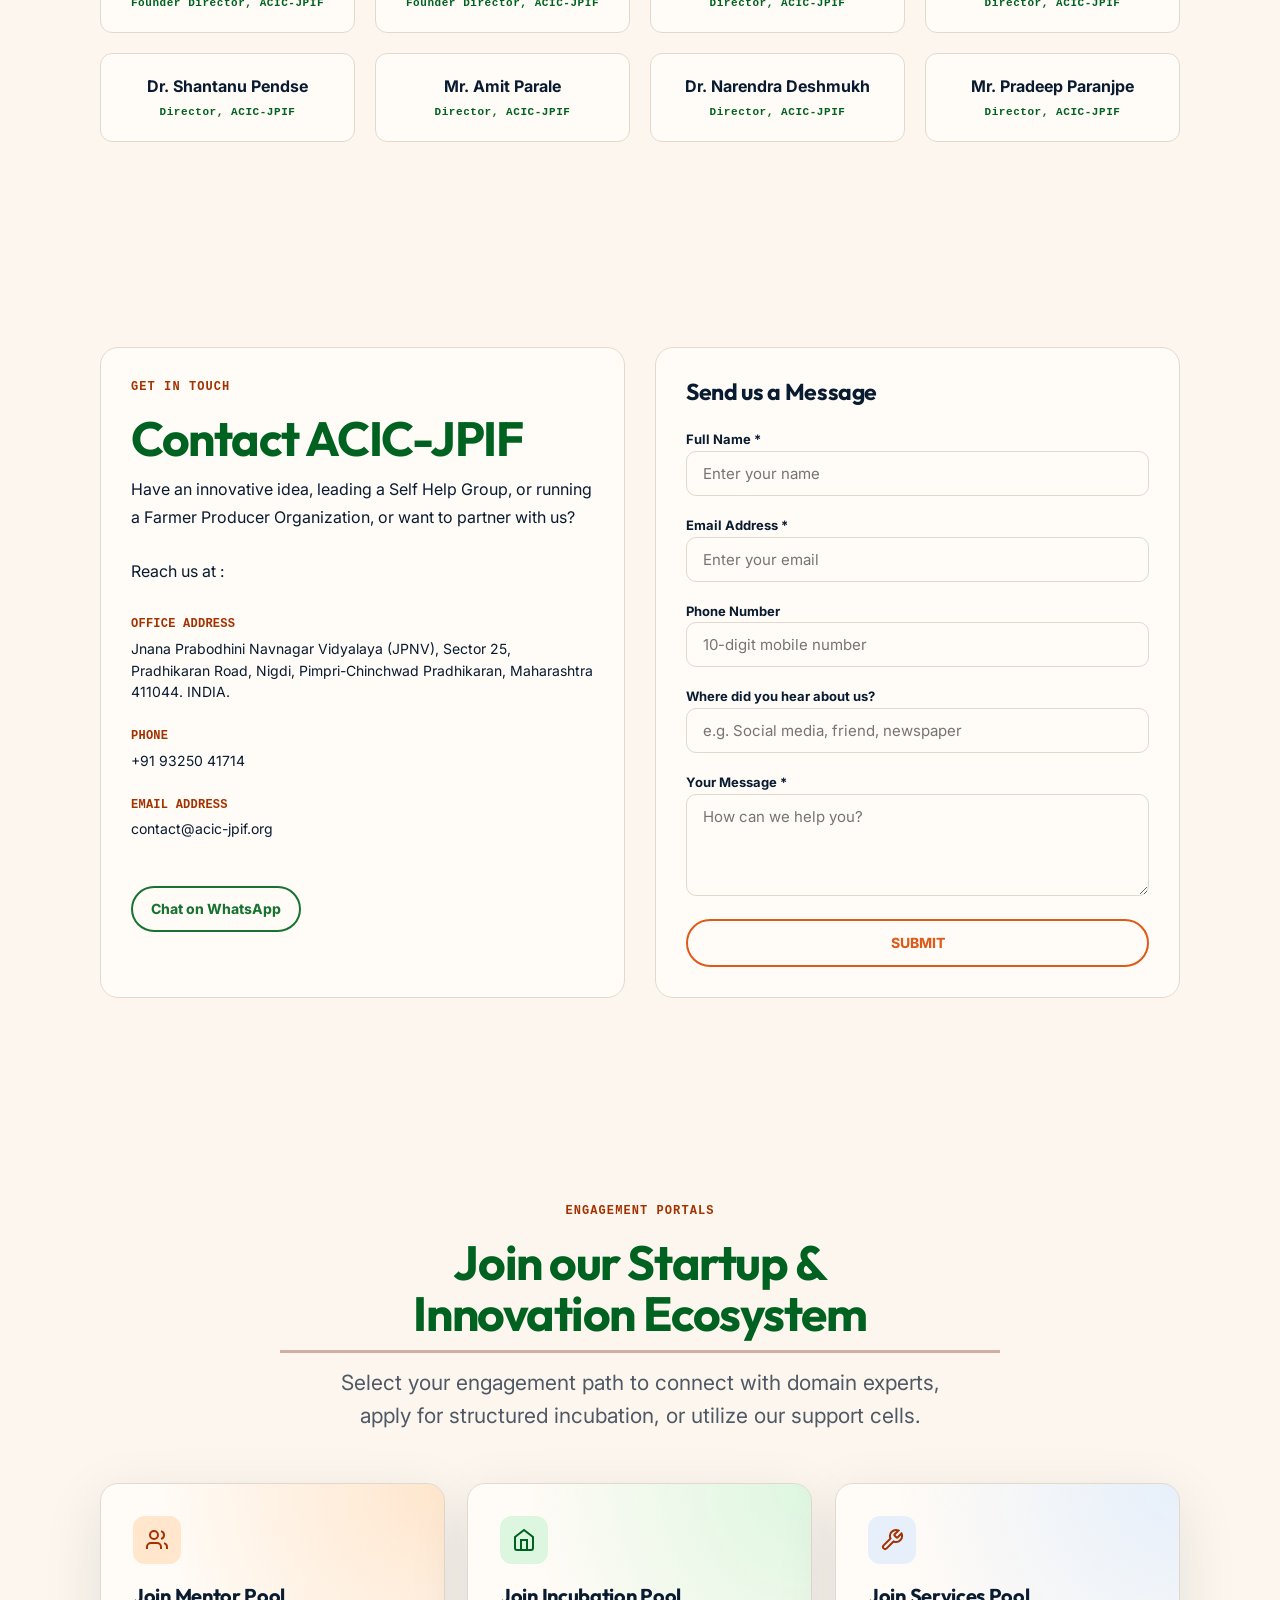
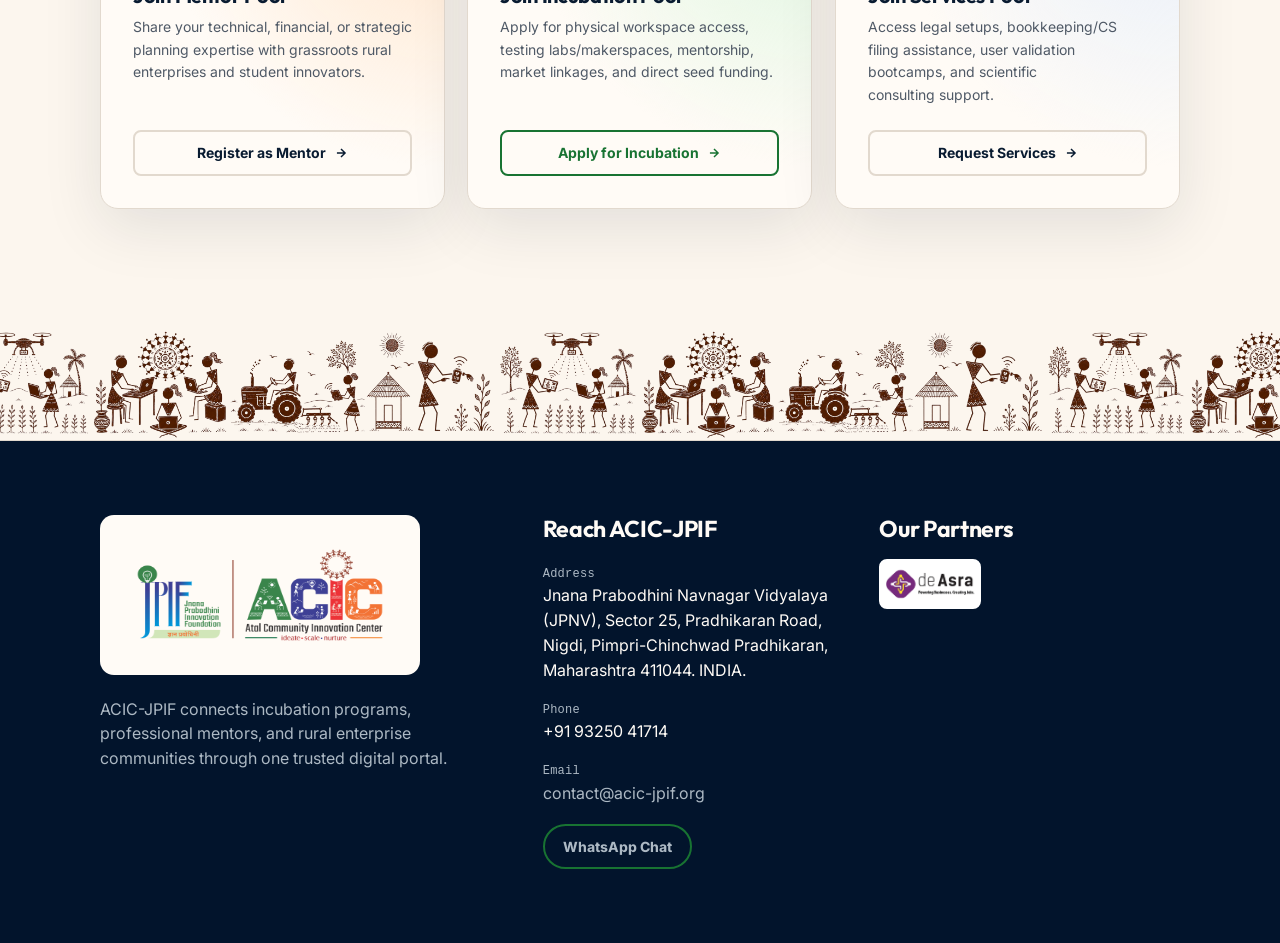
==== commit 0f361a02: "Go Live: Promote index1 to main homepage and update video redirection" ====
--- a/index.html
+++ b/index.html
@@ -1,236 +1,467 @@
 <!doctype html>
 <html lang="en">
 <head>
+  <script>(function(){
+    var data = {};
+    var api = {
+      getItem: function(k){ return Object.prototype.hasOwnProperty.call(data, k) ? data[k] : null; },
+      setItem: function(k, v){ data[k] = String(v); },
+      removeItem: function(k){ delete data[k]; },
+      clear: function(){ data = {}; },
+      key: function(i){ return Object.keys(data)[i] || null; }
+    };
+    Object.defineProperty(api, 'length', { get: function(){ return Object.keys(data).length; } });
+    return api;
+  }
+  function tryShim(name){
+    var works = false;
+    try { works = !!window[name] && typeof window[name].getItem === 'function'; void window[name].length; }
+    catch (_) { works = false; }
+    if (works) return;
+    try { Object.defineProperty(window, name, { configurable: true, value: makeStore() }); }
+    catch (_) { try { window[name] = makeStore(); } catch (__) {} }
+  }
+  tryShim('localStorage');
+  tryShim('sessionStorage');
+  })();</script>
   <meta charset="utf-8" />
   <meta name="viewport" content="width=device-width, initial-scale=1" />
-  <title>ACIC-Jnana Prabodhini Innovation Foundation (ACIC-JPIF) - Coming Soon</title>
+  <title>ACIC-Jnana Prabodhini Innovation Foundation (ACIC-JPIF)</title>
   <link rel="stylesheet" href="index.css?v=1.12" />
-  
-  <style>
-    body {
-      display: flex;
-      flex-direction: column;
-      min-height: 100vh;
-      background-color: var(--bg);
-    }
-    
-    main {
-      flex: 1;
-      display: flex;
-      flex-direction: column;
-      justify-content: center;
-      align-items: center;
-      padding-block: clamp(40px, 6vw, 80px);
-    }
-    
-    .coming-soon-header {
-      padding-block: 24px;
-      display: flex;
-      justify-content: center;
-      border-bottom: 1px solid var(--border);
-      background: var(--surface);
-      width: 100%;
-    }
-    
-    .logo-group {
-      display: flex;
-      align-items: center;
-      gap: clamp(16px, 3.5vw, 32px);
-      flex-wrap: wrap;
-      justify-content: center;
-    }
-    
-    .logo-group img {
-      height: clamp(50px, 5.5vw, 72px);
-      width: auto;
-      object-fit: contain;
-    }
-
-    .logo-group img.logo-jpif {
-      height: clamp(80px, 9vw, 120px);
-    }
-    
-    .logo-group .separator {
-      width: 1px;
-      height: 40px;
-      background-color: var(--border);
-    }
-    
-    .coming-soon-content {
-      text-align: center;
-      max-width: 800px;
-      display: flex;
-      flex-direction: column;
-      align-items: center;
-      margin-top: 10px;
-    }
-    
-    .status-card {
-      max-width: 600px;
-      margin-top: 40px;
-      padding: 40px 30px;
-      border-radius: var(--radius-lg);
-      background: var(--surface);
-      border: 1px solid var(--border);
-      box-shadow: var(--shadow-sm);
-      text-align: center;
-      display: flex;
-      flex-direction: column;
-      align-items: center;
-      gap: 20px;
-    }
-    
-    .status-badge {
-      display: inline-flex;
-      align-items: center;
-      gap: 8px;
-      background: var(--saffron-soft);
-      color: var(--accent-text);
-      padding: 6px 16px;
-      border-radius: 99px;
-      font-family: var(--font-mono);
-      font-size: var(--fs-meta);
-      font-weight: 700;
-      text-transform: uppercase;
-      letter-spacing: 0.05em;
-    }
-    
-    .pulse-dot {
-      width: 8px;
-      height: 8px;
-      border-radius: 50%;
-      background-color: var(--accent);
-      animation: pulse 1.5s infinite ease-in-out;
-    }
-    
-    @keyframes pulse {
-      0%, 100% { transform: scale(1); opacity: 1; }
-      50% { transform: scale(1.3); opacity: 0.4; }
-    }
-    
-    .status-desc {
-      font-size: 14px;
-      line-height: 1.65;
-      color: var(--muted);
-    }
-    
-    .contact-details {
-      width: 100%;
-      border-top: 1px solid var(--border);
-      padding-top: 24px;
-      text-align: left;
-      display: grid;
-      gap: 12px;
-    }
-    
-    .contact-details h4 {
-      font-family: var(--font-display);
-      color: var(--green-text);
-      font-size: 16px;
-      font-weight: 750;
-      margin-bottom: 2px;
-      letter-spacing: -0.01em;
-    }
-    
-    .contact-details p {
-      font-size: 13px;
-      color: var(--fg);
-      line-height: 1.55;
-    }
-    
-    .contact-details a {
-      color: var(--accent-text);
-      font-weight: 700;
-      transition: opacity 0.2s;
-    }
-    .contact-details a:hover {
-      opacity: 0.8;
-    }
-    
-    .action-buttons {
-      margin-top: 8px;
-      width: 100%;
-    }
-    
-    .coming-soon-foot {
-      padding-block: 24px;
-      text-align: center;
-      font-size: 13px;
-      color: var(--muted);
-      border-top: 1px solid var(--border);
-      background: var(--surface);
-      display: flex;
-      flex-direction: column;
-      align-items: center;
-      gap: 8px;
-      width: 100%;
-    }
-    
-
-    
-    @media (max-width: 640px) {
-      .logo-group {
-        gap: 16px;
-      }
-      .logo-group .separator {
-        display: none;
-      }
-    }
-  </style>
 </head>
 <body>
-
-  <!-- Top Logo Bar -->
-  <header class="coming-soon-header">
-    <div class="container logo-group">
-      <img src="Images/JPIF%20ACIC%20LOGO.png" alt="ACIC-JPIF Logo" class="logo-jpif" />
-      <div class="separator"></div>
-      <img src="Images/NITI%20AIM%20logo.png" alt="NITI Aayog (AIM) Logo" />
-      <div class="separator"></div>
-      <img src="Images/DBL%20LOGO%20PNG.png" alt="Desai Brothers Ltd Logo" />
+  <header class="topnav" data-od-id="topnav">
+    <div class="container topnav-inner">
+      <a class="brand-lockup" href="index.html#home" aria-label="ACIC-JPIF home">
+        <img src="Images/JPIF%20ACIC%20LOGO.png" alt="JPIF ACIC logo" width="280" height="140" />
+      </a>
+      <nav id="primary-nav" class="navlinks" aria-label="Primary navigation">
+        <a href="index.html">Home</a>
+        <a href="program-detail.html">Incubation Programs</a>
+        <a href="mentors.html">Mentors</a>
+        <div class="nav-dropdown">
+          <button class="nav-dropdown-toggle" type="button" aria-expanded="false">
+            ACIC Hub
+            <svg width="12" height="12" viewBox="0 0 24 24" fill="none" stroke="currentColor" stroke-width="3" style="vertical-align:middle; margin-left:2px;"><path d="m6 9 6 6 6-6"/></svg>
+          </button>
+          <div class="nav-dropdown-menu">
+            <a href="support-cell.html">Startup Hub</a>
+            <a href="community-hub.html">Community Hub</a>
+            <a href="javascript:void(0);" style="pointer-events: none; opacity: 0.6; cursor: not-allowed;" aria-disabled="true">Training Hub</a>
+          </div>
+        </div>
+      </nav>
+      <div class="topnav-logos" aria-label="Host Institute Ecosystem Partners">
+        <img src="Images/NITI%20AIM%20logo.png" alt="NITI Aayog (AIM) logo" class="nav-logo logo-niti" />
+        <img src="Images/DBL%20LOGO%20PNG.png" alt="Desai Brothers Ltd (DBL) logo" class="nav-logo logo-dbl" />
+      </div>
+      <button class="nav-toggle" type="button" aria-label="Toggle navigation menu" aria-expanded="false" aria-controls="primary-nav">
+        <svg viewBox="0 0 24 24" fill="none" stroke="currentColor" stroke-width="2" aria-hidden="true"><path d="M4 6h16M4 12h16M4 18h16"/></svg>
+      </button>
     </div>
   </header>
 
-  <!-- Main Construction Section -->
-  <main>
-    <div class="container coming-soon-content">
-      <p class="eyebrow">Launching Shortly</p>
-      <h1 style="color: var(--green-text);">Our New Digital Portal is Coming Soon</h1>
-      <p class="lead" style="margin-top: 12px;">ACIC - Jnana Prabodhini Innovation Foundation (ACIC-JPIF) is promoted by Jnana Prabodhini in collaboration with the Atal Innovation Mission (AIM), NITI Aayog, Government of India.</p>
-
-      <!-- Glassmorphic Status Box -->
-      <div class="card status-card">
-        <div class="status-badge">
-          <span class="pulse-dot"></span>
-          <span>Under Active Development</span>
-        </div>
-        <p class="status-desc">We are building a robust community incubation platform. Our physical laboratories, makerspaces, tissue culture units, and mentor directories are actively scaling to support grassroots innovators, rural youth, SHGs, farmers, and women-led enterprises.</p>
+  <main id="home">
+    <!-- Hero Section -->
+    <section class="section hero" data-od-id="hero">
+      <div class="container hero-grid">
+        <div class="hero-copy">
+          <p class="eyebrow">ACIC - Jnana Prabodhini Innovation Foundation</p>
+          <h1>Nurturing Grassroots & Community Innovation</h1>
+          <p class="lead">We focus on transforming innovative ideas of grassroots innovators, rural entrepreneurs, and community-led enterprises from underserved regions into sustainable businesses.</p>
+          <div class="hero-actions">
+            <a class="btn btn-primary" href="program-detail.html">Explore Programs</a>
+            <a class="btn btn-secondary" href="index.html#contact">Get in Touch</a>
+          </div>
+
+        </div>
+      </div>
+    </section>
+
+    <!-- About Section -->
+    <section class="section decor-left decor-el-1" id="about" data-od-id="about-jpif">
+      <div class="container">
+        <div class="section-head">
+          <div>
+            <p class="eyebrow">who we are</p>
+            <h2>Empowering Communities through Innovation</h2>
+          </div>
+        </div>
         
-        <div class="contact-details">
-          <h4>Enquiries & Support</h4>
-          <p><strong>Address:</strong> Jnana Prabodhini Navnagar Vidyalaya (JPNV), Sector 25, Pradhikaran Road, Nigdi, Pimpri-Chinchwad Pradhikaran, Maharashtra 411044. INDIA.</p>
-          <p><strong>Email Address:</strong> <a href="mailto:contact@acic-jpif.org">contact@acic-jpif.org</a></p>
-          <p><strong>Phone Number:</strong> +91 93250 41714</p>
+        <div class="about-tabs" role="tablist" aria-label="About tabs">
+          <button type="button" class="about-tab-btn active" role="tab" aria-selected="true" aria-controls="pane-overview" id="tab-overview" onclick="switchAboutTab('overview')">Overview</button>
+          <button type="button" class="about-tab-btn" role="tab" aria-selected="false" aria-controls="pane-vision" id="tab-vision" onclick="switchAboutTab('vision')">Vision & Mission</button>
+          <button type="button" class="about-tab-btn" role="tab" aria-selected="false" aria-controls="pane-approach" id="tab-approach" onclick="switchAboutTab('approach')">Community-Centric Approach</button>
+        </div>
+
+        <div id="pane-overview" class="about-pane active" role="tabpanel" aria-labelledby="tab-overview">
+          <div class="grid-2">
+            <div class="card">
+              <h3>About ACIC-JPIF</h3>
+              <p style="margin-top:12px; line-height: 1.7;">Jnana Prabodhini Innovation Foundation is a Section 8 company promoted by Jnana Prabodhini in collaboration with the Atal Innovation Mission (AIM), NITI Aayog, Government of India. The Atal Community Innovation Center (ACIC) initiative aims to focus on nurturing grassroots innovators, rural entrepreneurs, and community-led enterprises from underserved regions.</p>
+              <p style="margin-top:12px; line-height: 1.7; font-weight: 500; color: var(--accent-text);">ACIC-JPIF will serve as a catalyst for transforming innovative ideas into sustainable enterprises that create measurable social and economic impact.</p>
+            </div>
+            <div class="card">
+              <h3>About Jnana Prabodhini</h3>
+              <p style="margin-top:12px; line-height: 1.7;">Jnana Prabodhini is a reputed social institution with over six decades of experience in rural development, entrepreneurship development, women empowerment, biotechnology, agriculture, and natural resource management across Maharashtra.</p>
+            </div>
+          </div>
+        </div>
+
+        <div id="pane-vision" class="about-pane" role="tabpanel" aria-labelledby="tab-vision">
+          <div class="grid-2">
+            <div class="card">
+              <h3>Our Vision</h3>
+              <ul style="margin-top:12px; padding-left:20px; display:grid; gap:10px; line-height: 1.6;">
+                <li>Promote grassroots innovation and entrepreneurship in underserved communities.</li>
+                <li>Support startups aligned with Sustainable Development Goals (SDGs).</li>
+                <li>Enable rural innovators to build financially sustainable enterprises.</li>
+                <li>Create an inclusive innovation ecosystem connecting communities, institutions, mentors, and markets.</li>
+              </ul>
+            </div>
+            <div class="card">
+              <h3>Our Mission</h3>
+              <ul style="margin-top:12px; padding-left:20px; display:grid; gap:10px; line-height: 1.6;">
+                <li>Identify and nurture innovators from rural and semi-urban areas.</li>
+                <li>Build entrepreneurship capabilities among youth, women, SHGs, farmers, FPOs, and community organizations.</li>
+                <li>Provide incubation, mentoring, technical, and business support to startups.</li>
+                <li>Facilitate market access, partnerships, and funding opportunities.</li>
+                <li>Develop scalable solutions in agriculture, biotechnology, renewable energy, sustainability, and health sectors.</li>
+              </ul>
+            </div>
+          </div>
+        </div>
+
+        <div id="pane-approach" class="about-pane" role="tabpanel" aria-labelledby="tab-approach">
+          <div class="card">
+            <h3>Bottom-Up Community Incubation</h3>
+            <p style="margin-top:12px; line-height: 1.7;">The incubation model is designed around a bottom-up community entrepreneurship approach, specifically catering to underserved collective groups and local talent pools.</p>
+            <div class="grid-2" style="margin-top: 24px;">
+              <div>
+                <h4 style="font-weight: 700; margin-bottom: 10px;">Key Target Groups</h4>
+                <ul style="padding-left: 20px; display: grid; gap: 6px; font-size:14px; color: var(--muted);">
+                  <li>Self Help Groups (SHGs)</li>
+                  <li>Farmers and Farmer Producer Organizations (FPOs)</li>
+                  <li>Rural Youth</li>
+                  <li>Students & Researchers</li>
+                  <li>Entrepreneurs</li>
+                  <li>Voluntary Organizations</li>
+                  <li>Ayurvedic Practitioners</li>
+                </ul>
+              </div>
+              <div>
+                <h4 style="font-weight: 700; margin-bottom: 10px;">Key Interventions</h4>
+                <ul style="padding-left: 20px; display: grid; gap: 6px; font-size:14px; color: var(--muted);">
+                  <li>Design Thinking Workshops</li>
+                  <li>Ideathons & Hackathons</li>
+                  <li>Capacity-Building Programs</li>
+                  <li>Entrepreneurship Mentoring</li>
+                  <li>Outreach & Exposure Activities</li>
+                  <li>Market Linkage & Partnership Support</li>
+                </ul>
+              </div>
+            </div>
+          </div>
+        </div>
+      </div>
+    </section>
+
+    <!-- Focus Sectors Section -->
+    <section class="section decor-right decor-el-2" id="sectors" data-od-id="focus-sectors">
+      <div class="container">
+        <div class="section-head">
+          <div>
+            <p class="eyebrow">areas of focus</p>
+            <h2>Priority Sectors for Innovation</h2>
+            <p class="lead">We prioritize and support sustainable technologies and community-centric business sectors.</p>
+          </div>
+        </div>
+        <div class="grid-5">
+          <div class="sector-card">
+            <div class="iconbox" aria-hidden="true" style="background:var(--saffron-soft);">
+              <img src="Images/Agriculture & Allied Activities.svg" alt="Agriculture & Allied Activities Icon" />
+            </div>
+            <h3>Agriculture & Allied</h3>
+            <p style="font-size:13px; color:var(--muted);">Farming efficiency, post-harvest solutions, and machinery scaling.</p>
+          </div>
+          <div class="sector-card">
+            <div class="iconbox" aria-hidden="true" style="background:var(--green-soft);">
+              <img src="Images/Agri-Biotechnology.svg" alt="Agri-Biotechnology Icon" />
+            </div>
+            <h3>Agri-Biotechnology</h3>
+            <p style="font-size:13px; color:var(--muted);">Plant tissue cultures, soil biology, and organic interventions.</p>
+          </div>
+          <div class="sector-card">
+            <div class="iconbox" aria-hidden="true" style="background:var(--navy-soft);">
+              <img src="Images/Renewable Energy.svg" alt="Renewable Energy Icon" />
+            </div>
+            <h3>Renewable Energy</h3>
+            <p style="font-size:13px; color:var(--muted);">Biomass processing, environmental sustainability, and green power.</p>
+          </div>
+          <div class="sector-card">
+            <div class="iconbox" aria-hidden="true" style="background:var(--saffron-soft);">
+              <img src="Images/Ayurveda.svg" alt="Ayurveda Icon" />
+            </div>
+            <h3>Health & Ayurveda</h3>
+            <p style="font-size:13px; color:var(--muted);">Medicinal plant formulation, nutraceuticals, and rural wellbeing.</p>
+          </div>
+          <div class="sector-card">
+            <div class="iconbox" aria-hidden="true" style="background:var(--green-soft);">
+              <img src="Images/Community Enterprises.svg" alt="Community Enterprises Icon" />
+            </div>
+            <h3>Rural Livelihoods</h3>
+            <p style="font-size:13px; color:var(--muted);">Bamboo processing, cottage crafts, and community collectives.</p>
+          </div>
+        </div>
+      </div>
+    </section>
+
+    <!-- Team & Board Section -->
+    <section class="section decor-left decor-el-3" id="team" data-od-id="team-board">
+      <div class="container">
+        <div class="section-head">
+          <div>
+            <p class="eyebrow">management</p>
+            <h2>Promoters & Board of Directors</h2>
+            <p class="lead">Supported by seasoned administrators, industry leaders, and rural development pioneers.</p>
+          </div>
         </div>
         
-        <div class="action-buttons">
-          <a class="btn whatsapp" href="https://wa.me/919325041714" style="display: inline-flex; align-items: center; justify-content: center; gap: 8px;">
-            Chat on WhatsApp
-          </a>
+        <div>
+          <h3 style="color: var(--accent-text); font-size: 20px; border-bottom: 2px solid var(--border); padding-bottom: 8px;">PROMOTERS</h3>
+          <div class="team-grid">
+            <div class="member-card">
+              <h4>Dr. Girish Bapat</h4>
+              <p class="designation founder-desc">Director, Jnana Prabodhini</p>
+            </div>
+            <div class="member-card">
+              <h4>Dr. Manoj Devalekar</h4>
+              <p class="designation founder-desc">Centre Head, Jnana Prabodhini Nigdi Centre</p>
+            </div>
+            <div class="member-card">
+              <h4>Mr. Subhash Deshpande</h4>
+              <p class="designation founder-desc">Trustee, Jnana Prabodhini</p>
+            </div>
+          </div>
+        </div>
+
+        <div style="margin-top: 40px;">
+          <h3 style="color: var(--green-text); font-size: 20px; border-bottom: 2px solid var(--border); padding-bottom: 8px;">BOARD OF DIRECTORS</h3>
+          <div class="team-grid">
+            <div class="member-card">
+              <h4>Mr. Yashwant Limaye</h4>
+              <p class="designation bod-desc">Founder Director, ACIC-JPIF</p>
+            </div>
+            <div class="member-card">
+              <h4>Mrs. Sangeeta Kulkarni</h4>
+              <p class="designation bod-desc">Founder Director, ACIC-JPIF</p>
+            </div>
+            <div class="member-card">
+              <h4>Dr. Omkar Gurjar</h4>
+              <p class="designation bod-desc">Director, ACIC-JPIF</p>
+            </div>
+            <div class="member-card">
+              <h4>Dr. Yogesh Brahmankar</h4>
+              <p class="designation bod-desc">Director, ACIC-JPIF</p>
+            </div>
+            <div class="member-card">
+              <h4>Dr. Shantanu Pendse</h4>
+              <p class="designation bod-desc">Director, ACIC-JPIF</p>
+            </div>
+            <div class="member-card">
+              <h4>Mr. Amit Parale</h4>
+              <p class="designation bod-desc">Director, ACIC-JPIF</p>
+            </div>
+            <div class="member-card">
+              <h4>Dr. Narendra Deshmukh</h4>
+              <p class="designation bod-desc">Director, ACIC-JPIF</p>
+            </div>
+            <div class="member-card">
+              <h4>Mr. Pradeep Paranjpe</h4>
+              <p class="designation bod-desc">Director, ACIC-JPIF</p>
+            </div>
+          </div>
+        </div>
+      </div>
+    </section>
+
+
+
+
+    <!-- Contact Section -->
+    <section class="section decor-right decor-el-4" id="contact" data-od-id="contact-section">
+      <div class="container grid-2">
+        <div class="card">
+          <p class="eyebrow">get in touch</p>
+          <h2>Contact ACIC-JPIF</h2>
+          <p style="margin-top: 12px; line-height: 1.7;">Have an innovative idea, leading a Self Help Group, or running a Farmer Producer Organization, or want to partner with us?<br><br>Reach us at :</p>
+          
+          <ul style="list-style: none; padding: 0; margin-top: 24px; display: grid; gap: 18px;">
+            <li>
+              <span class="meta" style="font-weight: 700; color: var(--accent-text);">OFFICE ADDRESS</span>
+              <p style="font-size:14px; margin-top: 4px;">Jnana Prabodhini Navnagar Vidyalaya (JPNV), Sector 25, Pradhikaran Road, Nigdi, Pimpri-Chinchwad Pradhikaran, Maharashtra 411044. INDIA.</p>
+            </li>
+            <li>
+              <span class="meta" style="font-weight: 700; color: var(--accent-text);">PHONE</span>
+              <p style="font-size:14px; margin-top: 4px;">+91 93250 41714</p>
+            </li>
+            <li>
+              <span class="meta" style="font-weight: 700; color: var(--accent-text);">EMAIL ADDRESS</span>
+              <p style="font-size:14px; margin-top: 4px;"><a href="mailto:contact@acic-jpif.org">contact@acic-jpif.org</a></p>
+            </li>
+          </ul>
+          <a class="btn whatsapp" href="https://wa.me/919325041714" style="margin-top: 30px;" aria-label="Open WhatsApp chat shortcut">Chat on WhatsApp</a>
+        </div>
+
+        <div class="card">
+          <h3>Send us a Message</h3>
+          <form style="margin-top: 20px; display: grid; gap: 16px;" onsubmit="handleContactSubmit(event)">
+            <div class="form-group">
+              <label for="cName" style="font-size: 13px; font-weight:700;">Full Name *</label>
+              <input type="text" id="cName" class="form-control" placeholder="Enter your name" required />
+            </div>
+            <div class="form-group">
+              <label for="cEmail" style="font-size: 13px; font-weight:700;">Email Address *</label>
+              <input type="email" id="cEmail" class="form-control" placeholder="Enter your email" required />
+            </div>
+            <div class="form-group">
+              <label for="cPhone" style="font-size: 13px; font-weight:700;">Phone Number</label>
+              <input type="tel" id="cPhone" class="form-control" placeholder="10-digit mobile number" />
+            </div>
+            <div class="form-group">
+              <label for="cSource" style="font-size: 13px; font-weight:700;">Where did you hear about us?</label>
+              <input type="text" id="cSource" class="form-control" placeholder="e.g. Social media, friend, newspaper" />
+            </div>
+            <div class="form-group">
+              <label for="cMsg" style="font-size: 13px; font-weight:700;">Your Message *</label>
+              <textarea id="cMsg" class="form-control" rows="4" placeholder="How can we help you?" required></textarea>
+            </div>
+            <button type="submit" class="btn btn-primary" style="width: 100%; min-height: 48px;">SUBMIT</button>
+          </form>
+          <div id="contact-success" style="display:none; text-align:center; padding: 20px 0; color: var(--green-text);">
+            <h4 style="font-weight:700; margin-bottom:8px;">Thank you!</h4>
+            <p style="font-size:14px;">Your message has been recorded. Our team will get back to you shortly.</p>
+          </div>
+        </div>
+    </section>
+
+    <!-- Onboarding / Apply Section -->
+    <section class="section join-ecosystem-section decor-left decor-el-5" id="join-ecosystem" data-od-id="join-ecosystem">
+      <div class="container">
+        <div class="section-head text-center" style="text-align: center; justify-content: center; margin-bottom: 50px;">
+          <div style="max-width: 720px; margin: 0 auto;">
+            <p class="eyebrow">engagement portals</p>
+            <h2>Join our Startup & Innovation Ecosystem</h2>
+            <p class="lead">Select your engagement path to connect with domain experts,<br>apply for structured incubation, or utilize our support cells.</p>
+          </div>
+        </div>
+        <div class="grid-3" style="margin-top: 30px;">
+          <!-- Card 1: Mentor -->
+          <div class="card portal-card" style="display: flex; flex-direction: column; justify-content: space-between; padding: 32px; border-radius: 18px; border: 1px solid var(--border); transition: all 0.3s ease; background: radial-gradient(circle at 100% 0%, var(--saffron-soft), transparent 60%), var(--surface);">
+            <div>
+              <div class="portal-icon" style="width: 48px; height: 48px; border-radius: 12px; background: var(--saffron-soft); color: var(--accent-text); display: grid; place-items: center; font-size: 20px; font-weight: 750; margin-bottom: 20px;">
+                <svg width="24" height="24" fill="none" stroke="currentColor" stroke-width="2" viewBox="0 0 24 24"><path d="M16 21v-2a4 4 0 0 0-4-4H6a4 4 0 0 0-4 4v2"/><circle cx="9" cy="7" r="4"/><path d="M22 21v-2a4 4 0 0 0-3-3.87"/><path d="M16 3.13a4 4 0 0 1 0 7.75"/></svg>
+              </div>
+              <h3 style="font-size: 20px; margin-bottom: 8px; color: var(--fg);">Join Mentor Pool</h3>
+              <p style="font-size: 14px; color: var(--muted); line-height: 1.6; margin-bottom: 24px;">Share your technical, financial, or strategic planning expertise with grassroots rural enterprises and student innovators.</p>
+            </div>
+            <a href="mentor-onboarding.html" class="btn btn-secondary" style="width: 100%; border-radius: 8px; font-weight: 700; display: inline-flex; align-items: center; justify-content: center; gap: 8px;">
+              Register as Mentor
+              <svg width="14" height="14" viewBox="0 0 24 24" fill="none" stroke="currentColor" stroke-width="2.5"><path d="M5 12h14M12 5l7 7-7 7"/></svg>
+            </a>
+          </div>
+
+          <!-- Card 2: Incubation -->
+          <div class="card portal-card" style="display: flex; flex-direction: column; justify-content: space-between; padding: 32px; border-radius: 18px; border: 1px solid var(--border); transition: all 0.3s ease; background: radial-gradient(circle at 100% 0%, var(--green-soft), transparent 60%), var(--surface);">
+            <div>
+              <div class="portal-icon" style="width: 48px; height: 48px; border-radius: 12px; background: var(--green-soft); color: var(--green-text); display: grid; place-items: center; font-size: 20px; font-weight: 750; margin-bottom: 20px;">
+                <svg width="24" height="24" fill="none" stroke="currentColor" stroke-width="2" viewBox="0 0 24 24"><path d="M3 9l9-7 9 7v11a2 2 0 0 1-2 2H5a2 2 0 0 1-2-2z"/><polyline points="9 22 9 12 15 12 15 22"/></svg>
+              </div>
+              <h3 style="font-size: 20px; margin-bottom: 8px; color: var(--fg);">Join Incubation Pool</h3>
+              <p style="font-size: 14px; color: var(--muted); line-height: 1.6; margin-bottom: 24px;">Apply for physical workspace access, testing labs/makerspaces, mentorship, market linkages, and direct seed funding.</p>
+            </div>
+            <a href="program-detail.html" class="btn btn-green" style="width: 100%; border-radius: 8px; font-weight: 700; display: inline-flex; align-items: center; justify-content: center; gap: 8px;">
+              Apply for Incubation
+              <svg width="14" height="14" viewBox="0 0 24 24" fill="none" stroke="currentColor" stroke-width="2.5"><path d="M5 12h14M12 5l7 7-7 7"/></svg>
+            </a>
+          </div>
+
+          <!-- Card 3: Services -->
+          <div class="card portal-card" style="display: flex; flex-direction: column; justify-content: space-between; padding: 32px; border-radius: 18px; border: 1px solid var(--border); transition: all 0.3s ease; background: radial-gradient(circle at 100% 0%, var(--navy-soft), transparent 60%), var(--surface);">
+            <div>
+              <div class="portal-icon" style="width: 48px; height: 48px; border-radius: 12px; background: var(--navy-soft); color: var(--accent-text); display: grid; place-items: center; font-size: 20px; font-weight: 750; margin-bottom: 20px;">
+                <svg width="24" height="24" fill="none" stroke="currentColor" stroke-width="2" viewBox="0 0 24 24"><path d="M14.7 6.3a1 1 0 0 0 0 1.4l1.6 1.6a1 1 0 0 0 1.4 0l3.77-3.77a6 6 0 0 1-7.94 7.94l-6.91 6.91a2.12 2.12 0 0 1-3-3l6.91-6.91a6 6 0 0 1 7.94-7.94l-3.76 3.76z"/></svg>
+              </div>
+              <h3 style="font-size: 20px; margin-bottom: 8px; color: var(--fg);">Join Services Pool</h3>
+              <p style="font-size: 14px; color: var(--muted); line-height: 1.6; margin-bottom: 24px;">Access legal setups, bookkeeping/CS filing assistance, user validation bootcamps, and scientific consulting support.</p>
+            </div>
+            <a href="support-cell.html" class="btn btn-secondary" style="width: 100%; border-radius: 8px; font-weight: 700; display: inline-flex; align-items: center; justify-content: center; gap: 8px;">
+              Request Services
+              <svg width="14" height="14" viewBox="0 0 24 24" fill="none" stroke="currentColor" stroke-width="2.5"><path d="M5 12h14M12 5l7 7-7 7"/></svg>
+            </a>
+          </div>
+        </div>
+      </div>
+    </section>
+
+    <!-- Warli divider band -->
+    <section class="warli-divider" data-od-id="warli-divider" aria-label="Warli art divider">
+      <div class="warli-band"></div>
+    </section>
+  </main>
+
+  <footer class="pagefoot" data-od-id="footer">
+    <div class="container footer-grid">
+      <div>
+        <img class="footer-logo" src="Images/JPIF%20ACIC%20LOGO.png" alt="JPIF ACIC logo" width="320" height="160" loading="lazy" decoding="async" />
+        <p>ACIC-JPIF connects incubation programs, professional mentors, and rural enterprise communities through one trusted digital portal.</p>
+      </div>
+      <div>
+        <h3>Reach ACIC-JPIF</h3>
+        <ul class="pagefoot-contact-details" style="list-style:none; margin:0; padding:0; display:grid; gap:12px;">
+          <li><span class="meta">Address</span><br />Jnana Prabodhini Navnagar Vidyalaya (JPNV), Sector 25, Pradhikaran Road, Nigdi, Pimpri-Chinchwad Pradhikaran, Maharashtra 411044. INDIA.</li>
+          <li><span class="meta">Phone</span><br />+91 93250 41714</li>
+          <li><span class="meta">Email</span><br /><a href="mailto:contact@acic-jpif.org">contact@acic-jpif.org</a></li>
+        </ul>
+        <a class="btn whatsapp" href="https://wa.me/919325041714" aria-label="Open WhatsApp chat shortcut">WhatsApp Chat</a>
+      </div>
+      <div>
+        <h3>Our Partners</h3>
+        <div class="partner-slots" aria-label="Partner logos">
+          <div class="partner-slot">
+            <a href="https://www.deasra.in/" target="_blank" rel="noopener noreferrer">
+              <img src="Images/Partners/DeAsra.png" alt="deAsra Foundation logo" loading="lazy" />
+            </a>
+          </div>
+          <!-- Provision for future JV / partner logos -->
+          <!-- <div class="partner-slot"><div class="partner-placeholder">Partner Logo</div></div> -->
         </div>
       </div>
     </div>
-  </main>
-
-  <!-- Moving Warli divider band -->
-  <section class="warli-divider" aria-label="Warli art divider">
-    <div class="warli-band"></div>
-  </section>
-
-  <!-- Footer -->
-  <footer class="coming-soon-foot">
-    <p>© 2026 ACIC-JPIF. All rights reserved.</p>
   </footer>
 
+  <script>
+    // Tab switching for About section
+    function switchAboutTab(tabName) {
+      document.querySelectorAll('.about-tab-btn').forEach(function(btn) {
+        var active = btn.id === 'tab-' + tabName;
+        btn.classList.toggle('active', active);
+        btn.setAttribute('aria-selected', active ? 'true' : 'false');
+      });
+      document.querySelectorAll('.about-pane').forEach(function(pane) {
+        pane.classList.toggle('active', pane.id === 'pane-' + tabName);
+      });
+    }
+
+
+    // Contact form simulation
+    function handleContactSubmit(event) {
+      event.preventDefault();
+      var form = event.target;
+      form.style.display = 'none';
+      document.getElementById('contact-success').style.display = 'block';
+    }
+  </script>
+  <script src="app.js?v=1.3"></script>
 </body>
 </html>
--- a/index.css
+++ b/index.css
@@ -767,7 +767,7 @@
 }
 .team-grid {
   display: grid;
-  grid-template-columns: repeat(auto-fill, minmax(220px, 1fr));
+  grid-template-columns: repeat(auto-fill, minmax(240px, 1fr));
   gap: 20px;
   margin-top: 20px;
 }
@@ -787,6 +787,7 @@
   margin: 0;
   font-size: 16px;
   font-weight: 700;
+  white-space: nowrap;
 }
 .member-card p {
   margin: 5px 0 0;
@@ -798,7 +799,6 @@
   font-size: 11px;
   margin-top: 5px;
   letter-spacing: 0.05em;
-  text-transform: uppercase;
   font-family: var(--font-mono);
 }
 .member-card .designation.founder-desc {
